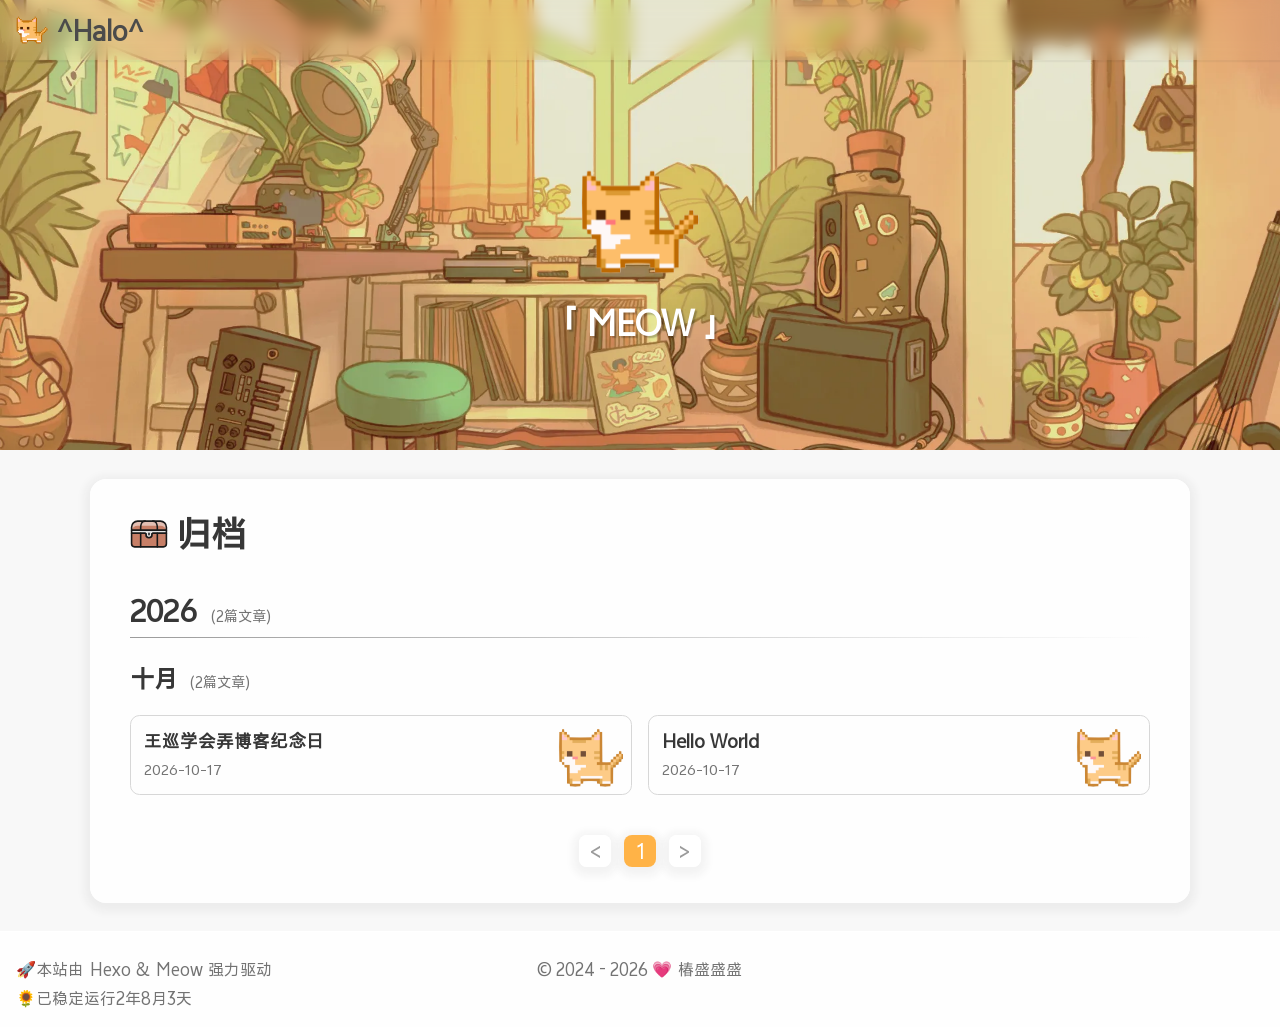
==== archives/index.html @ 644426e6 "Site updated: 2026-10-17 21:25:25" ====
<!DOCTYPE html><html lang="zh_CN"><head><meta charset="utf-8"/><meta name="viewport" content="width=device-width, initial-scale=1.0"/><meta name="author" content="椿盛盛盛"/><meta name="copyright" content="椿盛盛盛"/><meta name="theme-color" content="#FFB347"/><meta name="format-detection" content="telephone=no"/><meta name="keywords" content="Hexo Theme MEOW"/><meta name="mobile-web-app-capable" content="yes"/><meta name="apple-mobile-web-app-capable" content="yes"/><meta name="apple-touch-fullscreen" content="yes"/><meta name="application-name" content="归档 | ^Halo^"/><meta name="apple-mobile-web-app-title" content="归档 | ^Halo^"/><meta name="apple-mobile-web-app-status-bar-style" content="#FFB347"/><link rel="canonical" href="http://example.com/archives/"/><meta name="description" content="Hexo Theme MEOW">
<meta property="og:type" content="website">
<meta property="og:title" content="归档 | ^Halo^">
<meta property="og:url" content="http://example.com/archives/index.html">
<meta property="og:site_name" content="^Halo^">
<meta property="og:description" content="Hexo Theme MEOW">
<meta property="og:locale" content="zh_CN">
<meta property="og:image" content="http://example.com/archives/assets/images/Hexo-Theme-MEOW.png">
<meta property="article:author" content="椿盛盛盛">
<meta name="twitter:card" content="summary_large_image">
<meta name="twitter:image" content="http://example.com/archives/assets/images/Hexo-Theme-MEOW.png"><meta name="robots" content="index,follow"/><meta name="googlebot" content="index,follow"/><meta name="revisit-after" content="1 days"/><title>归档 | ^Halo^</title><link rel="shortcut icon" href="/assets/images/Hexo-Theme-MEOW.ico"><link rel="preconnect" href="/assets"/><link rel="preconnect" href="assets"/>
<link rel="stylesheet" href="/css/style.css">

<link rel="stylesheet" href="/css/third-party/dist/APlayer.min.css">
<link rel="prefetch" href="/"/><link rel="prefetch" href="/archives"/><link rel="prefetch" href="/tags"/><meta name="generator" content="Hexo 8.1.2"></head><body bg-style="none"><header><div id="navbar"><div id="nav-info"><a id="site-icon" href="/" title="主页"><img src="/assets/images/Hexo-Theme-MEOW.png" alt="Logo"/></a><a id="site-name" href="/" title="主页"><div>^Halo^</div><img src="/assets/images/svg/uc/uc-home.svg" class="icon noview" alt="Icon"></a></div><div id="nav-menu"></div><div id="nav-function"><div id="menu-btn"><a href="javascript:void(0);" title="打开菜单"><img src="/assets/images/svg/uc/uc-menu.svg" class="icon noview" alt="Icon"></a></div></div></div></header><div id="menu-aside"><div id="menu-aside-container"><div id="menu-aside-info"><a href="/" title="主页"><img src="/assets/images/Hexo-Theme-MEOW.png" alt="Logo"/></a><a href="/" title="主页">^Halo^</a></div><hr/></div></div><main><div class="banner"><div class="banner-info"><div class="banner-avatar"><img src="/assets/images/Hexo-Theme-MEOW.png" alt="Avatar"/></div><div class="banner-title">「 MEOW 」</div></div></div><div class="page-container"><div class="page-content"><div class="page-title"><div class="page-title-content"><img src="/assets/images/svg/uc/uc-archive.svg" class="icon noview" alt="Icon"><h1>归档</h1></div></div><div class="page-main"><div class="archive-container"><div class="archive-year"><div class="archive-year-title"><a href="/archives/2026">2026</a><span>(2篇文章)</span></div><div class="archive-month"><div class="archive-month-title"><a href="/archives/2026/10">十月</a><span>(2篇文章)</span></div><div class="archive-posts-list"><div class="archive-post" archive-style="normal"><div class="archive-post-cover"></div><a href="/2026/10/17/%E6%88%91%E7%9A%84%E7%AC%AC%E4%B8%80%E7%AF%87%E5%8D%9A%E5%AE%A2/"><div class="archive-post-title"><span>王巡学会弄博客纪念日</span></div><div class="archive-post-date">2026-10-17</div></a></div><div class="archive-post" archive-style="normal"><div class="archive-post-cover"></div><a href="/2026/10/17/hello-world/"><div class="archive-post-title"><span>Hello World</span></div><div class="archive-post-date">2026-10-17</div></a></div></div></div></div></div><div class="page-paginator"><div class="paginator"><span class="extend prev" rel="prev"><</span><span class="page-number current">1</span><span class="extend next" rel="next">></span></div></div><div class="page-body markdown"></div></div></div></div><div id="toolbar" hide=""><div id="toolbar-setting-container" hide=""><div class="toolbar-item"><button id="tool-color-mode" title="深色模式" type="button"><img src="/assets/images/svg/ta/ta-moon.svg" class="icon noview" alt="Icon"></button></div><div class="toolbar-item"><button class="copy-text" id="tool-share" title="分享" type="button" data-text="http://example.com/archives/index.html"><img src="/assets/images/svg/ta/ta-share.svg" class="icon noview" alt="Icon"></button></div></div><div class="toolbar-container"><div class="toolbar-item"><button id="tool-setting" title="设置" type="button"><img src="/assets/images/svg/ta/ta-setting.svg" class="icon noview" alt="Icon"></button></div><div class="toolbar-item"><button id="tool-gototop" title="返回顶部" type="button"><img src="/assets/images/svg/ta/ta-up.svg" class="icon noview" alt="Icon"></button></div></div></div><div id="music-player"></div></main><footer><div class="footer"><div id="footer-copyright">© 2024 - 2026 <span>💗</span> <a href="/null">椿盛盛盛</a></div><div id="footer-info"><div id="footer-framework">🚀本站由 <a href="https://hexo.io" target="_blank">Hexo</a> & <a href="https://github.com/chanwj/hexo-theme-meow" title="3.3.2" target="_blank">Meow</a> 强力驱动</div><div id="footer-runtime"><span id="runtime" data-startdate="2024-04-02T22:16:20.000Z">🌻已稳定运行.年.月.天</span></div></div></div></footer><div class="scripts"><script>const GLOBALCONFIG = {
  root: '/',
  toolbar: true,
  lazyload_src: '/assets/images/Meow-Loading.webp',
  friends: false,
  album: '',
  codeblock: false,
  code_copy_text: false,
  share_text: '🐱Share From Meow',
  onblur_title: 'Please Come Back～✧(´▽`ʃ♡ƪ)',
  mouse_click: false,
  notify:{
    enable: false,
    info: '复制成功～转载请标注本文地址',
    f12_info: '开发者模式已打开，请遵循本站版权协议'
  },
  search: {
    enable: false,
    path: '',
    local: {
      top_n_per_article: 1,
      preload: false
    }
  },
  encrypt: false,
  category: false,
};
</script><script>if (!localStorage.getItem('color-mode')) {
  localStorage.setItem('color-mode', 'light' || 'light');
}
document.body.setAttribute('data-mode', localStorage.getItem('color-mode'));
</script>
<script src="/js/theme/tools/utils.js"></script>

<script src="/js/plugins/dist/lazyload.min.js"></script>

<script src="/js/plugins/view-image.min.js"></script>

<script src="/js/plugins/dist/APlayer.min.js"></script>
<script>const initAplayer = (data) => {
  if (!data.length) return;

  const ap = new APlayer({
    container: document.getElementById('music-player'),
    fixed: true,
    autoplay: false,
    theme: '#FFB347',
    loop: 'all',
    order: 'list',
    volume: 0.7,
    lrcType: 3,
    audio: data
  });

  ap.on('play', () => {
    document.getElementById('music-player').setAttribute("play", "");
  });
  ap.on('pause', () => {
    document.getElementById('music-player').removeAttribute("play");
  });
};

const fetchData = () => {
  fetch('')
    .then(res => res.json())
    .then(result => initAplayer(result));
};

if ('') {
  document.addEventListener("DOMContentLoaded", fetchData);
} else {
  document.addEventListener("DOMContentLoaded", initAplayer());;
}</script>
<script src="/js/main.js" type="module"></script>
</div></body></html>
---- css/style.css ----
@import url("/assets/fonts/vivoSans-Regular/result.css");
@import url("/assets/fonts/SFMonoRegular/result.css");
body[data-mode='light'] {
  --theme-color: #ffb347;
  --theme-color-light-1: #ffd191;
  --theme-color-light-2: #ffc26c;
  --theme-color-light-3: #ffca7e;
  --theme-color-transparent-1: rgba(255,179,71,0.6);
  --theme-color-dark-1: #ffa626;
  --background-color: #fff;
  --background-color-transparent-1: rgba(255,255,255,0.85);
  --background-color-transparent-2: rgba(255,255,255,0.7);
  --background-color-transparent-3: rgba(255,255,255,0.4);
  --background-color-grey: #e8e8e8;
  --background-color-grey-light-1: #f1f1f1;
  --background-color-grey-light-2: #f5f5f5;
  --background-color-grey-transparent: rgba(232,232,232,0.25);
  --background-color-grey-transparent-2: rgba(232,232,232,0.15);
  --background-color-body: #f8f8f8;
  --background-color-page: rgba(255,255,255,0.85);
  --font-color: #373737;
  --font-color-invert: #fff;
  --font-color-navbar: #4b4b4b;
  --font-color-navbar-custom: #4b4b4b;
  --font-color-light-1: #737373;
  --font-color-light-2: #9b9b9b;
  --font-color-light-3: #cdcdcd;
  --link-hover-font-color: #fff;
  --banner-background: url("/assets/images/wallhaven-5yl597.webp");
  --banner-font-color: #fff;
  --nav-background-color: rgba(255,255,255,0.188);
  --card-border-color: #d7d7d7;
  --meow-box-shadow: 1px 1px 1px 1px rgba(42,42,42,0.051);
  --meow-card-shadow: 0px 3px 8px 6px rgba(42,42,42,0.051);
}
body[data-mode='dark'] {
  --theme-color: #88c0ed;
  --theme-color-light-1: #b8d9f4;
  --theme-color-light-2: #a0cdf1;
  --theme-color-light-3: #acd3f2;
  --theme-color-transparent-1: rgba(136,192,237,0.6);
  --theme-color-dark-1: #68afe8;
  --background-color: #2d2d2d;
  --background-color-transparent-1: rgba(45,45,45,0.88);
  --background-color-transparent-2: rgba(45,45,45,0.7);
  --background-color-transparent-3: rgba(45,45,45,0.4);
  --background-color-grey: #454545;
  --background-color-grey-light-1: #3e3e3e;
  --background-color-grey-light-2: #373737;
  --background-color-grey-transparent: rgba(69,69,69,0.25);
  --background-color-grey-transparent-2: rgba(69,69,69,0.35);
  --background-color-body: #202124;
  --background-color-page: rgba(45,45,45,0.7);
  --font-color: #bebec6;
  --font-color-invert: #fcfcfc;
  --font-color-navbar: #bebec6;
  --font-color-navbar-custom: #bebec6;
  --font-color-light-1: #9595a2;
  --font-color-light-2: #808090;
  --font-color-light-3: #5b5b67;
  --link-hover-font-color: #2d2d2d;
  --banner-background: url("/assets/images/wallhaven-e7zogk.webp");
  --banner-font-color: #e0e0e0;
  --nav-background-color: transparent;
  --card-border-color: #3b3b3b;
  --meow-box-shadow: 1px 1px 1px 1px rgba(187,187,187,0.012);
  --meow-card-shadow: none;
}
:root {
  --meow-text-shadow-title: 2px 2px 1.5px rgba(0,0,0,0.25);
  --meow-text-shadow: 2px 2px 1px rgba(0,0,0,0.125);
  --meow-text-shadow-light: 1.2px 1.2px 1px rgba(0,0,0,0.125);
  --meow-main-width: 1400px;
  --meow-page-width: 1100px;
  --meow-navbar-height: 60px;
  --meow-font-default: 'vivo Sans', 'PingFang SC', 'Microsoft YaHei', Sans-serif, Serif;
  --meow-font-title: 'vivo Sans', 'PingFang SC', 'Microsoft YaHei', Sans-serif, Serif;
  --meow-font-code: 'SF Mono', 'vivo Sans', 'PingFang SC', 'Microsoft YaHei', Courier, Consolas, Sans-serif;
}
@-moz-keyframes fade {
  0%, 100% {
    opacity: 1;
  }
  50% {
    opacity: 0.3;
  }
}
@-webkit-keyframes fade {
  0%, 100% {
    opacity: 1;
  }
  50% {
    opacity: 0.3;
  }
}
@-o-keyframes fade {
  0%, 100% {
    opacity: 1;
  }
  50% {
    opacity: 0.3;
  }
}
@keyframes fade {
  0%, 100% {
    opacity: 1;
  }
  50% {
    opacity: 0.3;
  }
}
@-moz-keyframes bounce {
  0%, 50%, 100% {
    transform: translateY(0);
    -webkit-transform: translateY(0);
  }
  25% {
    transform: translateY(-3px);
    -webkit-transform: translateY(-3px);
  }
  75% {
    transform: translateY(3px);
    -webkit-transform: translateY(3px);
  }
}
@-webkit-keyframes bounce {
  0%, 50%, 100% {
    transform: translateY(0);
    -webkit-transform: translateY(0);
  }
  25% {
    transform: translateY(-3px);
    -webkit-transform: translateY(-3px);
  }
  75% {
    transform: translateY(3px);
    -webkit-transform: translateY(3px);
  }
}
@-o-keyframes bounce {
  0%, 50%, 100% {
    transform: translateY(0);
    -webkit-transform: translateY(0);
  }
  25% {
    transform: translateY(-3px);
    -webkit-transform: translateY(-3px);
  }
  75% {
    transform: translateY(3px);
    -webkit-transform: translateY(3px);
  }
}
@keyframes bounce {
  0%, 50%, 100% {
    transform: translateY(0);
    -webkit-transform: translateY(0);
  }
  25% {
    transform: translateY(-3px);
    -webkit-transform: translateY(-3px);
  }
  75% {
    transform: translateY(3px);
    -webkit-transform: translateY(3px);
  }
}
@-moz-keyframes beat {
  0%, 100% {
    transform: scale(1);
    -webkit-transform: scale(1);
  }
  50% {
    transform: scale(1.05);
    -webkit-transform: scale(1.05);
  }
}
@-webkit-keyframes beat {
  0%, 100% {
    transform: scale(1);
    -webkit-transform: scale(1);
  }
  50% {
    transform: scale(1.05);
    -webkit-transform: scale(1.05);
  }
}
@-o-keyframes beat {
  0%, 100% {
    transform: scale(1);
    -webkit-transform: scale(1);
  }
  50% {
    transform: scale(1.05);
    -webkit-transform: scale(1.05);
  }
}
@keyframes beat {
  0%, 100% {
    transform: scale(1);
    -webkit-transform: scale(1);
  }
  50% {
    transform: scale(1.05);
    -webkit-transform: scale(1.05);
  }
}
@-moz-keyframes spin {
  0% {
    transform: rotate(0);
    -webkit-transform: rotate(0);
  }
  100% {
    transform: rotate(360deg);
    -webkit-transform: rotate(360deg);
  }
}
@-webkit-keyframes spin {
  0% {
    transform: rotate(0);
    -webkit-transform: rotate(0);
  }
  100% {
    transform: rotate(360deg);
    -webkit-transform: rotate(360deg);
  }
}
@-o-keyframes spin {
  0% {
    transform: rotate(0);
    -webkit-transform: rotate(0);
  }
  100% {
    transform: rotate(360deg);
    -webkit-transform: rotate(360deg);
  }
}
@keyframes spin {
  0% {
    transform: rotate(0);
    -webkit-transform: rotate(0);
  }
  100% {
    transform: rotate(360deg);
    -webkit-transform: rotate(360deg);
  }
}
@-moz-keyframes run-bounce {
  0% {
    transform: translateX(0);
    -webkit-transform: translateX(0);
  }
  25% {
    transform: translateX(-40px) translateY(-35px);
    -webkit-transform: translateX(-40px) translateY(-35px);
  }
  50% {
    transform: translateX(-100px) translateY(-60px);
    -webkit-transform: translateX(-100px) translateY(-60px);
  }
  75% {
    transform: translateX(-160px) translateY(-35px);
    -webkit-transform: translateX(-160px) translateY(-35px);
  }
  100% {
    transform: translateX(-200px);
    -webkit-transform: translateX(-200px);
  }
}
@-webkit-keyframes run-bounce {
  0% {
    transform: translateX(0);
    -webkit-transform: translateX(0);
  }
  25% {
    transform: translateX(-40px) translateY(-35px);
    -webkit-transform: translateX(-40px) translateY(-35px);
  }
  50% {
    transform: translateX(-100px) translateY(-60px);
    -webkit-transform: translateX(-100px) translateY(-60px);
  }
  75% {
    transform: translateX(-160px) translateY(-35px);
    -webkit-transform: translateX(-160px) translateY(-35px);
  }
  100% {
    transform: translateX(-200px);
    -webkit-transform: translateX(-200px);
  }
}
@-o-keyframes run-bounce {
  0% {
    transform: translateX(0);
    -webkit-transform: translateX(0);
  }
  25% {
    transform: translateX(-40px) translateY(-35px);
    -webkit-transform: translateX(-40px) translateY(-35px);
  }
  50% {
    transform: translateX(-100px) translateY(-60px);
    -webkit-transform: translateX(-100px) translateY(-60px);
  }
  75% {
    transform: translateX(-160px) translateY(-35px);
    -webkit-transform: translateX(-160px) translateY(-35px);
  }
  100% {
    transform: translateX(-200px);
    -webkit-transform: translateX(-200px);
  }
}
@keyframes run-bounce {
  0% {
    transform: translateX(0);
    -webkit-transform: translateX(0);
  }
  25% {
    transform: translateX(-40px) translateY(-35px);
    -webkit-transform: translateX(-40px) translateY(-35px);
  }
  50% {
    transform: translateX(-100px) translateY(-60px);
    -webkit-transform: translateX(-100px) translateY(-60px);
  }
  75% {
    transform: translateX(-160px) translateY(-35px);
    -webkit-transform: translateX(-160px) translateY(-35px);
  }
  100% {
    transform: translateX(-200px);
    -webkit-transform: translateX(-200px);
  }
}
@-moz-keyframes expand-width {
  0% {
    width: 10%;
  }
  100% {
    width: 100%;
    left: 0;
  }
}
@-webkit-keyframes expand-width {
  0% {
    width: 10%;
  }
  100% {
    width: 100%;
    left: 0;
  }
}
@-o-keyframes expand-width {
  0% {
    width: 10%;
  }
  100% {
    width: 100%;
    left: 0;
  }
}
@keyframes expand-width {
  0% {
    width: 10%;
  }
  100% {
    width: 100%;
    left: 0;
  }
}
@-moz-keyframes expand-width-to-right {
  0% {
    width: 0;
  }
  50% {
    width: 50%;
  }
  100% {
    width: 100%;
  }
}
@-webkit-keyframes expand-width-to-right {
  0% {
    width: 0;
  }
  50% {
    width: 50%;
  }
  100% {
    width: 100%;
  }
}
@-o-keyframes expand-width-to-right {
  0% {
    width: 0;
  }
  50% {
    width: 50%;
  }
  100% {
    width: 100%;
  }
}
@keyframes expand-width-to-right {
  0% {
    width: 0;
  }
  50% {
    width: 50%;
  }
  100% {
    width: 100%;
  }
}
@-moz-keyframes move-to-right {
  0% {
    transform: translateX(0);
    -webkit-transform: translateX(0);
  }
  100% {
    transform: translateX(2px);
    -webkit-transform: translateX(2px);
  }
}
@-webkit-keyframes move-to-right {
  0% {
    transform: translateX(0);
    -webkit-transform: translateX(0);
  }
  100% {
    transform: translateX(2px);
    -webkit-transform: translateX(2px);
  }
}
@-o-keyframes move-to-right {
  0% {
    transform: translateX(0);
    -webkit-transform: translateX(0);
  }
  100% {
    transform: translateX(2px);
    -webkit-transform: translateX(2px);
  }
}
@keyframes move-to-right {
  0% {
    transform: translateX(0);
    -webkit-transform: translateX(0);
  }
  100% {
    transform: translateX(2px);
    -webkit-transform: translateX(2px);
  }
}
@-moz-keyframes show-up {
  0% {
    transform: translateY(0.9rem);
    -webkit-transform: translateY(0.9rem);
    opacity: 0;
  }
  100% {
    transform: translateY(0);
    -webkit-transform: translateY(0);
    opacity: 1;
  }
}
@-webkit-keyframes show-up {
  0% {
    transform: translateY(0.9rem);
    -webkit-transform: translateY(0.9rem);
    opacity: 0;
  }
  100% {
    transform: translateY(0);
    -webkit-transform: translateY(0);
    opacity: 1;
  }
}
@-o-keyframes show-up {
  0% {
    transform: translateY(0.9rem);
    -webkit-transform: translateY(0.9rem);
    opacity: 0;
  }
  100% {
    transform: translateY(0);
    -webkit-transform: translateY(0);
    opacity: 1;
  }
}
@keyframes show-up {
  0% {
    transform: translateY(0.9rem);
    -webkit-transform: translateY(0.9rem);
    opacity: 0;
  }
  100% {
    transform: translateY(0);
    -webkit-transform: translateY(0);
    opacity: 1;
  }
}
@-moz-keyframes show-scale {
  0% {
    transform: scale(0);
    -webkit-transform: scale(0);
    opacity: 0;
  }
  100% {
    transform: scale(1);
    -webkit-transform: scale(1);
    opacity: 1;
  }
}
@-webkit-keyframes show-scale {
  0% {
    transform: scale(0);
    -webkit-transform: scale(0);
    opacity: 0;
  }
  100% {
    transform: scale(1);
    -webkit-transform: scale(1);
    opacity: 1;
  }
}
@-o-keyframes show-scale {
  0% {
    transform: scale(0);
    -webkit-transform: scale(0);
    opacity: 0;
  }
  100% {
    transform: scale(1);
    -webkit-transform: scale(1);
    opacity: 1;
  }
}
@keyframes show-scale {
  0% {
    transform: scale(0);
    -webkit-transform: scale(0);
    opacity: 0;
  }
  100% {
    transform: scale(1);
    -webkit-transform: scale(1);
    opacity: 1;
  }
}
@-moz-keyframes show-ease {
  0% {
    opacity: 0;
  }
  100% {
    opacity: 1;
  }
}
@-webkit-keyframes show-ease {
  0% {
    opacity: 0;
  }
  100% {
    opacity: 1;
  }
}
@-o-keyframes show-ease {
  0% {
    opacity: 0;
  }
  100% {
    opacity: 1;
  }
}
@keyframes show-ease {
  0% {
    opacity: 0;
  }
  100% {
    opacity: 1;
  }
}
@-moz-keyframes color-change {
  0% {
    color: var(--font-color);
  }
  50% {
    color: var(--theme-color);
  }
  100% {
    color: var(--font-color);
  }
}
@-webkit-keyframes color-change {
  0% {
    color: var(--font-color);
  }
  50% {
    color: var(--theme-color);
  }
  100% {
    color: var(--font-color);
  }
}
@-o-keyframes color-change {
  0% {
    color: var(--font-color);
  }
  50% {
    color: var(--theme-color);
  }
  100% {
    color: var(--font-color);
  }
}
@keyframes color-change {
  0% {
    color: var(--font-color);
  }
  50% {
    color: var(--theme-color);
  }
  100% {
    color: var(--font-color);
  }
}
* {
  box-sizing: border-box;
  scroll-behavior: smooth;
  user-select: auto;
}
* ::-webkit-scrollbar {
  width: 0.65rem;
  height: 0.65rem;
}
* ::-webkit-scrollbar-thumb {
  background-color: var(--background-color-grey);
  border-radius: 10px;
}
* ::-webkit-scrollbar-thumb:hover {
  background-color: var(--theme-color-light-1);
}
* ::-webkit-scrollbar-thumb:active {
  background-color: var(--theme-color-light-1);
}
* ::-webkit-scrollbar-track {
  background-color: var(--background-color-grey-transparent);
}
@-moz-document url-prefix() {
  scrollbar-color: var(--background-color-grey) var(--background-color-grey-transparent);
  scrollbar-width: thin;
}
* ::selection {
  background: var(--theme-color);
  color: var(--font-color-invert);
}
body {
  width: 100%;
  height: max-content;
  min-height: 100vh;
  margin: 0;
  background-color: var(--background-color-body);
  color: var(--font-color);
  font-size: 16px;
  font-family: var(--meow-font-default);
  line-height: 1.5rem;
}
@media (max-width: 900px) {
  body {
    font-size: 14px;
  }
}
body[bg-style='fixed']:before {
  content: ' ';
  position: fixed;
  top: 0;
  left: 0;
  width: 100vw;
  height: 100vh;
  z-index: -1;
  background-image: var(--banner-background);
  background-size: cover;
  background-position: center top;
  background-repeat: no-repeat;
  animation: show-ease 0.3s ease-in;
  transition: background-image 0.3s ease-in, filter 0.3s ease-in;
}
body[bg-style='fixed'][blur]:before {
  filter: blur(0.5rem);
}
main {
  width: 100%;
  height: max-content;
}
a {
  text-decoration: none;
  color: var(--theme-color);
}
ul,
ol {
  padding-left: 2rem;
  margin: 1.5rem 0;
}
ul ul,
ol ul,
ul ol,
ol ol {
  margin: 0;
}
ul:has(input[type='checkbox']) {
  padding-left: 0;
}
ul:has(input[type='checkbox']) li {
  display: flex;
  align-items: center;
  gap: 0.5rem;
}
ul li input[type='checkbox']:disabled {
  appearance: none;
  width: 1.6em;
  height: 1.5em;
  border-radius: 0.3rem;
  margin: 0;
  background-color: var(--background-color-grey-light-1);
}
ul li input[type='checkbox']:disabled:checked {
  background-color: var(--theme-color);
}
ul li input[type='checkbox']:disabled:checked:after {
  content: '✓';
  display: inline-block;
  width: 100%;
  height: 100%;
  color: var(--font-color-invert);
  font-weight: bold;
  text-align: center;
}
blockquote {
  margin: 2rem 0;
  padding: 0.2rem 0.9rem;
  border-left: 0.5rem solid var(--font-color-light-3);
  background-color: var(--background-color-grey-transparent);
  border-radius: 0.25rem;
  box-shadow: var(--meow-box-shadow);
  line-height: 1.5;
}
h1 {
  font-size: 2em;
}
h2 {
  font-size: 1.5em;
}
h3 {
  font-size: 1.35em;
}
h4 {
  font-size: 1.2em;
}
h5 {
  font-size: 1.1em;
}
h6 {
  font-size: 1em;
}
h1,
h2,
h3,
h4,
h5,
h6 {
  margin: 2.45em 0 1.35em;
}
hr {
  margin: 3rem 0;
  border: 2px dashed var(--background-color-grey);
  position: relative;
  overflow: visible;
}
hr:before {
  content: '🐈';
  position: absolute;
  top: -0.5rem;
  left: 5%;
  font-size: 1rem;
  line-height: 1rem;
  color: var(--background-color-grey);
  z-index: 10;
  opacity: 0.7;
  transition: all 1s ease-in-out;
}
hr:hover:before {
  left: 90%;
}
p {
  text-align: justify;
  vertical-align: baseline;
}
mark {
  background-color: var(--theme-color);
  color: var(--font-color-invert);
  padding: 0 0.3rem;
  border-radius: 0.3rem;
}
ins {
  text-decoration-color: var(--font-color-light-3);
  text-underline-offset: 4.5px;
}
s {
  color: var(--font-color-light-2);
}
abbr {
  text-decoration-color: var(--font-color-light-2);
  text-underline-offset: 4.5px;
}
kbd {
  padding: 0.1em 0.4rem;
  margin: 0 0.12rem;
  border: 1px solid var(--background-color-grey);
  border-radius: 0.4rem;
  background-color: var(--background-color-grey-light-1);
  font-family: var(--meow-font-default);
  font-size: 0.9em;
}
.table-container {
  width: 100%;
  overflow-x: auto;
  margin: 2rem 0;
}
table {
  border-radius: 0.8rem;
  border-collapse: collapse;
  width: 100%;
  overflow: hidden;
  box-shadow: var(--meow-box-shadow);
}
table ul,
table ol {
  line-height: normal;
  margin: 0;
}
th,
td {
  padding: 0.5rem 0.8rem;
  border: 1px solid var(--background-color-grey);
}
thead {
  background-color: var(--background-color-grey-light-2);
  white-space: nowrap;
}
button {
  background: transparent;
  border: 0;
  padding: 0;
  cursor: pointer;
  font-family: var(--meow-font-default);
  color: var(--font-color);
  font-size: 1rem;
}
textarea,
input {
  font-family: var(--meow-font-default);
}
.markdown {
  line-height: 1.58;
}
.markdown a:not(.normal) {
  color: var(--theme-color);
  position: relative;
}
.markdown a:not(.normal):after {
  content: '';
  position: absolute;
  left: 0;
  bottom: -1.2px;
  display: block;
  height: 2px;
  width: 0;
  background-color: var(--theme-color-light-2);
  transition: width 0.5s ease;
}
.markdown a:not(.normal):hover:after {
  width: 100%;
}
.markdown ul {
  padding-left: 1em;
  line-height: 1.8em;
}
.markdown ol {
  padding-left: 1em;
  line-height: 1.8em;
}
.markdown ul li,
.markdown ol li {
  margin: 0.5em 0;
}
.markdown ul ul >li,
.markdown ol ul >li,
.markdown ul ol >li,
.markdown ol ol >li {
  margin: 0.5em 0;
}
.markdown h1:before,
.markdown h2:before,
.markdown h3:before,
.markdown h4:before,
.markdown h5:before,
.markdown h6:before {
  content: '#';
  margin-right: 0.5rem;
  color: var(--font-color-light-3);
  transition: color 0.2s ease-in-out;
}
.markdown h1:hover:before,
.markdown h2:hover:before,
.markdown h3:hover:before,
.markdown h4:hover:before,
.markdown h5:hover:before,
.markdown h6:hover:before {
  color: var(--theme-color);
}
.markdown img {
  display: block;
  margin: 1rem auto;
  max-width: 100%;
  object-fit: contain;
  border-radius: 0.8rem;
}
.markdown img:not([no-view]):not(.noview):hover {
  box-shadow: var(--meow-card-shadow);
}
.markdown .img-caption img {
  margin: 0 auto;
}
.markdown .iframe-container {
  position: relative;
  height: 36rem;
}
.markdown .iframe-container iframe {
  position: absolute;
  width: 100%;
  height: 100%;
}
.icon {
  height: 1rem;
  object-fit: contain;
}
.box-icon {
  height: 1.45rem;
}
.img-caption {
  margin: 1rem auto;
  width: 100%;
  display: flex;
  flex-direction: column;
  gap: 0.1rem;
}
.img-caption figcaption {
  text-align: center;
  color: var(--font-color-light-1);
  font-size: 0.9em;
}
img[data-lazy-src] {
  transition: all 0.3s ease-in;
}
img[data-lazy-src]:not(.loaded) {
  filter: blur(0.8rem) brightness(1) !important;
}
img:not(.icon):not([no-view]):not(.noview) {
  cursor: pointer;
}
.view-image-close__full {
  background: var(--background-color-grey-transparent) !important;
}
body[data-mode="dark"] img:not(.icon) {
  filter: brightness(90%);
}
.view-image img {
  filter: brightness(100%) !important;
}
.postcover {
  border-radius: 0.8rem;
  width: 100%;
  max-height: 28rem;
  object-fit: cover !important;
  margin: 2rem 0 !important;
}
.page-container {
  width: 100%;
  height: max-content;
  padding: 1.8rem 0;
}
.page-content {
  width: 95%;
  max-width: var(--meow-page-width);
  height: max-content;
  min-height: 40vh;
  margin: 0 auto;
  padding: 2.2rem 2.5rem;
  background-color: var(--background-color-page);
  backdrop-filter: blur(3px);
  border-radius: 1rem;
  box-shadow: var(--meow-card-shadow);
  animation: show-up 0.6s ease-out;
}
.page-title {
  line-height: 2.5rem;
  margin-bottom: 2.3rem;
  display: flex;
  align-items: center;
  justify-content: space-between;
}
.page-title-content {
  display: flex;
  align-items: center;
  gap: 0.5rem;
}
.page-title-content h1 {
  font-size: 2.2rem;
  font-weight: bold;
  margin: 0;
}
.page-title-content .icon {
  height: 2.4rem;
}
.pageview {
  font-size: 16px;
  color: var(--font-color-light-2);
  display: flex;
  flex-wrap: nowrap;
  align-items: center;
  gap: 0.15rem;
}
.pageview .icon {
  height: 1rem;
  opacity: 0.5;
}
.pageview span {
  white-space: nowrap;
}
body[data-mode="dark"] .pageview .icon {
  filter: invert(100%);
}
.page-paginator {
  margin-top: 2.5rem;
}
.page-desc {
  font-size: 1.2rem;
  margin-bottom: 2rem;
  color: var(--font-color-light-2);
  position: relative;
  padding-left: 2.5rem;
}
.page-desc:before {
  content: '“';
  font-size: 5rem;
  margin-right: 0.2rem;
  position: absolute;
  left: 0;
  top: 50%;
  opacity: 0.8;
}
@media (max-width: 900px) {
  .page-container {
    padding: 1.2rem 0;
  }
  .page-content {
    padding: 1.6rem 1rem;
  }
  .page-title {
    line-height: 1.8rem;
    margin-bottom: 1.65rem;
  }
  .page-title-content h1 {
    font-size: 1.5rem;
  }
  .page-title-content .icon {
    height: 1.8rem;
  }
  .pageview {
    font-size: 1em;
  }
  .pageview .icon {
    height: 1em;
  }
  .page-desc {
    font-size: 1.15em;
    padding-left: 1.8em;
    margin-bottom: 1.8em;
  }
  .page-desc:before {
    font-size: 3.5rem;
  }
}
#home-container {
  width: 100%;
  height: max-content;
  padding: 1.8rem 0;
}
#home-content {
  width: 95%;
  max-width: var(--meow-main-width);
  height: auto;
  margin: 0 auto;
  display: flex;
  flex-direction: row;
  gap: 1.3rem;
}
#home-main {
  flex: 3;
  max-width: 75%;
  height: max-content;
  display: flex;
  flex-direction: column;
  gap: 1.3rem;
}
.home-article {
  background-color: var(--background-color-transparent-1);
  backdrop-filter: blur(3px);
  border-radius: 1rem;
  box-shadow: var(--meow-card-shadow);
  overflow: hidden;
  transition: all 0.3s ease;
}
.home-article:hover {
  transform: scale(1.015);
}
.home-article-cover {
  position: relative;
  width: 100%;
  height: 9.5rem;
  border-radius: 1rem 1rem 0 0;
  overflow: hidden;
}
.home-article-cover img {
  width: 100%;
  height: 100%;
  object-fit: cover;
  position: absolute;
  top: 50%;
  transform: translateY(-50%);
}
.home-article-content {
  padding: 1.4rem 2.2rem;
}
.home-article-title {
  margin: 0.2rem 0 0.6rem;
  overflow: hidden;
  line-height: 2rem;
}
.home-article-title a {
  font-size: 1.5rem;
  font-weight: bold;
  color: var(--font-color);
  vertical-align: bottom;
}
.home-article-title a:hover {
  color: var(--theme-color);
}
.home-article-encrypt {
  display: inline-block;
  height: 2rem;
  width: 1.5rem;
  position: relative;
  margin-right: 0.3rem;
}
.home-article-encrypt .icon {
  position: absolute;
  height: 1.35rem;
  width: 100%;
  top: 50%;
}
.home-article-sticky {
  background-color: var(--theme-color);
  padding: 0 0.5rem;
  border-radius: 0.5rem;
  color: var(--link-hover-font-color);
  white-space: nowrap;
  display: inline-block;
  margin-right: 0.5rem;
}
.home-article-excerpt {
  text-align: justify;
  font-size: 1.05rem;
  margin: 0.9rem 0;
}
.home-article-info-container {
  display: flex;
  align-items: center;
  justify-content: space-between;
  font-size: 0.95rem;
  gap: 0.5rem;
}
.home-article-info {
  max-width: 70%;
  display: flex;
  align-items: center;
  flex-wrap: nowrap;
  gap: 0.8rem;
  overflow: hidden;
}
.home-article-info a,
.home-article-info span,
.home-article-info {
  color: var(--font-color-light-1);
}
.home-article-info a:hover {
  color: var(--theme-color);
}
.home-article-info a:hover:after {
  color: var(--font-color-light-1);
}
.home-article-info .icon {
  opacity: 0.55;
  height: 1.1rem;
}
.home-article-info >div {
  display: flex;
  align-items: center;
  gap: 0.3rem;
}
body[data-mode="dark"] .home-article-info .icon {
  filter: invert(100%);
}
.home-article-date span {
  white-space: nowrap;
}
.home-article-categories a {
  white-space: nowrap;
  text-overflow: ellipsis;
}
.home-article-categories a:not(:last-child):after {
  content: ', ';
}
.home-article-tags a {
  white-space: nowrap;
  text-overflow: ellipsis;
}
.home-article-tags a:not(:last-child):after {
  content: ' | ';
}
.read-more-btn {
  color: var(--font-color-light-1);
  white-space: nowrap;
}
.read-more-btn:hover {
  color: var(--theme-color);
}
@media (max-width: 900px) {
  #home-content {
    flex-direction: column;
    flex-direction: column-reverse;
  }
  #home-main {
    max-width: 100%;
    flex: 1;
  }
  .home-article-title {
    line-height: 1.5rem;
  }
  .home-article-title a {
    font-size: 1.2em;
  }
  .home-article-encrypt {
    height: 1.5rem;
    margin-right: 0.1rem;
  }
  .home-article-encrypt .icon {
    height: 1em;
  }
  .home-article-sticky {
    height: 1.5rem;
    margin-right: 0.2rem;
  }
  .home-article-excerpt {
    font-size: 1em;
    margin: 0.35rem 0;
  }
  .home-article-categories,
  .home-article-tags {
    visibility: hidden;
  }
  .home-article-info-container {
    font-size: 0.9em;
  }
  .home-article-cover {
    height: 9rem;
  }
  .home-article-content {
    padding: 0.5rem 1.8rem;
    margin: 0.5rem 0;
  }
}
.archive-year-title a,
.archive-month-title a {
  color: var(--font-color);
}
.archive-year-title a:hover,
.archive-month-title a:hover {
  color: var(--theme-color);
}
.archive-year {
  margin-bottom: 2.5rem;
}
.archive-year-title {
  padding: 0.5rem 0;
  margin-bottom: 1.8rem;
  border-bottom: 1px solid transparent;
  border-image: linear-gradient(to right, var(--font-color-light-2), rgba(0,0,0,0)) 1;
}
.archive-year-title a {
  font-size: 1.8rem;
  font-weight: bold;
  margin-right: 0.8rem;
}
.archive-year-title span {
  font-size: 0.9rem;
  color: var(--font-color-light-1);
}
.archive-month {
  margin-bottom: 2rem;
}
.archive-month-title {
  margin-bottom: 1.3rem;
}
.archive-month-title a {
  font-size: 1.5rem;
  font-weight: bold;
  margin-right: 0.7rem;
}
.archive-month-title span {
  font-size: 0.9rem;
  color: var(--font-color-light-1);
}
.archive-posts-list {
  display: flex;
  align-items: center;
  justify-content: space-between;
  flex-wrap: wrap;
  gap: 1.2rem 1rem;
  user-select: none;
}
.archive-post {
  width: calc(50% - 0.5rem);
  height: 5rem;
  border-radius: 0.6rem;
  border: 1px solid var(--card-border-color);
  position: relative;
  overflow: hidden;
}
.archive-post a {
  display: flex;
  flex-direction: column;
  justify-content: space-around;
  gap: 0.1rem;
  width: 100%;
  height: 100%;
  padding: 0.7rem 0.8rem;
  color: var(--font-color);
}
.archive-post:hover {
  box-shadow: var(--meow-box-shadow);
}
.archive-post:hover a {
  justify-content: normal;
}
.archive-post[archive-style="normal"]:after {
  content: "";
  background-image: url("/assets/images/Hexo-Theme-MEOW.png");
  background-size: cover;
  position: absolute;
  top: 0.5rem;
  right: 0.5rem;
  width: 13%;
  height: 85%;
  opacity: 0.8;
  transition: all 0.5s ease;
}
.archive-post[archive-style="normal"]:hover:after {
  transform: rotate(18deg);
  opacity: 1;
}
.archive-post[archive-style="cover"]:hover .archive-post-cover {
  transform: translateY(-25%);
}
.archive-post[archive-style="cover"]:hover .archive-post-cover:after {
  width: 0;
}
.archive-post[archive-style="cover"]:hover .archive-post-title,
.archive-post[archive-style="cover"]:hover .archive-post-date {
  opacity: 0;
}
.archive-post[archive-style="cover"] .archive-post-title {
  width: 100%;
}
.archive-post[archive-style="cover"] .archive-post-cover {
  position: absolute;
  width: 100%;
  top: 0;
  transform: translateY(-45%);
  left: 0;
  z-index: -1;
  transition: transform 0.5s ease;
}
.archive-post[archive-style="cover"] .archive-post-cover img {
  width: 100%;
  height: 100%;
  object-fit: cover;
}
.archive-post[archive-style="cover"] .archive-post-cover:after {
  content: "";
  position: absolute;
  top: 0;
  right: 0;
  width: 100%;
  height: 100%;
  background-color: var(--background-color-transparent-1);
  transition: width 0.6s ease;
}
.archive-post[archive-style="normal"]:hover .archive-post-cover {
  width: 100%;
}
.archive-post[archive-style="normal"]:hover .archive-post-title {
  color: var(--link-hover-font-color);
  white-space: normal;
  font-size: 1.2rem;
  text-shadow: var(--meow-text-shadow-light);
  max-height: 3rem;
}
.archive-post[archive-style="normal"]:hover .archive-post-title .icon {
  height: 1.25rem;
}
.archive-post[archive-style="normal"]:hover .archive-post-date {
  display: none;
}
.archive-post[archive-style="normal"] .archive-post-title {
  width: 85%;
}
.archive-post[archive-style="normal"] .archive-post-cover {
  position: absolute;
  width: 0;
  height: 100%;
  top: 0;
  left: 0;
  z-index: -1;
  background-color: var(--theme-color-light-3);
  transition: width 0.6s ease;
}
.archive-post-title {
  font-size: 1.1rem;
  font-weight: bold;
  white-space: nowrap;
  display: flex;
  align-items: center;
  gap: 0.2rem;
}
.archive-post-title span {
  text-overflow: ellipsis;
  overflow: hidden;
  transition: all 0.4s ease;
  height: 100%;
}
.archive-post-title .icon {
  height: 1.05rem;
  transition: all 0.3s ease;
}
.archive-post-date {
  color: var(--font-color-light-1);
  font-size: 0.87rem;
  white-space: nowrap;
  overflow: hidden;
  transition: all 0.4s ease;
}
@media (max-width: 900px) {
  .archive-year-title {
    margin-bottom: 1.2rem;
  }
  .archive-year-title a {
    font-size: 1.35rem;
  }
  .archive-year-title span {
    font-size: 0.85rem;
  }
  .archive-month-title {
    margin-bottom: 1rem;
  }
  .archive-month-title a {
    font-size: 1.2rem;
  }
  .archive-month-title span {
    font-size: 0.85rem;
  }
  .archive-post {
    width: 100%;
  }
  .archive-post a {
    padding: 0.9em 0.85em;
  }
  .archive-post[archive-style="normal"]:after {
    opacity: 0.35;
    height: 80%;
  }
  .archive-post[archive-style="normal"]:hover .archive-post-title {
    font-size: 1.1em;
  }
  .archive-post-title {
    font-size: 1.1em;
  }
  .archive-post-date {
    font-size: 0.95em;
  }
}
.category-container {
  user-select: none;
}
.category-content .category-item {
  display: flex;
  justify-content: space-between;
  align-items: center;
  padding: 1rem 3rem;
  border-radius: 0.8rem;
  transition: background 0.2s ease-in;
}
.category-content .category-item:hover {
  background: var(--background-color-grey-transparent);
}
.category-content .category-item:hover .category-name a {
  padding-left: 0.5rem;
}
.category-content .category-item:hover .category-name .icon {
  margin-left: 0.35rem;
}
.category-name {
  display: flex;
  align-items: center;
  gap: 0.1rem;
}
.category-name .icon {
  height: 1.5rem;
  stroke-width: 3;
  transition: all 0.3s ease;
}
.category-name .icon[fold='true'] {
  transform: rotate(-90deg);
}
.category-name a {
  color: var(--font-color);
  font-size: 1.25rem;
  font-weight: bold;
  transition: all 0.2s ease-in-out;
}
.category-name a:hover {
  color: var(--theme-color);
}
.category-count {
  display: flex;
  align-items: center;
  gap: 0.1rem;
  width: 3rem;
  color: var(--font-color-light-1);
  transition: color 0.2s ease-in-out;
}
.category-count .icon {
  height: 1.3rem;
  transition: all 0.2s ease-in-out;
}
.category-count:hover {
  color: var(--theme-color);
}
.category-count:hover .icon {
  stroke: var(--theme-color);
}
.category-child {
  margin-left: 2rem;
  height: 0;
  opacity: 0;
  overflow: hidden;
}
.category-child[show] {
  height: max-content;
  animation: show-ease 0.4s ease-in forwards;
}
.category-child .category-name a {
  font-size: 1.15rem;
}
.category-child .category-item {
  padding: 0.8rem 3rem 0.8rem 2rem;
}
.category-child .category-item:hover i:before {
  height: 1.25rem;
}
.category-child i {
  position: relative;
  width: 1.8rem;
  height: 100%;
}
.category-child i:before {
  content: '';
  position: absolute;
  background: var(--font-color-light-1);
  border-radius: 0.35rem;
  top: 50%;
  left: 50%;
  transform: translate(-50%, -50%);
  width: 0.35rem;
  height: 0.35rem;
  transition: all 0.2s ease-in-out;
  z-index: 10;
}
.category-child i:after {
  content: "";
  position: absolute;
  width: 0.175rem;
  height: 1.3rem;
  left: calc(50% + 0.0875rem);
  bottom: 0;
  transform: translate(-50%, -60%);
  border-left: 2px dashed var(--font-color-light-3);
}
@media (max-width: 900px) {
  .category-name a {
    font-size: 1.1em;
  }
  .category-child .category-name a {
    font-size: 1em;
  }
  .category-count {
    font-size: 0.9em;
  }
  .category-count .icon {
    height: 1.3em;
  }
  .category-content .category-item {
    padding: 0.5rem;
  }
  .category-child {
    margin-left: 0.5rem;
  }
  .category-child .category-item {
    padding: 0.5rem 0.5rem 0.5rem 1rem;
  }
  .category-child i:after {
    height: 1em;
    transform: translate(-50%, -80%);
  }
}
.tag-container {
  width: 90%;
  margin: 0 auto;
  user-select: none;
}
.tag-container[tag-style="cloud"] {
  display: flex;
  align-items: center;
  justify-content: center;
  flex-wrap: wrap;
  gap: 1rem;
}
.tag-container[tag-style="cloud"] a {
  white-space: nowrap;
  color: var(--font-color);
  position: relative;
  padding: 0 0.1rem;
}
.tag-container[tag-style="cloud"] a:after {
  content: '';
  position: absolute;
  left: 0;
  bottom: -3px;
  display: block;
  height: 2.5px;
  width: 0;
  background-color: #FFB347;
  transition: width 0.5s ease;
}
.tag-container[tag-style="cloud"] a:hover {
  font-weight: bold;
}
.tag-container[tag-style="cloud"] a:hover:after {
  width: 100%;
}
.tags-list {
  padding: 0;
  display: flex;
  align-items: center;
  justify-content: center;
  flex-wrap: wrap;
  gap: 1rem;
}
.tags-list li {
  list-style: none;
  padding: 0.35rem 1.2rem;
  border: 1px solid var(--card-border-color);
  border-radius: 0.75rem;
  display: flex;
  align-items: center;
  justify-content: space-between;
  flex-wrap: nowrap;
  gap: 1rem;
  transition: all 0.5s ease;
}
.tags-list li:hover {
  background-color: var(--theme-color);
  box-shadow: var(--meow-box-shadow);
}
.tags-list li:hover a {
  color: var(--link-hover-font-color);
}
.tags-list li:hover span {
  color: var(--link-hover-font-color);
}
.tags-list a {
  color: var(--font-color);
  font-size: 1.25rem;
  white-space: nowrap;
}
.tags-list a:before {
  content: '#';
  margin-right: 0.1rem;
}
.tags-list span {
  color: var(--font-color-light-2);
}
.tags-count {
  font-size: 0.9rem;
  vertical-align: super;
  margin-left: 0.1rem;
}
@media (max-width: 900px) {
  .tag-container {
    width: 100%;
    margin: 0;
  }
  .tags-list {
    gap: 0.6rem;
  }
  .tags-list li {
    padding: 0.3rem 1rem;
  }
  .tags-list a {
    font-size: 1.1em;
  }
  .tags-list span {
    font-size: 1.1em;
  }
}
.post-container {
  width: 100%;
  height: max-content;
  padding: 1.8rem 0;
}
.post-main {
  width: 95%;
  max-width: var(--meow-main-width);
  margin: 0 auto;
  display: flex;
  justify-content: center;
  gap: 1rem;
}
.post-content {
  width: 100%;
  max-width: var(--meow-page-width);
  height: max-content;
  padding: 2.2rem 2.5rem;
  background-color: var(--background-color-page);
  border-radius: 1rem;
  box-shadow: var(--meow-card-shadow);
  animation: show-up 0.6s ease-out;
  transition: background-color 0.2s ease-in;
}
.post-title {
  margin: 0 0 1.2rem 0;
  line-height: 2.5rem;
  font-size: 1.85rem;
  font-weight: bold;
  text-align: center;
  animation: show-up 1s ease;
}
.post-author {
  font-size: 1.15rem;
  text-align: center;
}
.post {
  margin: 2.8rem 0 5rem;
  font-size: 17px;
}
.post[indent="true"] >p,
.post[indent="true"] >.hbe-container>div>p {
  text-indent: 2em;
}
.post-tail-tags {
  margin: 1.5rem 0;
  display: flex;
  align-items: center;
  flex-wrap: wrap;
  gap: 0.2rem 0.5rem;
  user-select: none;
}
.post-tail-tags a {
  color: var(--font-color-light-2);
  border-radius: 0.65rem;
  position: relative;
  padding: 0.1rem 0.5rem;
  transition: color 0.25s ease;
  z-index: 1;
}
.post-tail-tags a:before {
  content: '#';
  margin-right: 0.1rem;
}
.post-tail-tags a:after {
  content: '';
  position: absolute;
  top: 0;
  left: 0;
  width: 0;
  height: 100%;
  border-radius: 0.5rem;
  background: var(--theme-color);
  z-index: -1;
  transition: all 0.25s ease-in;
}
.post-tail-tags a:hover {
  color: var(--link-hover-font-color);
}
.post-tail-tags a:hover:after {
  width: 100%;
}
.post-nav {
  width: 100%;
  margin: 1.5rem 0;
  display: flex;
  justify-content: space-between;
  gap: 0.5rem;
}
.post-nav >a {
  width: 50%;
  padding: 0.5rem 1.2rem;
  border: 1px dotted var(--font-color-light-3);
  border-radius: 0.8rem;
  display: flex;
  flex-direction: column;
  font-size: 0.8rem;
  color: var(--font-color-light-2);
  white-space: nowrap;
  overflow: hidden;
  position: relative;
}
.post-nav >a span {
  font-size: 1.25em;
  overflow: hidden;
  text-overflow: ellipsis;
  color: var(--font-color-light-1);
  transition: all 0.5s ease;
}
.post-nav >a:after {
  content: "";
  background-image: url("/assets/images/Hexo-Theme-MEOW.png");
  background-size: cover;
  position: absolute;
  top: 0;
  width: 13%;
  height: 100%;
  opacity: 0;
  transition: opacity 0.4s ease-in;
}
.post-nav >a:hover {
  box-shadow: var(--meow-box-shadow);
  color: var(--font-color-light-1);
}
.post-nav >a:hover:after {
  opacity: 0.7;
}
.post-nav >a:hover span {
  font-weight: bold;
  color: var(--theme-color);
}
.post-nav >a[nopost] {
  opacity: 0;
}
.post-nav-prev:after {
  right: 1.2rem;
}
.post-nav-next {
  text-align: right;
}
.post-nav-next:after {
  left: 1.2rem;
  transform: scaleX(-1);
}
.fiction-status {
  text-align: center;
  color: var(--font-color-light-3);
  font-weight: bold;
  font-size: 1.2rem;
  margin: 2rem 0;
}
@media (max-width: 900px) {
  .post-container {
    padding: 1.2rem 0;
  }
  .post-content {
    padding: 1.6rem 1rem;
  }
  .post-title {
    font-size: 1.6em;
    margin-bottom: 0.6rem;
  }
  .post-author {
    font-size: 1.1em;
  }
  .post {
    margin: 2em 0 3.5em;
    font-size: 15px;
  }
  .fiction-status {
    font-size: 1.1em;
    margin: 1.1em 0;
  }
  .post-tail-tags {
    margin: 1.2em 0;
  }
  .post-nav>a {
    font-size: 0.8em;
  }
  .post-nav>a:after {
    display: none;
  }
}
#home-banner {
  width: 100%;
  height: 100vh;
  user-select: none;
}
#home-banner[bg-style='none'] {
  background: var(--banner-background);
  background-size: cover;
  background-position: center top;
  background-repeat: no-repeat;
}
#home-banner-info {
  position: absolute;
  top: calc(100% / 2 - 3.5rem);
  width: 100%;
  padding: 0 2rem;
  text-align: center;
  line-height: 3rem;
  color: var(--banner-font-color);
  font-family: var(--meow-font-title);
}
#home-banner-title {
  font-size: 2.9rem;
  font-weight: bold;
  text-shadow: var(--meow-text-shadow-title);
  margin-bottom: 0.7rem;
}
#home-banner-subtitle {
  font-size: 1.55rem;
  text-shadow: var(--meow-text-shadow);
}
#home-banner-scrolldown {
  z-index: 70;
  position: absolute;
  bottom: 0.5rem;
  width: 100%;
  text-align: center;
  text-shadow: var(--meow-text-shadow);
}
#scroll-to-main {
  font-size: 1.85rem;
  font-weight: bold;
  color: #fff;
  cursor: pointer;
  padding: 0.5rem 1rem 0;
  opacity: 0.75;
  animation: bounce 1.2s ease infinite;
}
.banner {
  width: 100%;
  height: 50vh;
  background: var(--banner-background);
  background-size: cover;
  background-position: center;
  background-repeat: no-repeat;
  user-select: none;
  transition: background 0.35s ease-in;
  display: flex;
  justify-content: center;
  align-items: center;
}
.banner-info {
  display: flex;
  flex-direction: column;
  align-items: center;
  justify-content: center;
  gap: 0.7rem;
  padding-top: var(--meow-navbar-height);
}
.banner-avatar img {
  width: 7.5rem;
  border-radius: 0;
  object-fit: contain;
  box-sizing: content-box;
  border: none;
  animation: show-scale 0.6s ease-out;
  transition: transform 0.1s ease-in;
}
.banner-avatar img:hover {
  transform: rotate(20deg);
}
.banner-title {
  font-size: 2.1rem;
  font-weight: bold;
  text-align: center;
  line-height: 3rem;
  color: var(--banner-font-color);
  font-family: var(--meow-font-title);
  text-shadow: var(--meow-text-shadow-title);
  animation: show-up 0.6s ease-out;
}
@media (max-width: 900px) {
  #home-banner-title {
    font-size: 2rem;
  }
  #home-banner-subtitle {
    font-size: 1.2rem;
  }
  .banner {
    height: 35vh;
  }
  .banner-info {
    padding-top: calc(var(--meow-navbar-height) + 1rem);
    gap: 0;
  }
  .banner-avatar img {
    width: 6.5rem;
  }
  .banner-title {
    font-size: 1.8rem;
  }
}
:root {
  --highlight-background: #2d2d2d;
  --highlight-foreground: #ccc;
  --highlight-comment: #999;
  --highlight-built-in: #6cc;
  --highlight-keyword: #c9c;
  --highlight-attr: #f99157;
  --highlight-section: #69c;
  --highlight-bullet: #f2777a;
  --highlight-title: #fc6;
  --highlight-tag: #b4b7b4;
  --highlight-subst: #ccc;
  --highlight-strong: #fc6;
  --highlight-string: #9c9;
  --highlight-emphasis: #c9c;
  --highlight-meta: #a3685a;
  --highlight-marked: rgba(142,165,220,0.271);
}
body[data-mode='light'] {
  --highlight-background: #f8f8f8;
  --highlight-foreground: #586875;
  --highlight-comment: #85939e;
  --highlight-built-in: #52cbb0;
  --highlight-keyword: #a363d5;
  --highlight-attr: #e66b2b;
  --highlight-section: #33b5e1;
  --highlight-bullet: #ef5253;
  --highlight-title: #e4b51c;
  --highlight-tag: #667581;
  --highlight-subst: #586875;
  --highlight-strong: #e4b51c;
  --highlight-string: #7cc844;
  --highlight-emphasis: #a363d5;
  --highlight-meta: #d73c9a;
  --highlight-marked: rgba(239,215,135,0.322);
}
body[data-mode='dark'] {
  --highlight-background: #2d2d2d;
  --highlight-foreground: #ccc;
  --highlight-comment: #999;
  --highlight-built-in: #6cc;
  --highlight-keyword: #c9c;
  --highlight-attr: #f99157;
  --highlight-section: #69c;
  --highlight-bullet: #f2777a;
  --highlight-title: #fc6;
  --highlight-tag: #b4b7b4;
  --highlight-subst: #ccc;
  --highlight-strong: #fc6;
  --highlight-string: #9c9;
  --highlight-emphasis: #c9c;
  --highlight-meta: #a3685a;
  --highlight-marked: rgba(142,165,220,0.271);
}
code {
  padding: 0.1rem 0.6rem;
  margin: 0 0.12rem;
  border-radius: 0.3rem;
  background-color: var(--background-color-grey-light-1);
  font-family: var(--meow-font-default);
  font-size: 0.95em;
  color: var(--font-color-light-1);
}
.code-container {
  position: relative;
  background: var(--background-color-grey-light-2);
  border-radius: 0.8rem;
  box-shadow: var(--meow-box-shadow);
  padding-top: 2.5rem;
  margin: 2rem 0;
  font-family: var(--meow-font-code);
  font-size: 1.1rem;
}
.code-container figcaption {
  position: absolute;
  top: 0;
  left: 50%;
  transform: translateX(-50%);
  color: var(--font-color);
  font-weight: bold;
  line-height: 2.5rem;
}
.code-container figcaption a {
  margin-left: 0.7rem;
}
.code-container:before {
  position: absolute;
  content: attr(code-lang);
  line-height: 2.5rem;
  width: auto;
  top: 0;
  left: 0.75rem;
  margin-left: 4.8rem;
  font-weight: bold;
}
.code-container:after {
  content: ' ';
  position: absolute;
  border-radius: 50%;
  background: #fc625d;
  width: 0.75rem;
  height: 0.75rem;
  top: 0;
  left: 1.5rem;
  margin-top: 0.875rem;
  box-shadow: 20px 0px #fdbc40, 40px 0px #35cd4b;
  z-index: 20;
}
.code-container .folded {
  height: 0 !important;
  overflow: hidden;
}
.code-container .folded figure.highlight {
  height: 0 !important;
  width: 0 !important;
  overflow: hidden !important;
}
.code-container:hover .code-fold,
.code-container:hover .code-copy {
  opacity: 0.8;
}
.code-fold,
.code-copy {
  opacity: 0;
  cursor: pointer;
  display: flex;
  align-items: center;
  height: 2.5rem;
  position: absolute;
  top: 0;
  transition: opacity 0.3s ease;
  user-select: none;
}
.code-fold svg,
.code-copy svg {
  height: 1.3rem;
  animation: show-ease 1s ease-in-out;
}
.code-fold {
  right: 4.2rem;
}
.code-copy {
  right: 1.5rem;
}
figure.highlight {
  overflow: auto;
  max-height: 22em;
  padding: 1rem 0.4rem;
  color: var(--highlight-foreground);
  background: var(--highlight-background);
  margin: 0;
  border-radius: 0 0 0.8rem 0.8rem;
  border-top: 1px solid var(--background-color-grey);
}
figure.highlight:hover::-webkit-scrollbar-thumb {
  background: var(--background-color-grey-light-1);
}
figure.highlight::-webkit-scrollbar {
  width: 0.45rem;
  height: 0.45rem;
}
figure.highlight::-webkit-scrollbar-track {
  background: transparent;
  border: none;
}
figure.highlight::-webkit-scrollbar-thumb {
  border-radius: 3rem;
  background: transparent;
  transition: background 0.2s ease;
}
figure.highlight::-webkit-scrollbar-thumb:hover {
  background: var(--theme-color-light-1);
}
@-moz-document url-prefix() {
  scrollbar-color: var(--background-color-grey-light-1) transparent;
  scrollbar-width: thin;
}
figure.highlight table {
  margin: 0;
  border: none;
  box-shadow: none;
}
figure.highlight td {
  border: none;
  padding: 0;
}
figure.highlight .gutter {
  width: 2.1rem;
  user-select: none;
  padding: 0.1rem 0.6rem;
  border-right: 1px solid var(--background-color-grey);
  opacity: 0.3;
}
figure.highlight .gutter pre {
  text-align: center;
}
figure.highlight .code pre {
  width: 100%;
  padding: 0.1rem 0.8rem;
}
figure.highlight pre {
  border: none;
  margin: 0;
  font-family: var(--meow-font-code);
  font-size: 0.95em;
  line-height: 1.45;
}
figure.highlight pre .line {
  display: inline-block;
  width: 100%;
}
figure.highlight pre .comment {
  color: var(--highlight-comment);
}
figure.highlight pre .built_in,
figure.highlight pre .quote,
figure.highlight pre .doctag,
figure.highlight pre .keyword.atrule,
figure.highlight pre .regexp {
  color: var(--highlight-built-in);
}
figure.highlight pre .type,
figure.highlight pre .keyword,
figure.highlight pre .diff .meta,
figure.highlight pre .template-tag,
figure.highlight pre .selector-attr,
figure.highlight pre .selector-pseudo {
  color: var(--highlight-keyword);
}
figure.highlight pre .attr,
figure.highlight pre .literal,
figure.highlight pre .symbol,
figure.highlight pre .link,
figure.highlight pre .number,
figure.highlight pre .variable.constant_ {
  color: var(--highlight-attr);
}
figure.highlight pre .section,
figure.highlight pre .function .title,
figure.highlight pre .attribute,
figure.highlight pre .title.function_,
figure.highlight pre .ruby .property {
  color: var(--highlight-section);
}
figure.highlight pre .bullet,
figure.highlight pre .name,
figure.highlight pre .deletion,
figure.highlight pre .selector-tag,
figure.highlight pre .variable,
figure.highlight pre .template-variable {
  color: var(--highlight-bullet);
}
figure.highlight pre .title,
figure.highlight pre .class .title,
figure.highlight pre .title.class_ {
  color: var(--highlight-title);
}
figure.highlight pre .tag {
  color: var(--highlight-tag);
}
figure.highlight pre .operator,
figure.highlight pre .punctuation,
figure.highlight pre .subst {
  color: var(--highlight-subst);
}
figure.highlight pre .operator {
  opacity: 0.7;
}
figure.highlight pre .strong {
  font-weight: bold;
  color: var(--highlight-strong);
}
figure.highlight pre .addition,
figure.highlight pre .code,
figure.highlight pre .string,
figure.highlight pre .title.class_.inherited__,
figure.highlight pre .selector-class {
  color: var(--highlight-string);
}
figure.highlight pre .emphasis {
  color: var(--highlight-emphasis);
  font-style: italic;
}
figure.highlight pre .meta,
figure.highlight pre .meta .keyword,
figure.highlight pre .meta .string {
  color: var(--highlight-meta);
}
figure.highlight pre .meta .keyword,
figure.highlight pre .meta-keyword {
  font-weight: bold;
}
figure.highlight pre .marked {
  background-color: var(--highlight-marked);
}
@media (max-width: 900px) {
  .code-container {
    font-size: 1em;
  }
  .code-container figcaption {
    visibility: hidden;
  }
  code {
    padding: 0.08rem 0.45rem;
    margin: 0 0.05rem;
  }
}
.hbe-button {
  background: var(--theme-color) !important;
}
.hbe-button:hover {
  background: var(--theme-color-light-2) !important;
  box-shadow: 0 0 0 3px var(--theme-color-transparent-1) !important;
}
.hbe-input-label-default:before {
  background: var(--background-color-grey-light-2) !important;
}
.hbe-input-field-default {
  color: var(--font-color-light-2) !important;
}
footer {
  width: 100%;
  height: auto;
  min-height: 6rem;
  background-color: var(--background-color-transparent-1);
  backdrop-filter: blur(1px);
  border-top: 1px solid var(--background-color-transparent-1);
  user-select: none;
}
.footer {
  width: 100%;
  max-width: var(--meow-main-width);
  margin: 0 auto;
  padding: 1.5rem 1rem;
  color: var(--font-color-light-1);
  text-align: center;
  line-height: 1.8rem;
  position: relative;
}
.footer a {
  color: var(--font-color-light-1);
  position: relative;
  padding: 0 0.1rem;
}
.footer a:after {
  content: '';
  position: absolute;
  left: 0;
  bottom: -1px;
  display: block;
  height: 2px;
  width: 0;
  background-color: var(--theme-color-light-2);
  transition: width 0.5s ease;
}
.footer a:hover {
  color: var(--theme-color);
}
.footer a:hover:after {
  width: 100%;
}
#footer-info {
  position: absolute;
  left: 1rem;
  top: 1.5rem;
  text-align: left;
}
#footer-pageview {
  position: absolute;
  right: 1rem;
  top: 1.5rem;
  text-align: right;
  display: flex;
  flex-direction: column;
}
#footer-pageview div {
  display: flex !important;
  align-items: center;
  justify-content: flex-end;
  gap: 0.5rem;
  flex-wrap: nowrap;
}
#footer-pageview span:nth-child(2) {
  display: flex;
  align-items: center;
}
#footer-pageview span:nth-child(2) svg {
  height: 1rem;
}
@media (max-width: 900px) {
  .footer {
    display: flex;
    flex-direction: column;
    padding: 1rem 1rem;
  }
  #footer-info,
  #footer-pageview {
    position: static;
    text-align: center;
  }
  #footer-pageview div {
    justify-content: center;
  }
}
header {
  position: fixed;
  top: 0;
  left: 0;
  z-index: 90;
  width: 100%;
  height: var(--meow-navbar-height);
  background-color: transparent;
  backdrop-filter: blur(8px);
  box-shadow: var(--meow-box-shadow);
  transition: background 0.45s ease-in-out;
}
#navbar {
  width: 100%;
  max-width: var(--meow-main-width);
  height: 100%;
  margin: 0 auto;
  display: flex;
  justify-content: space-between;
  align-items: center;
  text-align: center;
  user-select: none;
}
#navbar a {
  text-decoration: none;
}
#nav-info {
  margin: 0 1rem;
  cursor: pointer;
  display: flex;
  align-items: center;
  gap: 0.1rem;
}
#site-icon {
  display: flex;
  align-items: center;
}
#site-icon img {
  height: 2rem;
}
#site-icon img:hover {
  animation: fade 1s ease infinite;
}
#site-name {
  padding: 0.25rem 0.4rem 0.1rem;
  border-radius: 10px;
  transition: all 0.6s ease;
  display: flex;
  justify-content: center;
  align-items: center;
}
#site-name h1,
#site-name div {
  margin: 0;
  font-size: 1.6rem;
  font-family: var(--meow-font-title);
  font-weight: bold;
  color: var(--font-color-navbar);
}
#site-name .icon {
  position: absolute;
  height: 1.4rem;
  opacity: 0;
}
#site-name:hover {
  background-color: var(--theme-color);
}
#site-name:hover h1,
#site-name:hover div {
  opacity: 0;
}
#site-name:hover .icon {
  opacity: 1;
}
#nav-menu {
  font-size: 1.3rem;
  display: flex;
  align-items: center;
  position: absolute;
  left: 50%;
  transform: translateX(-50%);
}
.menu-item {
  border-radius: 10px;
  position: relative;
  display: flex;
  flex-direction: column;
  align-items: center;
  justify-content: center;
  gap: 0.8rem;
  transition: all 0.5s ease;
}
.menu-item:after {
  position: absolute;
  top: 1.7rem;
  left: 0;
  width: 100%;
  height: 1rem;
  content: '';
}
.menu-item a {
  padding: 0.2rem 1rem;
  color: var(--font-color-navbar);
  display: flex;
  align-items: center;
  gap: 0.3rem;
}
.menu-item .icon {
  height: 1.25rem;
}
.menu-item:hover {
  background-color: var(--theme-color);
}
.menu-item:hover >a {
  color: var(--link-hover-font-color);
}
.menu-item:hover >a .icon {
  animation: fade 1s ease infinite;
}
.menu-item:hover .sub-menu-item {
  opacity: 1;
  max-height: 12rem;
}
.sub-menu-item {
  position: absolute;
  opacity: 0;
  max-height: 0;
  width: max-content;
  top: 2rem;
  margin: 0.3rem 0 0;
  border-radius: 12px;
  border: 1px solid var(--theme-color);
  box-shadow: var(--meow-box-shadow);
  background-color: var(--background-color);
  padding: 0.3rem 0.3rem;
  display: flex;
  flex-direction: column;
  justify-content: center;
  align-items: center;
  gap: 0.1rem;
  overflow: hidden;
  text-align: center;
  transition: all 0.3s ease;
}
.sub-menu-item li {
  list-style: none;
  border-radius: 8px;
  width: 100%;
}
.sub-menu-item li:hover {
  background-color: var(--theme-color);
}
.sub-menu-item li:hover a {
  color: var(--link-hover-font-color);
}
.sub-menu-item a {
  padding: 0.2rem 1.1rem;
  justify-content: center;
}
#nav-function {
  margin: 0 1rem;
  font-size: 1.3rem;
  display: flex;
  align-items: center;
  gap: 0.8rem;
}
#nav-function div {
  cursor: pointer;
}
#nav-function div a {
  display: flex;
  align-items: center;
  gap: 0.3rem;
  color: var(--font-color-navbar);
}
#nav-function .icon {
  height: 1.25rem;
}
#search-btn span {
  background-color: var(--background-color-grey-transparent);
  border-radius: 10px;
  padding: 0.2rem 1.3rem;
}
#search-btn:hover >a {
  color: var(--link-hover-font-color);
}
#search-btn:hover span {
  background-color: var(--theme-color-transparent-1);
}
#search-btn:hover .icon {
  animation: fade 1s ease infinite;
}
#menu-btn {
  display: none;
}
#menu-btn:hover img {
  transform: rotate(360deg);
  transition: transform 1s ease;
}
#menu-aside {
  user-select: none;
  visibility: hidden;
  position: fixed;
  top: 0;
  left: 0;
  width: 100%;
  height: 100%;
  z-index: 100;
  background: transparent;
  backdrop-filter: blur(0);
  transition: all 0.4s ease-in;
}
#menu-aside hr {
  margin: 1.5rem 0 0 0;
}
#menu-aside-container {
  position: absolute;
  width: 80%;
  max-width: 400px;
  height: 100%;
  top: 0;
  left: 0;
  background: var(--background-color-transparent-1);
  box-shadow: var(--meow-box-shadow);
  display: flex;
  flex-direction: column;
  gap: 1rem;
  padding: 2rem 1.5rem;
  overflow-y: auto;
  transform: translateX(-100%);
  transition: all 0.4s ease-in;
}
.menu-aside-item {
  font-size: 1.05rem;
}
.menu-aside-item a {
  color: var(--font-color-navbar);
  display: flex;
  align-items: center;
  gap: 0.3rem;
}
.menu-aside-item .icon {
  height: 1.1rem;
}
.menu-aside-sub-item {
  display: flex;
  flex-wrap: wrap;
  gap: 0.5rem 0.8rem;
  padding: 0;
  overflow: hidden;
  text-align: center;
  transition: all 0.3s ease;
}
.menu-aside-sub-item li {
  list-style: none;
  width: calc(50% - 0.4rem);
}
.menu-aside-sub-item li a {
  padding: 0.35rem 0.8rem;
  border-radius: 0.5rem;
  border: 1px solid var(--card-border-color);
  justify-content: center;
}
.menu-aside-sub-item li a:hover {
  background: var(--theme-color);
  color: var(--link-hover-font-color);
}
.menu-aside-sub-item li a span {
  white-space: nowrap;
  overflow: hidden;
  text-overflow: ellipsis;
}
#menu-aside-info {
  display: flex;
  align-items: center;
  gap: 0.3rem;
  font-size: 1.6rem;
  font-family: var(--meow-font-title);
  font-weight: bold;
  padding-bottom: 0.6rem;
  border-bottom: 1px solid var(--card-border-color);
  margin-bottom: 0.6rem;
}
#menu-aside-info img {
  height: 1.8rem;
}
header[custom] #site-name h1,
header[custom] #site-name div {
  color: var(--font-color-navbar-custom);
}
header[custom] .menu-item a {
  color: var(--font-color-navbar-custom);
}
header[custom] #nav-function div a {
  color: var(--font-color-navbar-custom);
}
@media (max-width: 900px) {
  #menu-btn {
    display: block;
    opacity: 0.7;
  }
  #search-btn span {
    display: none;
    opacity: 0.7;
  }
  #site-name h1,
  #site-name div {
    font-size: 1.5rem;
  }
  #nav-menu {
    display: none;
  }
  #menu-aside[open] {
    visibility: visible;
    background: var(--background-color-transparent-2);
    backdrop-filter: blur(0.3rem);
  }
  #menu-aside[open] #menu-aside-container {
    transform: translateX(0);
  }
}
.music-tag {
  margin: 2rem auto;
}
.aplayer .aplayer-lrc p,
.aplayer .aplayer-music {
  text-align: center;
}
.aplayer.aplayer-fixed .aplayer-lrc {
  text-shadow: 0px 0px 2px var(--theme-color), 0 0 0.6rem #4f4f4f !important;
  bottom: 0.5rem !important;
}
.aplayer.aplayer-fixed .aplayer-lrc p {
  text-align: center;
  font-size: 0.9rem !important;
}
.aplayer.aplayer-fixed .aplayer-pic {
  border-radius: 50%;
}
.aplayer.aplayer-fixed {
  background: transparent !important;
  bottom: 0.5rem !important;
  left: 0.5rem !important;
}
.aplayer.aplayer-fixed .aplayer-body {
  border-radius: 0.8rem;
  bottom: 0.5rem !important;
  left: 0.5rem !important;
  background-color: var(--background-color-transparent-2) !important;
  backdrop-filter: blur(0.5rem);
  box-shadow: var(--meow-box-shadow);
}
.aplayer.aplayer-fixed.aplayer-narrow .aplayer-body {
  background: transparent !important;
  backdrop-filter: none;
  box-shadow: none;
}
.aplayer.aplayer-fixed .aplayer-miniswitcher {
  background: transparent !important;
  border-radius: 0.8rem;
  bottom: 0.5rem !important;
}
.aplayer .aplayer-list .aplayer-list-light,
.aplayer .aplayer-list ol li:hover {
  background: var(--background-color-grey-light-2) !important;
}
.aplayer.aplayer-fixed .aplayer-list {
  background-color: var(--background-color-transparent-2);
  backdrop-filter: blur(0.5rem);
  border-radius: 0.8rem;
  border: none !important;
  margin-bottom: 70px !important;
  width: 418px;
  box-shadow: var(--meow-box-shadow);
}
.aplayer.aplayer-fixed .aplayer-list .aplayer-list-light,
.aplayer.aplayer-fixed .aplayer-list ol li:hover {
  background: rgba(232,232,232,0.5) !important;
}
.aplayer.aplayer-fixed .aplayer-list ol li {
  border-top: none;
}
.aplayer.aplayer-fixed .aplayer-list.aplayer-list-hide {
  box-shadow: none;
}
.aplayer.aplayer-fixed .aplayer-info {
  border: none !important;
}
#music-player .aplayer-pic {
  animation: spin 15s linear infinite;
  animation-play-state: paused;
}
#music-player[play] .aplayer-pic {
  animation-play-state: running;
}
.aplayer.aplayer-fixed .aplayer-pic .aplayer-pause {
  width: 26px !important;
  height: 26px !important;
  border: 2px solid #fff !important;
  bottom: 50% !important;
  right: 50% !important;
  margin: 0 -15px -15px 0;
}
.aplayer.aplayer-fixed .aplayer-pic .aplayer-pause svg {
  top: 3px !important;
  left: 4px !important;
  height: 20px !important;
  width: 20px !important;
}
@media (max-width: 900px) {
  .aplayer.aplayer-fixed .aplayer-body {
    max-width: 350px !important;
  }
  .aplayer.aplayer-fixed .aplayer-list {
    max-width: 368px !important;
  }
  .aplayer.aplayer-fixed .aplayer-lrc p {
    font-size: 0.8rem !important;
  }
}
body[data-mode='dark'] .aplayer.aplayer-fixed .aplayer-lrc {
  text-shadow: 0px 0px 0.5px var(--theme-color), 0 0 0.6rem #4f4f4f !important;
}
body[data-mode='dark'] .aplayer {
  filter: invert(0.85);
  color: var(--font-color-light-3);
}
body[data-mode='dark'] .aplayer-pic {
  filter: invert(1.15);
}
body[data-mode='dark'] .aplayer .aplayer-list .aplayer-list-light,
body[data-mode='dark'] .aplayer .aplayer-list ol li:hover {
  background: #e9e9e9 !important;
}
body[data-mode='dark'] .aplayer.aplayer-fixed {
  filter: none;
  color: var(--font-color-light-1);
}
body[data-mode='dark'] .aplayer.aplayer-fixed .aplayer-pic {
  filter: none;
}
body[data-mode='dark'] .aplayer.aplayer-fixed .aplayer-list .aplayer-list-light,
body[data-mode='dark'] .aplayer.aplayer-fixed .aplayer-list ol li:hover {
  background: rgba(116,116,116,0.5) !important;
}
.paginator {
  display: flex;
  align-items: center;
  justify-content: center;
  gap: 0.8rem;
  font-size: 1.25rem;
  text-align: center;
  line-height: 2rem;
  user-select: none;
}
.paginator *:not(.space) {
  display: block;
  width: 2rem;
  height: 2rem;
  background-color: var(--background-color-transparent-1);
  backdrop-filter: blur(3px);
  border-radius: 0.5rem;
  box-shadow: var(--meow-card-shadow);
  transition: all 0.2s ease;
}
.paginator span {
  color: var(--font-color-light-2);
}
.paginator a {
  color: var(--font-color);
}
.paginator a:hover {
  color: var(--link-hover-font-color);
  background-color: var(--theme-color);
}
.paginator .current {
  color: var(--link-hover-font-color);
  background-color: var(--theme-color);
}
.paginator .space {
  color: var(--font-color);
}
@media (max-width: 900px) {
  .paginator {
    font-size: 1.05em;
  }
}
.search-overlay {
  visibility: hidden;
  width: 100%;
  height: 100%;
  position: fixed;
  top: 0;
  left: 0;
  z-index: 80;
  background: transparent;
  backdrop-filter: blur(0);
  transition: visibility 0.35s ease, background 0.35s ease, backdrop-filter 0.5s ease-in;
  display: flex;
  align-items: center;
  justify-content: center;
}
.search-overlay[active] {
  visibility: visible;
  background: var(--background-color-transparent-3);
  backdrop-filter: blur(0.3rem);
}
.search-overlay[active] .search-container {
  transform: scale(1);
}
.search-container {
  background: var(--background-color);
  width: 90%;
  max-width: 1000px;
  height: 70%;
  padding: 1rem 1.2rem;
  border-radius: 0.8rem;
  box-shadow: var(--meow-card-shadow);
  transform: scale(0);
  transition: transform 0.35s ease;
}
body[data-mode="dark"] .search-container {
  box-shadow: 0px 3px 8px 1px rgba(187,187,187,0.059);
}
.search-header {
  display: flex;
  align-items: center;
  justify-content: space-between;
  font-size: 1.2rem;
  font-weight: bold;
}
.search-header >div {
  display: flex;
  align-items: center;
  gap: 0.3rem;
}
.search-header svg {
  height: 1.4rem;
  cursor: pointer;
}
.search-close-btn:hover {
  color: var(--theme-color);
}
#search-input {
  width: 100%;
  padding: 0.65rem 1rem;
  margin: 1.1rem 0;
  border-radius: 0.8rem;
  border: 0;
  outline: 0;
  background: var(--background-color-grey-light-2);
}
.search-count {
  margin-bottom: 1.1rem;
}
.search-result-container {
  display: flex;
  flex-direction: column;
  height: calc(100% - 9rem);
  padding: 0 1rem 0 0.5rem;
  overflow-y: auto;
}
.search-result-icon {
  color: var(--font-color-light-2);
  margin: auto;
}
.search-result-icon svg {
  height: 6rem;
  opacity: 0.5;
}
.search-result-list {
  padding-left: 1rem;
  margin: 1rem 0 0 0;
}
.search-result-list a {
  color: var(--font-color);
}
.search-result-list li:hover .search-result-title {
  font-weight: bold;
  color: var(--theme-color);
}
.search-result-list li:hover .search-result {
  color: var(--font-color-light-1);
}
.search-result {
  color: var(--font-color-light-2);
}
.search-result-title {
  font-size: 1.1rem;
}
.search-keyword {
  background: none;
  border-radius: 0;
  padding: 0;
  color: var(--theme-color);
  font-weight: bold;
}
@media (max-width: 900px) {
  .search-header {
    font-size: 1.2em;
  }
  .search-result-title {
    font-size: 1.1em;
  }
}
#home-sidebar {
  flex: 1;
  max-width: 23.5%;
  height: max-content;
  display: flex;
  flex-direction: column;
  align-items: center;
  gap: 0.8rem;
  flex-shrink: 0;
  user-select: none;
}
.sidebar-card {
  width: 100%;
  height: max-content;
  background-color: var(--background-color-transparent-1);
  backdrop-filter: blur(4px);
  box-shadow: var(--meow-card-shadow);
  border-radius: 1rem;
  padding: 1.65rem 1.5rem;
  overflow: hidden;
}
#sidebar-info {
  display: flex;
  flex-direction: column;
  align-items: center;
  gap: 0.7rem;
}
#sidebar-info-img {
  position: relative;
  margin-top: 0.25rem;
}
#sidebar-info-img img {
  width: 6.5rem;
  border-radius: 1.1rem;
  object-fit: contain;
  box-shadow: var(--meow-box-shadow);
}
#sidebar-info-img:hover img {
  animation: beat 0.9s ease-in-out infinite;
}
#sidebar-info-img:hover .status {
  animation: bounce 0.9s ease-in-out infinite;
}
.status {
  position: absolute;
  z-index: 70;
  bottom: 2px;
  right: -5px;
  font-size: 1.2rem;
  background-color: #fff;
  border: 2px solid #fff;
  border-radius: 50%;
}
#sidebar-info-name {
  position: relative;
  text-align: center;
  font-size: 1.4rem;
  font-weight: bold;
  letter-spacing: 0.5px;
  margin-bottom: 0.5rem;
}
#sidebar-info-name:after {
  position: absolute;
  bottom: -0.4rem;
  left: 50%;
  height: 0.25rem;
  background-color: var(--theme-color-light-1);
  content: '';
  border-radius: 3px;
  animation: expand-width 1s ease-in-out infinite alternate;
}
#sidebar-info-desc {
  text-align: center;
  font-size: 1.05rem;
  color: var(--font-color-light-1);
}
.site-statistic {
  width: 100%;
  margin-top: 0.3rem;
  display: inline-flex;
  text-align: center;
  justify-content: space-around;
}
.site-statistic a {
  color: var(--font-color);
  text-decoration: none;
  display: table-cell;
  width: 30%;
  padding: 0 0.5em;
}
.site-statistic a:nth-child(2) {
  border-right: 1px dotted #d3d3d3;
  border-left: 1px dotted #d3d3d3;
}
.site-statistic a:hover {
  color: var(--theme-color);
}
.site-statistic-title {
  font-size: 1rem;
}
.site-statistic-num {
  font-size: 1.2rem;
}
.social {
  width: max-content;
  margin-top: 0.4rem;
}
.social a {
  display: inline-flex;
  align-items: center;
  padding: 0.4rem;
  border-radius: 0.4rem;
}
.social .icon {
  height: 1.5rem;
}
.social a:hover {
  background-color: var(--theme-color-transparent-1);
}
body[data-mode="dark"] .social .icon {
  filter: invert(70%);
}
.sidebar-card-headline {
  display: flex;
  justify-content: flex-start;
  align-items: center;
  gap: 0.5rem;
  margin-bottom: 0.8rem;
}
.sidebar-card-headline span {
  font-size: 1.25rem;
}
#sidebar-announcement p {
  margin: 0.5em 0;
}
#sidebar-announcement .icon {
  animation: beat 0.8s ease infinite;
}
#sidebar-announcement div:not(.sidebar-card-headline) {
  text-align: justify;
}
.sidebar-categories-list {
  padding: 0;
  display: flex;
  flex-direction: column;
  gap: 0.25rem;
  margin: 0.5rem 0;
  height: max-content;
  overflow-y: auto;
}
.sidebar-categories-list li {
  list-style: none;
  line-height: 1.8rem;
  display: flex;
  flex-wrap: wrap;
  justify-content: space-between;
}
.sidebar-categories-list li ul {
  display: block;
  width: 100%;
  margin-top: 0.25rem;
  border-left: 1px dotted var(--font-color-light-2);
}
.sidebar-categories-list-link {
  color: var(--font-color);
  width: calc(100% - 1.5rem);
  max-width: calc(100% - 1.5rem);
  border-radius: 5px 0 0 5px;
  white-space: nowrap;
  overflow: hidden;
  text-overflow: ellipsis;
  transition: all 0.3s ease;
}
.sidebar-categories-list-link:hover {
  background-color: var(--theme-color-light-2);
  color: var(--link-hover-font-color);
  padding-left: 0.2rem;
}
.sidebar-categories-list-link:hover +span {
  background-color: var(--theme-color-light-2);
  color: var(--link-hover-font-color);
  padding-right: 0.2rem;
}
.sidebar-categories-list-count {
  width: 1.5rem;
  font-size: 0.8rem;
  text-align: center;
  color: var(--font-color-light-1);
  border-radius: 0 5px 5px 0;
  transition: all 0.3s ease;
}
.sidebar-categories-list-child {
  padding-left: 2ch;
}
#sidebar-tags-content {
  width: 100%;
  height: max-content;
  display: flex;
  flex-wrap: wrap;
  gap: 0.3rem 0.75rem;
  overflow-x: hidden;
  overflow-y: auto;
}
.sidebar-tags-link {
  color: var(--font-color);
}
.sidebar-tags-link:hover {
  color: var(--theme-color);
}
.sidebar-tags-count {
  color: var(--font-color-light-1);
  font-size: 0.8rem;
  vertical-align: super;
}
#sidebar-links-content {
  width: 100%;
  display: flex;
  flex-direction: column;
  gap: 0.3rem;
}
#sidebar-links-content a {
  color: var(--font-color);
  border-radius: 8px;
  line-height: 2rem;
  transition: all 0.3s ease;
}
#sidebar-links-content a:hover {
  color: var(--link-hover-font-color);
  background-color: var(--theme-color-light-2);
  padding-left: 0.6rem;
}
@media (max-width: 900px) {
  #home-sidebar {
    max-width: 100%;
  }
  #sidebar-info-name {
    font-size: 1.25em;
  }
  #sidebar-info-desc {
    font-size: 1.05em;
  }
  .site-statistic-title {
    font-size: 1em;
  }
  .site-statistic-num {
    font-size: 1.1em;
  }
  .sidebar-card {
    font-size: 1.05em;
  }
  .sidebar-card-headline span {
    font-size: 1.15em;
  }
}
.snackbar-container {
  background: var(--background-color-transparent-1) !important;
  backdrop-filter: blur(4px);
  font-family: var(--meow-font-default) !important;
  border-radius: 0.4rem !important;
  box-shadow: var(--meow-box-shadow);
  font-size: 1em !important;
}
.snackbar-container p {
  color: var(--font-color) !important;
  font-size: 1em !important;
}
.snackbar-container .action {
  color: var(--theme-color) !important;
  background: none !important;
}
@media (max-width: 900px) {
  .snackbar-container {
    border-radius: 0 !important;
  }
}
#toolbar {
  position: fixed;
  bottom: 1.5rem;
  right: calc((100% - 95%) / 2 - 1.5rem);
  z-index: 70;
  opacity: 1;
  transition: opacity 0.3s ease;
}
#toolbar[hide] {
  opacity: 0;
  pointer-events: none;
}
@media (max-width: 900px) {
  #toolbar {
    right: 0.48rem;
  }
}
@media (min-width: 1475px) {
  #toolbar {
    right: calc((100vw - var(--meow-main-width)) / 2 - 3.2rem);
  }
}
.toolbar-container {
  display: flex;
  flex-direction: column;
  align-items: center;
  gap: 0.3rem;
}
.toolbar-item {
  width: 2.2rem;
  height: 2.2rem;
  border-radius: 0.5rem;
  background: var(--background-color-transparent-1);
  box-shadow: var(--meow-card-shadow);
  transition: background 0.2s ease;
}
.toolbar-item button {
  width: 100%;
  height: 100%;
  display: flex;
  justify-content: center;
  align-items: center;
}
.toolbar-item .icon {
  height: 1.55rem;
  transition: all 0.2s ease;
}
.toolbar-item:hover {
  background: var(--theme-color);
}
.toolbar-item:hover .icon {
  filter: invert(100%) !important;
}
.toolbar-item:hover #tool-gototop {
  animation: bounce 1.2s ease-in-out infinite;
}
body[data-mode="dark"] .toolbar-item .icon {
  filter: invert(70%);
}
#toolbar-setting-container {
  margin-bottom: 0.3rem;
  display: flex;
  flex-direction: column;
  align-items: center;
  gap: 0.3rem;
  opacity: 1;
  transform: translateY(0);
  transition: opacity 0.3s ease, transform 0.3s ease;
}
#toolbar-setting-container[hide] {
  opacity: 0;
  transform: translateY(100%);
  pointer-events: none;
}
.post-copyright {
  width: 100%;
  border: 1px dotted var(--font-color-light-2);
  border-radius: 0.8rem;
  padding: 1.3rem 1.2rem;
  margin: 2rem 0;
  position: relative;
  user-select: none;
  overflow: hidden;
}
.post-copyright div:not(:nth-child(1)) {
  margin-top: 0.7rem;
}
.post-copyright a {
  color: var(--font-color-light-2);
}
.post-copyright a:hover {
  color: var(--theme-color);
}
.post-copyright-link button {
  margin-left: 0.5rem;
  padding: 0 0.35rem;
  border-radius: 0.3rem;
  height: 1.3rem;
  font-size: 0.8rem;
  color: var(--link-hover-font-color);
  background: var(--theme-color-light-2);
}
.post-copyright-link button:hover {
  color: var(--font-color);
}
.post-copyright-link button svg {
  height: 0.75rem;
  animation: show-ease 0.3s ease;
}
.post-copyright-icon {
  position: absolute;
  top: 50%;
  right: 1.2rem;
  transform: translateY(-50%) rotate(346deg);
  height: 180%;
  opacity: 0.2;
}
@media (max-width: 900px) {
  .post-copyright-icon {
    display: none;
  }
  .post-copyright {
    margin: 1rem 0;
  }
}
.post-meta {
  margin: 0.8rem 0;
  color: var(--font-color-light-1);
  font-size: 1.05rem;
  display: flex;
  flex-direction: column;
  gap: 0.2rem;
  overflow: hidden;
}
.post-meta a {
  color: var(--font-color-light-1);
}
.post-meta a:hover {
  color: var(--theme-color);
}
body[data-mode="dark"] .post-meta .icon {
  filter: invert(70%);
}
.post-attribute,
.post-date,
.post-read {
  display: flex;
  align-items: center;
  justify-content: center;
  gap: 1rem;
}
.post-attribute >div,
.post-date >div,
.post-read >div {
  display: flex;
  flex-wrap: nowrap;
  align-items: center;
  gap: 0.15rem;
}
.post-attribute >div span,
.post-date >div span,
.post-read >div span {
  white-space: nowrap;
}
.post-attribute {
  flex-wrap: wrap;
  gap: 0.2rem 1rem;
}
.post-categories,
.post-tags {
  overflow: hidden;
}
.post-categories span,
.post-tags span {
  display: flex;
  align-items: center;
  gap: 0.5rem;
  text-overflow: ellipsis;
}
.post-info {
  display: flex;
  flex-wrap: nowrap;
  align-items: center;
  justify-content: center;
  gap: 1rem;
}
#vercount_value_page_pv {
  display: flex;
  align-items: center;
}
#vercount_value_page_pv svg {
  height: 1rem;
}
@media (max-width: 900px) {
  .post-meta {
    margin: 0.7rem 0;
    font-size: 1.05em;
  }
  .post-info,
  .post-attribute {
    flex-wrap: wrap;
    gap: 0.2rem;
  }
  .post-date,
  .post-read {
    flex-wrap: wrap;
    gap: 0.2rem 0.7rem;
  }
  .post-categories,
  .post-tags {
    flex-wrap: wrap;
  }
}
.post-progressbar-container {
  position: fixed;
  top: 0;
  width: 100%;
  height: 4px;
  z-index: 100;
}
.post-progressbar {
  width: 0;
  height: 100%;
  background: var(--theme-color);
  animation-name: expand-width-to-right;
  animation-timeline: scroll(y root);
  transition: width 0.3s ease;
}
@media (max-width: 900px) {
  .post-progressbar-container {
    height: 3px;
  }
}
.post-reward {
  width: 100%;
  margin: 2rem 0;
  position: relative;
  user-select: none;
}
.post-reward:hover .post-reward-content {
  display: flex;
  flex-direction: column;
  align-items: center;
  gap: 0.5rem;
  animation: show-ease 0.3s ease;
}
.post-reward:hover .post-reward-btn span {
  opacity: 1;
}
.post-reward:after {
  position: absolute;
  bottom: 5rem;
  left: 0;
  width: 100%;
  height: 1.5rem;
  content: '';
}
.post-reward-btn {
  display: flex;
  flex-direction: column;
  justify-content: center;
  gap: 0.25rem;
  text-align: center;
  cursor: pointer;
}
.post-reward-btn .icon {
  height: 3.5rem;
  animation: beat 0.5s ease infinite;
}
.post-reward-btn span {
  opacity: 0;
  color: var(--font-color-light-1);
  transition: opacity 0.3s ease;
}
.post-reward-content {
  display: none;
  width: max-content;
  max-width: 22rem;
  position: absolute;
  bottom: 6rem;
  left: 50%;
  transform: translateX(-50%);
  z-index: 90;
  background: var(--background-color-grey-light-2);
  border: 1px solid var(--background-color-grey);
  box-shadow: 1px 1px 0px 0px rgba(42,42,42,0.051);
  border-radius: 0.8rem;
  padding: 1.1rem 1rem;
}
.post-reward-content img {
  width: 9.5rem;
  border-radius: 0.5rem;
}
.post-reward-text {
  font-weight: bold;
  font-size: 1.1rem;
  position: relative;
  margin: 0 0 0.7rem;
}
.post-reward-text:after {
  position: absolute;
  bottom: -0.4rem;
  left: 50%;
  height: 0.15rem;
  background-color: var(--theme-color-light-1);
  content: '';
  border-radius: 3px;
  animation: expand-width 1s ease-in-out infinite alternate;
}
.post-reward-qrcode {
  display: flex;
  align-items: center;
  justify-content: flex-start;
  flex-wrap: wrap;
  gap: 0.5rem;
}
.post-reward-qrcode >div {
  display: flex;
  flex-direction: column;
  align-items: center;
  gap: 0.2rem;
}
.post-reward-link {
  display: flex;
  align-items: center;
  justify-content: flex-start;
  flex-wrap: wrap;
  gap: 0.5rem;
}
.post-reward-link div {
  width: 9.5rem;
  padding: 0.1rem 0.7rem;
  border-radius: 0.5rem;
  border: 1px dashed var(--font-color-light-3);
  text-align: center;
  overflow: hidden;
  white-space: nowrap;
  text-overflow: ellipsis;
  transition: background 0.3s ease;
}
.post-reward-link div:hover {
  background: var(--theme-color);
}
.post-reward-link div:hover a {
  color: var(--link-hover-font-color);
}
.post-reward-link a {
  color: var(--font-color);
  transition: color 0.3s ease;
}
.post-reward-list {
  margin: 0.5rem 0 0;
  width: 100%;
  padding: 0.5rem;
  border-radius: 0.5rem;
  background: var(--theme-color-light-3);
  text-align: center;
  transition: background 0.3s ease;
}
.post-reward-list a {
  color: var(--link-hover-font-color);
  font-size: 1.1rem;
}
.post-reward-list:hover {
  background: var(--theme-color);
}
@media (max-width: 900px) {
  .post-reward-btn .icon {
    height: 3.2rem;
  }
  .post-reward-btn span {
    opacity: 0.5;
  }
  .post-reward-text {
    font-size: 1.15em;
  }
  .post-reward-content {
    max-width: 20rem;
  }
  .post-reward-content img {
    width: 8rem;
  }
  .post-reward-qrcode {
    justify-content: center;
    gap: 0.4rem;
  }
  .post-reward-list a {
    font-size: 1.1em;
  }
  .post-reward {
    margin: 1.5rem 0;
  }
}
#post-sidebar {
  width: 16rem;
  animation: show-up 0.6s ease-out;
  user-select: none;
  display: block;
  transition: all 0.3s ease;
}
#post-sidebar[status="hide"] {
  display: none;
}
#toc-container {
  position: sticky;
  top: calc(var(--meow-navbar-height) + 1.5rem);
  padding: 1.2rem 1rem;
  background-color: var(--background-color-page);
  box-shadow: var(--meow-card-shadow);
  border-radius: 1rem;
  transition: background-color 0.2s ease-in;
}
.toc-title {
  margin-bottom: 1rem;
  display: flex;
  align-items: center;
  gap: 0.5rem;
  font-size: 1.15rem;
  font-weight: bold;
}
.toc-title .icon {
  height: 1.3rem;
}
body[data-mode="dark"] .toc-title .icon {
  filter: invert(70%);
}
.toc-content {
  max-height: calc(100vh - var(--meow-navbar-height) - 8rem);
  overflow-y: auto;
  overflow-x: hidden;
  padding-right: 1rem;
  font-size: 1.05rem;
}
.toc-content ol {
  padding-left: 1rem;
  margin: 0;
  list-style: none;
}
.toc-content >ol {
  padding-left: 0.2rem;
}
.toc-content >ol ol {
  border-left: 1px dotted var(--card-border-color);
}
.toc-content a {
  display: inline-block;
  width: 100%;
  line-height: 1.8rem;
  color: var(--font-color);
  white-space: nowrap;
  text-overflow: ellipsis;
  overflow: hidden;
  transition: all 0.18s ease;
}
.toc-content a:hover {
  color: var(--theme-color);
  font-weight: bold;
}
.toc-content a[active] {
  color: var(--theme-color);
  font-weight: bold;
}
.toc-content::-webkit-scrollbar {
  width: 0.4rem;
  height: 0.4rem;
}
@media (max-width: 1475px) {
  #post-sidebar {
    animation: none;
    visibility: hidden;
    position: fixed;
    top: 0;
    left: 0;
    width: 100%;
    height: 100%;
    z-index: 100;
    background: transparent;
    backdrop-filter: blur(0);
    transition: all 0.4s ease-in;
  }
  #post-sidebar[active] {
    visibility: visible;
    background: var(--background-color-transparent-2);
    backdrop-filter: blur(0.3rem);
  }
  #post-sidebar[active] #toc-container {
    transform: translateX(0);
  }
  #post-sidebar[status="hide"] {
    display: block;
  }
  #toc-container {
    position: absolute;
    width: 80%;
    max-width: 400px;
    height: 100%;
    top: 0;
    left: 0;
    background: var(--background-color-transparent-1);
    box-shadow: var(--meow-box-shadow);
    display: flex;
    flex-direction: column;
    gap: 1rem;
    padding: 2rem 1.5rem;
    overflow-y: auto;
    transform: translateX(-100%);
    transition: all 0.4s ease-in;
    border-radius: 0;
  }
}
.button-list {
  width: 100%;
  display: flex;
  flex-wrap: wrap;
  align-items: center;
  justify-content: flex-start;
  gap: 1rem;
  margin: 2rem 0;
}
.button-item {
  width: calc((100% - 2rem) / 3);
  height: 6rem;
  background: var(--background-color);
  border: 1px solid var(--background-color-grey);
  border-radius: 0.8rem;
  box-shadow: var(--meow-box-shadow);
  padding: 1.1rem 1rem;
  transition: background 0.3s ease-in;
}
.button-item a {
  display: flex;
  align-items: center;
  gap: 0.8rem;
  height: 100%;
  color: var(--font-color);
  overflow: hidden;
  transition: color 0.3s ease-in;
}
.button-item:hover {
  background: var(--theme-color-light-2);
}
.button-item:hover a {
  color: var(--link-hover-font-color);
}
.button-item:hover .button-item-desc {
  color: var(--background-color-transparent-1);
}
.button-item:hover .button-item-icon {
  transform: scale(0);
  width: 0;
}
.button-item-icon {
  flex-shrink: 0;
  width: 20%;
  height: 100%;
  overflow: hidden;
  display: flex;
  align-items: center;
  justify-content: center;
  transition: transform 0.3s ease-in, width 0.3s ease-in;
}
.button-item-icon img {
  height: 100%;
  object-fit: contain;
}
.button-item-icon svg {
  height: 85%;
}
.button-item-info {
  display: flex;
  flex-direction: column;
  overflow: hidden;
}
.button-item-info div {
  overflow: hidden;
  text-overflow: ellipsis;
  white-space: nowrap;
}
.button-item-name {
  font-size: 1.1em;
  font-weight: bold;
}
.button-item-desc {
  color: var(--font-color-light-1);
  font-size: 0.95em;
  transition: color 0.3s ease-in;
}
@media (max-width: 900px) {
  .button-item {
    width: 100%;
    padding: 0.8em 1em;
    height: 5em;
  }
  .button-item-icon {
    width: 15%;
  }
}
.chatbox {
  background: var(--background-color);
  border: 1px solid var(--card-border-color);
  width: 70%;
  border-radius: 0.8rem;
  margin: 2rem auto;
  overflow: hidden;
}
.chatbox-title {
  height: 4rem;
  background: var(--font-color-light-1);
  color: var(--font-color-invert);
  font-size: 1.15em;
  font-weight: bold;
  text-align: center;
  line-height: 4rem;
  position: relative;
}
.chatbox-title:before {
  content: '<';
  position: absolute;
  top: 0;
  left: 1.5rem;
  font-size: 1.3em;
}
.chatbox-title:after {
  content: '···';
  position: absolute;
  top: 0;
  right: 1.5rem;
  font-size: 1.3em;
}
.chatbox-main {
  padding: 1.2rem 1.5rem;
  max-height: 80vh;
  overflow-y: auto;
}
.chatbox-time {
  text-align: center;
  margin-bottom: 1rem;
  color: var(--font-color-light-2);
  font-size: 0.8em;
}
.chatbox-item {
  display: flex;
  margin-bottom: 1.2rem;
  align-items: flex-start;
}
.chatbox-item:last-child {
  margin-bottom: 0;
}
.chatbox-item>div:nth-child(2) {
  margin: 0 1rem;
  display: flex;
  flex-direction: column;
  gap: 0.1rem;
  max-width: calc(100% - 6rem - 2rem);
}
.chatbox-item[right] {
  flex-direction: row-reverse;
}
.chatbox-item[right] >div:nth-child(2) {
  align-items: flex-end;
}
.chatbox-item[right] .chatbox-content {
  background: var(--theme-color-light-3);
}
.chatbox-avatar {
  width: 3rem;
  height: 3rem;
  aspect-ratio: 1;
  border-radius: 0.8rem;
}
.chatbox-avatar:has(svg) {
  background: var(--background-color-grey-light-1);
  display: flex;
  justify-content: center;
}
.chatbox-avatar img {
  margin: 0;
}
.chatbox-avatar svg {
  width: 2rem;
}
.chatbox-name {
  color: var(--font-color-light-2);
  font-size: 0.8em;
  margin: 0 0.25rem;
}
.chatbox-content {
  min-height: 3rem;
  background: var(--background-color);
  box-shadow: var(--meow-card-shadow);
  padding: 0.66rem 0.75rem;
  border-radius: 0.8rem;
  display: flex;
  flex-direction: column;
  justify-content: center;
  width: 100%;
}
.chatbox-content p {
  margin: 0;
}
.chatbox-img img {
  margin: 0.8rem auto;
}
body[data-mode="dark"] .chatbox-title {
  background: var(--background-color-grey-light-2);
  color: var(--font-color);
}
body[data-mode="dark"] .chatbox-content {
  background: var(--background-color-grey-light-2);
}
body[data-mode="dark"] .chatbox-item[right] .chatbox-content {
  color: var(--font-color-light-3);
}
@media (max-width: 900px) {
  .chatbox {
    width: 100%;
  }
  .chatbox-title {
    height: 3rem;
    line-height: 3rem;
  }
  .chatbox-title:before {
    left: 0.8rem;
  }
  .chatbox-title:after {
    right: 0.8rem;
  }
  .chatbox-main {
    padding: 0.8rem;
  }
  .chatbox-item>div:nth-child(2) {
    margin: 0 0.55rem;
    max-width: calc(100% - 5rem - 1.1rem);
  }
  .chatbox-img img {
    margin: 0.6rem auto;
  }
  .chatbox-avatar {
    width: 2.5rem;
    height: 2.5rem;
  }
}
.fiction-meta {
  margin: 2rem 0;
  border-radius: 1rem;
  box-shadow: var(--meow-card-shadow);
  display: flex;
  align-items: stretch;
  overflow: hidden;
  background: var(--background-color-grey-light-2);
}
body[data-mode="dark"] .fiction-meta {
  background: transparent;
}
.fmeta-info {
  flex: 4;
  background: var(--background-color);
  border-radius: 1rem 0 0 1rem;
  border: 1px solid var(--background-color-grey);
}
.fmeta-info[clip] {
  clip-path: polygon(0% 0%, 98% 0%, 100% 5%, 100% 95%, 98% 100%, 0% 100%);
}
.fmeta-info >div:nth-child(2) {
  display: flex;
  align-items: stretch;
  gap: 1.5rem;
  margin: 1rem 1.5rem 1.3rem;
}
.fmeta-item-attr {
  color: var(--theme-color);
}
.fmeta-info-title {
  text-align: center;
  font-weight: bold;
  font-size: 1.2em;
  margin-bottom: 1.3rem;
  padding: 0.35rem 1.3rem;
  background: var(--theme-color-light-3);
  color: var(--link-hover-font-color);
  text-shadow: var(--meow-text-shadow-light);
}
.fmeta-base {
  flex: 1;
  padding: 0 0.5rem;
}
.fmeta-element {
  flex: 2;
  padding: 0 0.5rem;
  position: relative;
}
.fmeta-element:before {
  content: '';
  position: absolute;
  top: 5%;
  left: -1.5rem;
  width: 3px;
  height: 90%;
  background: var(--background-color-grey-light-1);
}
.fmeta-item:not(:last-child) {
  margin-bottom: 0.5rem;
}
.fmeta-item >div:nth-child(2) {
  color: var(--font-color-light-1);
  text-align: justify;
}
.fmeta-item >div:first-child {
  white-space: nowrap;
}
.fmeta-addition {
  flex: 1;
  background: var(--background-color);
  border-radius: 0 1rem 1rem 0;
  text-align: center;
  border: 1px solid var(--background-color-grey);
  border-left: 3.5px dotted var(--background-color-grey);
  clip-path: polygon(8% 0%, 100% 0%, 100% 100%, 8% 100%, 0 95%, 0% 5%);
}
.fmeta-addition .fmeta-item:not(:last-child) {
  margin-bottom: 1rem;
}
.fmeta-addition .fmeta-item >div:nth-child(2) {
  text-align: center !important;
}
.fmeta-addition >div:nth-child(2) {
  margin-bottom: 1.3rem;
  padding: 0 1.3rem;
}
.fmeta-addition-title {
  font-weight: bold;
  font-size: 1.2em;
  margin-bottom: 1.3rem;
  padding: 0.35rem 1.3rem;
  background: var(--theme-color-light-3);
  color: var(--link-hover-font-color);
  text-shadow: var(--meow-text-shadow-light);
}
.fmeta-rating:not([frating="0"]) {
  font-weight: bold;
}
.fmeta-rating[frating="2"] {
  color: #ff7ca1 !important;
}
.fmeta-rating[frating="3"] {
  color: #f00 !important;
}
.fmeta-warning {
  text-decoration: underline dotted var(--font-color-light-2);
}
@media (max-width: 900px) {
  .fiction-meta {
    flex-direction: column;
    border: 1px solid var(--background-color-grey);
  }
  .fmeta-info {
    flex: 1;
    border-radius: 0;
    border: none;
  }
  .fmeta-info[clip] {
    clip-path: none;
  }
  .fmeta-info >div:nth-child(2) {
    flex-direction: column;
    gap: 0.5rem;
    margin: 0;
    padding: 1em 1em;
  }
  .fmeta-info-title {
    margin: 0;
  }
  .fmeta-element:before {
    display: none;
  }
  .fmeta-addition {
    border: none;
    clip-path: none;
  }
  .fmeta-addition >div:nth-child(2) {
    text-align: start;
    margin: 0;
    padding: 1em 1em;
  }
  .fmeta-addition .fmeta-item {
    display: flex;
    align-items: flex-start;
    gap: 1.2em;
  }
  .fmeta-addition .fmeta-item:not(:last-child) {
    margin-bottom: 0.5rem;
  }
  .fmeta-addition .fmeta-item >div:nth-child(2) {
    text-align: start !important;
  }
  .fmeta-addition-title {
    border-radius: 1rem 1rem 0 0;
    margin: 0;
  }
}
details {
  margin: 2rem 0;
  border-radius: 0.8rem;
  box-shadow: var(--meow-box-shadow);
  transition: all 0.4s ease;
}
details summary {
  background: var(--background-color-grey-light-2);
  border-radius: 0.8rem;
  padding: 1rem 1.2rem;
  cursor: pointer;
  transition: all 0.3s ease;
  color: var(--link-hover-font-color);
}
details[open] {
  box-shadow: none;
}
details[open] summary {
  border-radius: 0.8rem 0.8rem 0 0;
}
details:hover summary {
  color: var(--link-hover-font-color);
}
.fold .fold-content {
  padding: 0.8rem 1.2rem;
  border-radius: 0 0 0.8rem 0.8rem;
  animation: show-ease 0.4s ease;
  border: 1px solid var(--background-color-grey);
}
.fold.light summary {
  color: var(--font-color) !important;
}
.fold.light[open] summary,
.fold.light:hover summary {
  background: var(--background-color-grey-light-1);
  color: var(--font-color);
}
.fold.light[open] .fold-content,
.fold.light:hover .fold-content {
  border-color: var(--background-color-grey-light-1);
}
.fold.pink summary {
  background: #ff9db8;
}
.fold.pink[open] .fold-content,
.fold.pink:hover .fold-content {
  border-color: #ff7ca1;
}
.fold.pink[open] summary,
.fold.pink:hover summary {
  background: #ff7ca1;
}
.fold.purple summary {
  background: #dac6ff;
}
.fold.purple[open] .fold-content,
.fold.purple:hover .fold-content {
  border-color: #c2a0ff;
}
.fold.purple[open] summary,
.fold.purple:hover summary {
  background: #c2a0ff;
}
.fold.yellow summary {
  background: #ffe997;
  color: var(--font-color) !important;
}
.fold.yellow[open] .fold-content,
.fold.yellow:hover .fold-content {
  border-color: #ffdf6a;
}
.fold.yellow[open] summary,
.fold.yellow:hover summary {
  background: #ffdf6a;
}
.fold.blue summary {
  background: #a5d2ff;
}
.fold.blue[open] .fold-content,
.fold.blue:hover .fold-content {
  border: 1px solid #7fbfff;
}
.fold.blue[open] summary,
.fold.blue:hover summary {
  background: #7fbfff;
}
.fold.green summary {
  background: #a5e499;
}
.fold.green[open] .fold-content,
.fold.green:hover .fold-content {
  border-color: #7ed86e;
}
.fold.green[open] summary,
.fold.green:hover summary {
  background: #7ed86e;
}
body[data-mode="dark"] details {
  filter: brightness(90%);
}
body[data-mode="dark"] details summary {
  color: #454545;
}
span.mask {
  position: relative;
  margin: 0 0.12rem;
  background: var(--font-color-light-3);
  border-radius: 0.2rem;
  color: rgba(0,0,0,0);
  transition: all 0.2s ease-in-out;
}
span.mask[type='0']:hover,
span.mask[type='1'].visited {
  background: none;
  color: var(--font-color);
}
span.mask[type='2'] {
  background: none !important;
  text-decoration: underline var(--font-color-light-2);
  -webkit-text-decoration: underline var(--font-color-light-2);
}
span.mask[type='2'].visited {
  color: var(--font-color);
}
span.mask.theme {
  background: var(--theme-color);
}
span.mask.theme[type='0']:hover,
span.mask.theme[type='1'].visited,
span.mask.theme[type='2'].visited {
  color: var(--theme-color);
}
span.mask.pink {
  background: #ffe5ec;
}
span.mask.pink[type='0']:hover,
span.mask.pink[type='1'].visited,
span.mask.pink[type='2'].visited {
  color: #ff7ca1;
}
span.mask.purple {
  background: #f3ecff;
}
span.mask.purple[type='0']:hover,
span.mask.purple[type='1'].visited,
span.mask.purple[type='2'].visited {
  color: #c2a0ff;
}
span.mask.yellow {
  background: #fff9e1;
}
span.mask.yellow[type='0']:hover,
span.mask.yellow[type='1'].visited,
span.mask.yellow[type='2'].visited {
  color: #ffdf6a;
}
span.mask.blue {
  background: #e5f2ff;
}
span.mask.blue[type='0']:hover,
span.mask.blue[type='1'].visited,
span.mask.blue[type='2'].visited {
  color: #7fbfff;
}
span.mask.green {
  background: #e5f7e2;
}
span.mask.green[type='0']:hover,
span.mask.green[type='1'].visited,
span.mask.green[type='2'].visited {
  color: #7ed86e;
}
body[data-mode="dark"] span.mask {
  filter: brightness(90%);
}
.note {
  margin: 1.8rem 0;
  padding: 0.2rem 0.9rem;
  border-radius: 0.25rem;
  box-shadow: var(--meow-box-shadow);
  line-height: 1.5;
}
.note.light {
  border-left: 0.5rem solid var(--font-color-light-3);
  box-shadow: none;
  color: var(--font-color-light-1) !important;
}
.note.pink {
  border-left: 0.5rem solid #ff7ca1;
  background: #ffe5ec;
}
.note.purple {
  border-left: 0.5rem solid #c2a0ff;
  background: #f3ecff;
}
.note.yellow {
  border-left: 0.5rem solid #ffdf6a;
  background: #fff9e1;
}
.note.blue {
  border-left: 0.5rem solid #7fbfff;
  background: #e5f2ff;
}
.note.green {
  border-left: 0.5rem solid #7ed86e;
  background: #e5f7e2;
}
body[data-mode="dark"] .note {
  color: #454545;
  filter: brightness(90%);
}
.tabs {
  position: relative;
  margin: 2rem 0 2.5rem;
  overflow: hidden;
}
.tabs .tabs-nav {
  width: max-content;
  max-width: 100%;
  display: flex;
  flex-wrap: nowrap;
  align-items: center;
  gap: 0.3rem;
  margin: 0 auto 1rem;
  padding: 0;
  border: 1px solid var(--background-color-grey);
  border-radius: 0.8rem;
  background: var(--background-color-grey-transparent);
  box-shadow: var(--meow-box-shadow);
  overflow-x: auto;
  overflow-y: hidden;
  scrollbar-width: thin;
  scrollbar-color: var(--background-color-grey) transparent;
}
.tabs .tabs-nav .tab {
  padding: 0.7rem 0.8rem;
  transition: all 0.3s ease;
  border-radius: 0.8rem;
  font-size: 1em;
  white-space: nowrap;
}
.tabs .tabs-nav .tab.active {
  background: var(--background-color);
  border: 1px solid var(--background-color-grey);
  color: var(--theme-color);
  cursor: default;
}
.tabs .tabs-nav .tab:not(.active):hover {
  color: var(--theme-color);
}
.tabs .tabs-nav.no-default ~ .tabs-content {
  display: none;
}
.tabs .tabs-content {
  border: 1px solid var(--card-border-color);
  border-radius: 0.8rem;
}
.tabs .tabs-item-content {
  position: relative;
  display: none;
  padding: 0.3rem 1.2rem;
  animation: show-up 0.3s ease-in;
}
.tabs .tabs-item-content.active {
  display: block;
}
.tabs .tabs-to-top {
  width: 100%;
  padding-right: 1.5rem;
  text-align: right;
}
.tabs .tabs-to-top button {
  filter: invert(80%);
}
.tabs .tabs-to-top button svg {
  height: 1.5rem;
  animation: bounce 0.8s ease infinite;
}
.tabs .tabs-to-top button:hover {
  filter: invert(0);
}
@media (max-width: 900px) {
  .tabs .tabs-item-content {
    padding: 0.3em 0.8em;
  }
}
span.text-tag {
  color: var(--theme-color);
}
span.text-tag.pink {
  color: #ff7ca1;
}
span.text-tag.purple {
  color: #c2a0ff;
}
span.text-tag.yellow {
  color: #ffcf22;
}
span.text-tag.blue {
  color: #7fbfff;
}
span.text-tag.green {
  color: #7ed86e;
}
span.text-tag[type="2"] {
  text-decoration: underline wavy;
}
span.text-tag[type="3"] {
  text-decoration: underline dashed;
  text-underline-offset: 4.5px;
}
span.text-tag[type="4"] {
  text-decoration: underline dotted;
  text-underline-offset: 4.5px;
}
span.text-tag[type="5"] {
  text-decoration: line-through;
}
span.text-tag[type="6"] {
  animation: color-change 2.5s ease-in-out infinite;
}
.timeline {
  border-left: 2px solid var(--background-color-grey);
  margin: 1.6rem 0 2rem 1rem;
  padding: 0.7rem 1.5rem 1rem;
}
.timeline.blue .timeline-icon:before {
  border-color: #7fbfff;
}
.timeline.blue .timeline-item:hover .timeline-icon:before {
  background: #7fbfff;
}
.timeline.pink .timeline-icon:before {
  border-color: #ff7ca1;
}
.timeline.pink .timeline-item:hover .timeline-icon:before {
  background: #ff7ca1;
}
.timeline.purple .timeline-icon:before {
  border-color: #c2a0ff;
}
.timeline.purple .timeline-item:hover .timeline-icon:before {
  background: #c2a0ff;
}
.timeline.yellow .timeline-icon:before {
  border-color: #ffdf6a;
}
.timeline.yellow .timeline-item:hover .timeline-icon:before {
  background: #ffdf6a;
}
.timeline.green .timeline-icon:before {
  border-color: #7ed86e;
}
.timeline.green .timeline-item:hover .timeline-icon:before {
  background: #7ed86e;
}
.timeline-item {
  margin-bottom: 1.35rem;
}
.timeline-item:last-child {
  margin-bottom: 0;
}
.timeline-item.timeline-head .timeline-item-title p {
  font-size: 1.2em;
}
.timeline-item.timeline-head .timeline-icon:before {
  border-width: 5px;
  left: -2.05rem;
  width: 1rem;
  height: 1rem;
}
.timeline-item:hover .timeline-icon:before {
  border-color: var(--background-color-grey-light-1);
  border-width: 3.5px;
  background: var(--theme-color);
}
.timeline-item-title {
  position: relative;
}
.timeline-item-title p {
  margin: 0 0 0.7rem;
  font-weight: bold;
  font-size: 1.05em;
}
.timeline-icon:before {
  position: absolute;
  content: '';
  top: 50%;
  left: -1.95rem;
  width: 0.8rem;
  height: 0.8rem;
  border: 3px solid var(--theme-color);
  border-radius: 50%;
  background: #fff;
  transition: all 0.3s ease-in;
  transform: translateY(-50%);
  box-sizing: border-box;
}
.timeline-item-content {
  border: 1px solid var(--background-color-grey);
  border-radius: 0.8rem;
  padding: 0.8rem 1rem;
}
.timeline-item-content p {
  margin: 0;
}
body[data-mode="dark"] .timeline .timeline-icon:before {
  filter: brightness(90%);
}
.title-tag {
  text-align: center;
  font-weight: bold;
  font-size: 1.35em;
  margin: 1.3em;
}
---- css/third-party/dist/APlayer.min.css ----
.aplayer{background:#fff;font-family:Arial,Helvetica,sans-serif;margin:5px;box-shadow:0 2px 2px 0 rgba(0,0,0,.07),0 1px 5px 0 rgba(0,0,0,.1);border-radius:2px;overflow:hidden;-webkit-user-select:none;-moz-user-select:none;-ms-user-select:none;user-select:none;line-height:normal;position:relative}.aplayer *{box-sizing:content-box}.aplayer svg{width:100%;height:100%}.aplayer svg circle,.aplayer svg path{fill:#fff}.aplayer.aplayer-withlist .aplayer-info{border-bottom:1px solid #e9e9e9}.aplayer.aplayer-withlist .aplayer-list{display:block}.aplayer.aplayer-withlist .aplayer-icon-order,.aplayer.aplayer-withlist .aplayer-info .aplayer-controller .aplayer-time .aplayer-icon.aplayer-icon-menu{display:inline}.aplayer.aplayer-withlrc .aplayer-pic{height:90px;width:90px}.aplayer.aplayer-withlrc .aplayer-info{margin-left:90px;height:90px;padding:10px 7px 0}.aplayer.aplayer-withlrc .aplayer-lrc{display:block}.aplayer.aplayer-narrow{width:66px}.aplayer.aplayer-narrow .aplayer-info,.aplayer.aplayer-narrow .aplayer-list{display:none}.aplayer.aplayer-narrow .aplayer-body,.aplayer.aplayer-narrow .aplayer-pic{height:66px;width:66px}.aplayer.aplayer-fixed{position:fixed;bottom:0;left:0;right:0;margin:0;z-index:99;overflow:visible;max-width:400px;box-shadow:none}.aplayer.aplayer-fixed .aplayer-list{margin-bottom:65px;border:1px solid #eee;border-bottom:none}.aplayer.aplayer-fixed .aplayer-body{position:fixed;bottom:0;left:0;right:0;margin:0;z-index:99;background:#fff;padding-right:18px;transition:all .3s ease;max-width:400px}.aplayer.aplayer-fixed .aplayer-lrc{display:block;position:fixed;bottom:10px;left:0;right:0;margin:0;z-index:98;pointer-events:none;text-shadow:-1px -1px 0 #fff}.aplayer.aplayer-fixed .aplayer-lrc:after,.aplayer.aplayer-fixed .aplayer-lrc:before{display:none}.aplayer.aplayer-fixed .aplayer-info{-webkit-transform:scaleX(1);transform:scaleX(1);-webkit-transform-origin:0 0;transform-origin:0 0;transition:all .3s ease;border-bottom:none;border-top:1px solid #e9e9e9}.aplayer.aplayer-fixed .aplayer-info .aplayer-music{width:calc(100% - 105px)}.aplayer.aplayer-fixed .aplayer-miniswitcher{display:block}.aplayer.aplayer-fixed.aplayer-narrow .aplayer-info{display:block;-webkit-transform:scaleX(0);transform:scaleX(0)}.aplayer.aplayer-fixed.aplayer-narrow .aplayer-body{width:66px!important}.aplayer.aplayer-fixed.aplayer-narrow .aplayer-miniswitcher .aplayer-icon{-webkit-transform:rotateY(0);transform:rotateY(0)}.aplayer.aplayer-fixed .aplayer-icon-back,.aplayer.aplayer-fixed .aplayer-icon-forward,.aplayer.aplayer-fixed .aplayer-icon-lrc,.aplayer.aplayer-fixed .aplayer-icon-play{display:inline-block}.aplayer.aplayer-fixed .aplayer-icon-back,.aplayer.aplayer-fixed .aplayer-icon-forward,.aplayer.aplayer-fixed .aplayer-icon-menu,.aplayer.aplayer-fixed .aplayer-icon-play{position:absolute;bottom:27px;width:20px;height:20px}.aplayer.aplayer-fixed .aplayer-icon-back{right:75px}.aplayer.aplayer-fixed .aplayer-icon-play{right:50px}.aplayer.aplayer-fixed .aplayer-icon-forward{right:25px}.aplayer.aplayer-fixed .aplayer-icon-menu{right:0}.aplayer.aplayer-arrow .aplayer-icon-loop,.aplayer.aplayer-arrow .aplayer-icon-order,.aplayer.aplayer-mobile .aplayer-icon-volume-down{display:none}.aplayer.aplayer-loading .aplayer-info .aplayer-controller .aplayer-loading-icon{display:block}.aplayer.aplayer-loading .aplayer-info .aplayer-controller .aplayer-bar-wrap .aplayer-bar .aplayer-played .aplayer-thumb{-webkit-transform:scale(1);transform:scale(1)}.aplayer .aplayer-body{position:relative}.aplayer .aplayer-icon{width:15px;height:15px;border:none;background-color:transparent;outline:none;cursor:pointer;opacity:.8;vertical-align:middle;padding:0;font-size:12px;margin:0;display:inline-block}.aplayer .aplayer-icon path{transition:all .2s ease-in-out}.aplayer .aplayer-icon-back,.aplayer .aplayer-icon-forward,.aplayer .aplayer-icon-lrc,.aplayer .aplayer-icon-order,.aplayer .aplayer-icon-play{display:none}.aplayer .aplayer-icon-lrc-inactivity svg{opacity:.4}.aplayer .aplayer-icon-forward{-webkit-transform:rotate(180deg);transform:rotate(180deg)}.aplayer .aplayer-lrc-content{display:none}.aplayer .aplayer-pic{position:relative;float:left;height:66px;width:66px;background-size:cover;background-position:50%;transition:all .3s ease;cursor:pointer}.aplayer .aplayer-pic:hover .aplayer-button{opacity:1}.aplayer .aplayer-pic .aplayer-button{position:absolute;border-radius:50%;opacity:.8;text-shadow:0 1px 1px rgba(0,0,0,.2);box-shadow:0 1px 1px rgba(0,0,0,.2);background:rgba(0,0,0,.2);transition:all .1s ease}.aplayer .aplayer-pic .aplayer-button path{fill:#fff}.aplayer .aplayer-pic .aplayer-hide{display:none}.aplayer .aplayer-pic .aplayer-play{width:26px;height:26px;border:2px solid #fff;bottom:50%;right:50%;margin:0 -15px -15px 0}.aplayer .aplayer-pic .aplayer-play svg{position:absolute;top:3px;left:4px;height:20px;width:20px}.aplayer .aplayer-pic .aplayer-pause{width:16px;height:16px;border:2px solid #fff;bottom:4px;right:4px}.aplayer .aplayer-pic .aplayer-pause svg{position:absolute;top:2px;left:2px;height:12px;width:12px}.aplayer .aplayer-info{margin-left:66px;padding:14px 7px 0 10px;height:66px;box-sizing:border-box}.aplayer .aplayer-info .aplayer-music{overflow:hidden;white-space:nowrap;text-overflow:ellipsis;margin:0 0 13px 5px;-webkit-user-select:text;-moz-user-select:text;-ms-user-select:text;user-select:text;cursor:default;padding-bottom:2px;height:20px}.aplayer .aplayer-info .aplayer-music .aplayer-title{font-size:14px}.aplayer .aplayer-info .aplayer-music .aplayer-author{font-size:12px;color:#666}.aplayer .aplayer-info .aplayer-controller{position:relative;display:flex}.aplayer .aplayer-info .aplayer-controller .aplayer-bar-wrap{margin:0 0 0 5px;padding:4px 0;cursor:pointer!important;flex:1}.aplayer .aplayer-info .aplayer-controller .aplayer-bar-wrap:hover .aplayer-bar .aplayer-played .aplayer-thumb{-webkit-transform:scale(1);transform:scale(1)}.aplayer .aplayer-info .aplayer-controller .aplayer-bar-wrap .aplayer-bar{position:relative;height:2px;width:100%;background:#cdcdcd}.aplayer .aplayer-info .aplayer-controller .aplayer-bar-wrap .aplayer-bar .aplayer-loaded{position:absolute;left:0;top:0;bottom:0;background:#aaa;height:2px;transition:all .5s ease}.aplayer .aplayer-info .aplayer-controller .aplayer-bar-wrap .aplayer-bar .aplayer-played{position:absolute;left:0;top:0;bottom:0;height:2px}.aplayer .aplayer-info .aplayer-controller .aplayer-bar-wrap .aplayer-bar .aplayer-played .aplayer-thumb{position:absolute;top:0;right:5px;margin-top:-4px;margin-right:-10px;height:10px;width:10px;border-radius:50%;cursor:pointer;transition:all .3s ease-in-out;-webkit-transform:scale(0);transform:scale(0)}.aplayer .aplayer-info .aplayer-controller .aplayer-time{position:relative;right:0;bottom:4px;height:17px;color:#999;font-size:11px;padding-left:7px}.aplayer .aplayer-info .aplayer-controller .aplayer-time .aplayer-time-inner{vertical-align:middle}.aplayer .aplayer-info .aplayer-controller .aplayer-time .aplayer-icon{cursor:pointer;transition:all .2s ease}.aplayer .aplayer-info .aplayer-controller .aplayer-time .aplayer-icon path{fill:#666}.aplayer .aplayer-info .aplayer-controller .aplayer-time .aplayer-icon.aplayer-icon-loop{margin-right:2px}.aplayer .aplayer-info .aplayer-controller .aplayer-time .aplayer-icon:hover path{fill:#000}.aplayer .aplayer-info .aplayer-controller .aplayer-time .aplayer-icon.aplayer-icon-menu,.aplayer .aplayer-info .aplayer-controller .aplayer-time.aplayer-time-narrow .aplayer-icon-menu,.aplayer .aplayer-info .aplayer-controller .aplayer-time.aplayer-time-narrow .aplayer-icon-mode{display:none}.aplayer .aplayer-info .aplayer-controller .aplayer-volume-wrap{position:relative;display:inline-block;margin-left:3px;cursor:pointer!important}.aplayer .aplayer-info .aplayer-controller .aplayer-volume-wrap:hover .aplayer-volume-bar-wrap{height:40px}.aplayer .aplayer-info .aplayer-controller .aplayer-volume-wrap .aplayer-volume-bar-wrap{position:absolute;bottom:15px;right:-3px;width:25px;height:0;z-index:99;overflow:hidden;transition:all .2s ease-in-out}.aplayer .aplayer-info .aplayer-controller .aplayer-volume-wrap .aplayer-volume-bar-wrap.aplayer-volume-bar-wrap-active{height:40px}.aplayer .aplayer-info .aplayer-controller .aplayer-volume-wrap .aplayer-volume-bar-wrap .aplayer-volume-bar{position:absolute;bottom:0;right:10px;width:5px;height:35px;background:#aaa;border-radius:2.5px;overflow:hidden}.aplayer .aplayer-info .aplayer-controller .aplayer-volume-wrap .aplayer-volume-bar-wrap .aplayer-volume-bar .aplayer-volume{position:absolute;bottom:0;right:0;width:5px;transition:all .1s ease}.aplayer .aplayer-info .aplayer-controller .aplayer-loading-icon{display:none}.aplayer .aplayer-info .aplayer-controller .aplayer-loading-icon svg{position:absolute;-webkit-animation:rotate 1s linear infinite;animation:rotate 1s linear infinite}.aplayer .aplayer-lrc{display:none;position:relative;height:30px;text-align:center;overflow:hidden;margin:-10px 0 7px}.aplayer .aplayer-lrc:before{top:0;height:10%;background:linear-gradient(180deg,#fff 0,hsla(0,0%,100%,0));filter:progid:DXImageTransform.Microsoft.gradient(startColorstr="#ffffff",endColorstr="#00ffffff",GradientType=0)}.aplayer .aplayer-lrc:after,.aplayer .aplayer-lrc:before{position:absolute;z-index:1;display:block;overflow:hidden;width:100%;content:" "}.aplayer .aplayer-lrc:after{bottom:0;height:33%;background:linear-gradient(180deg,hsla(0,0%,100%,0) 0,hsla(0,0%,100%,.8));filter:progid:DXImageTransform.Microsoft.gradient(startColorstr="#00ffffff",endColorstr="#ccffffff",GradientType=0)}.aplayer .aplayer-lrc p{font-size:12px;color:#666;line-height:16px!important;height:16px!important;padding:0!important;margin:0!important;transition:all .5s ease-out;opacity:.4;overflow:hidden}.aplayer .aplayer-lrc p.aplayer-lrc-current{opacity:1;overflow:visible;height:auto!important;min-height:16px}.aplayer .aplayer-lrc.aplayer-lrc-hide{display:none}.aplayer .aplayer-lrc .aplayer-lrc-contents{width:100%;transition:all .5s ease-out;-webkit-user-select:text;-moz-user-select:text;-ms-user-select:text;user-select:text;cursor:default}.aplayer .aplayer-list{overflow:auto;transition:all .5s ease;will-change:height;display:none;overflow:hidden}.aplayer .aplayer-list.aplayer-list-hide{max-height:0!important}.aplayer .aplayer-list ol{list-style-type:none;margin:0;padding:0;overflow-y:auto}.aplayer .aplayer-list ol::-webkit-scrollbar{width:5px}.aplayer .aplayer-list ol::-webkit-scrollbar-thumb{border-radius:3px;background-color:#eee}.aplayer .aplayer-list ol::-webkit-scrollbar-thumb:hover{background-color:#ccc}.aplayer .aplayer-list ol li{position:relative;height:32px;line-height:32px;padding:0 15px;font-size:12px;border-top:1px solid #e9e9e9;cursor:pointer;transition:all .2s ease;overflow:hidden;margin:0}.aplayer .aplayer-list ol li:first-child{border-top:none}.aplayer .aplayer-list ol li:hover{background:#efefef}.aplayer .aplayer-list ol li.aplayer-list-light{background:#e9e9e9}.aplayer .aplayer-list ol li.aplayer-list-light .aplayer-list-cur{display:inline-block}.aplayer .aplayer-list ol li .aplayer-list-cur{display:none;width:3px;height:22px;position:absolute;left:0;top:5px;cursor:pointer}.aplayer .aplayer-list ol li .aplayer-list-index{color:#666;margin-right:12px;cursor:pointer}.aplayer .aplayer-list ol li .aplayer-list-author{color:#666;float:right;cursor:pointer}.aplayer .aplayer-notice{opacity:0;position:absolute;top:50%;left:50%;-webkit-transform:translate(-50%,-50%);transform:translate(-50%,-50%);font-size:12px;border-radius:4px;padding:5px 10px;transition:all .3s ease-in-out;overflow:hidden;color:#fff;pointer-events:none;background-color:#f4f4f5;color:#909399}.aplayer .aplayer-miniswitcher{display:none;position:absolute;top:0;right:0;bottom:0;height:100%;background:#e6e6e6;width:18px;border-radius:0 2px 2px 0}.aplayer .aplayer-miniswitcher .aplayer-icon{height:100%;width:100%;-webkit-transform:rotateY(180deg);transform:rotateY(180deg);transition:all .3s ease}.aplayer .aplayer-miniswitcher .aplayer-icon path{fill:#666}.aplayer .aplayer-miniswitcher .aplayer-icon:hover path{fill:#000}@-webkit-keyframes aplayer-roll{0%{left:0}to{left:-100%}}@keyframes aplayer-roll{0%{left:0}to{left:-100%}}@-webkit-keyframes rotate{0%{-webkit-transform:rotate(0);transform:rotate(0)}to{-webkit-transform:rotate(1turn);transform:rotate(1turn)}}@keyframes rotate{0%{-webkit-transform:rotate(0);transform:rotate(0)}to{-webkit-transform:rotate(1turn);transform:rotate(1turn)}}

/*# sourceMappingURL=APlayer.min.css.map*/
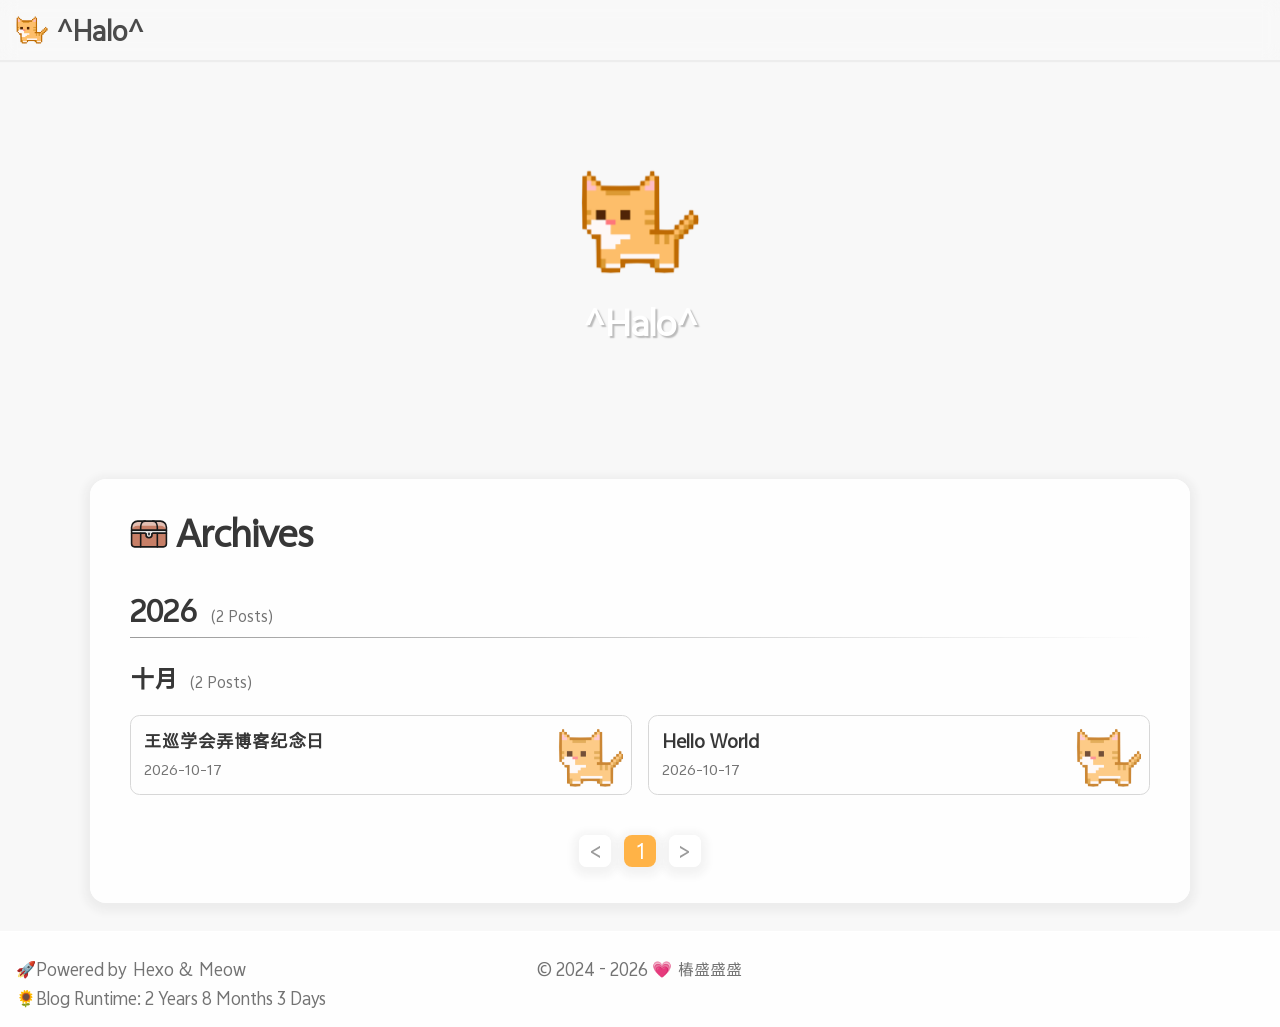
==== commit 6c9723d5: "Site updated: 2026-10-17 22:15:55" ====
--- a/archives/index.html
+++ b/archives/index.html
@@ -1,6 +1,6 @@
-<!DOCTYPE html><html lang="zh_CN"><head><meta charset="utf-8"/><meta name="viewport" content="width=device-width, initial-scale=1.0"/><meta name="author" content="椿盛盛盛"/><meta name="copyright" content="椿盛盛盛"/><meta name="theme-color" content="#FFB347"/><meta name="format-detection" content="telephone=no"/><meta name="keywords" content="Hexo Theme MEOW"/><meta name="mobile-web-app-capable" content="yes"/><meta name="apple-mobile-web-app-capable" content="yes"/><meta name="apple-touch-fullscreen" content="yes"/><meta name="application-name" content="归档 | ^Halo^"/><meta name="apple-mobile-web-app-title" content="归档 | ^Halo^"/><meta name="apple-mobile-web-app-status-bar-style" content="#FFB347"/><link rel="canonical" href="http://example.com/archives/"/><meta name="description" content="Hexo Theme MEOW">
+<!DOCTYPE html><html lang="zh_CN"><head><meta charset="utf-8"/><meta name="viewport" content="width=device-width, initial-scale=1.0"/><meta name="author" content="椿盛盛盛"/><meta name="copyright" content="椿盛盛盛"/><meta name="theme-color" content="#FFB347"/><meta name="format-detection" content="telephone=no"/><meta name="keywords" content="Hexo Theme MEOW"/><meta name="mobile-web-app-capable" content="yes"/><meta name="apple-mobile-web-app-capable" content="yes"/><meta name="apple-touch-fullscreen" content="yes"/><meta name="application-name" content="Archives | ^Halo^"/><meta name="apple-mobile-web-app-title" content="Archives | ^Halo^"/><meta name="apple-mobile-web-app-status-bar-style" content="#FFB347"/><link rel="canonical" href="http://example.com/archives/"/><meta name="description" content="Hexo Theme MEOW">
 <meta property="og:type" content="website">
-<meta property="og:title" content="归档 | ^Halo^">
+<meta property="og:title" content="Archives | ^Halo^">
 <meta property="og:url" content="http://example.com/archives/index.html">
 <meta property="og:site_name" content="^Halo^">
 <meta property="og:description" content="Hexo Theme MEOW">
@@ -8,11 +8,11 @@
 <meta property="og:image" content="http://example.com/archives/assets/images/Hexo-Theme-MEOW.png">
 <meta property="article:author" content="椿盛盛盛">
 <meta name="twitter:card" content="summary_large_image">
-<meta name="twitter:image" content="http://example.com/archives/assets/images/Hexo-Theme-MEOW.png"><meta name="robots" content="index,follow"/><meta name="googlebot" content="index,follow"/><meta name="revisit-after" content="1 days"/><title>归档 | ^Halo^</title><link rel="shortcut icon" href="/assets/images/Hexo-Theme-MEOW.ico"><link rel="preconnect" href="/assets"/><link rel="preconnect" href="assets"/>
+<meta name="twitter:image" content="http://example.com/archives/assets/images/Hexo-Theme-MEOW.png"><meta name="robots" content="index,follow"/><meta name="googlebot" content="index,follow"/><meta name="revisit-after" content="1 days"/><title>Archives | ^Halo^</title><link rel="shortcut icon" href="/assets/images/Hexo-Theme-MEOW.ico"><link rel="preconnect" href="/assets"/><link rel="preconnect" href="assets"/>
 <link rel="stylesheet" href="/css/style.css">
 
 <link rel="stylesheet" href="/css/third-party/dist/APlayer.min.css">
-<link rel="prefetch" href="/"/><link rel="prefetch" href="/archives"/><link rel="prefetch" href="/tags"/><meta name="generator" content="Hexo 8.1.2"></head><body bg-style="none"><header><div id="navbar"><div id="nav-info"><a id="site-icon" href="/" title="主页"><img src="/assets/images/Hexo-Theme-MEOW.png" alt="Logo"/></a><a id="site-name" href="/" title="主页"><div>^Halo^</div><img src="/assets/images/svg/uc/uc-home.svg" class="icon noview" alt="Icon"></a></div><div id="nav-menu"></div><div id="nav-function"><div id="menu-btn"><a href="javascript:void(0);" title="打开菜单"><img src="/assets/images/svg/uc/uc-menu.svg" class="icon noview" alt="Icon"></a></div></div></div></header><div id="menu-aside"><div id="menu-aside-container"><div id="menu-aside-info"><a href="/" title="主页"><img src="/assets/images/Hexo-Theme-MEOW.png" alt="Logo"/></a><a href="/" title="主页">^Halo^</a></div><hr/></div></div><main><div class="banner"><div class="banner-info"><div class="banner-avatar"><img src="/assets/images/Hexo-Theme-MEOW.png" alt="Avatar"/></div><div class="banner-title">「 MEOW 」</div></div></div><div class="page-container"><div class="page-content"><div class="page-title"><div class="page-title-content"><img src="/assets/images/svg/uc/uc-archive.svg" class="icon noview" alt="Icon"><h1>归档</h1></div></div><div class="page-main"><div class="archive-container"><div class="archive-year"><div class="archive-year-title"><a href="/archives/2026">2026</a><span>(2篇文章)</span></div><div class="archive-month"><div class="archive-month-title"><a href="/archives/2026/10">十月</a><span>(2篇文章)</span></div><div class="archive-posts-list"><div class="archive-post" archive-style="normal"><div class="archive-post-cover"></div><a href="/2026/10/17/%E6%88%91%E7%9A%84%E7%AC%AC%E4%B8%80%E7%AF%87%E5%8D%9A%E5%AE%A2/"><div class="archive-post-title"><span>王巡学会弄博客纪念日</span></div><div class="archive-post-date">2026-10-17</div></a></div><div class="archive-post" archive-style="normal"><div class="archive-post-cover"></div><a href="/2026/10/17/hello-world/"><div class="archive-post-title"><span>Hello World</span></div><div class="archive-post-date">2026-10-17</div></a></div></div></div></div></div><div class="page-paginator"><div class="paginator"><span class="extend prev" rel="prev"><</span><span class="page-number current">1</span><span class="extend next" rel="next">></span></div></div><div class="page-body markdown"></div></div></div></div><div id="toolbar" hide=""><div id="toolbar-setting-container" hide=""><div class="toolbar-item"><button id="tool-color-mode" title="深色模式" type="button"><img src="/assets/images/svg/ta/ta-moon.svg" class="icon noview" alt="Icon"></button></div><div class="toolbar-item"><button class="copy-text" id="tool-share" title="分享" type="button" data-text="http://example.com/archives/index.html"><img src="/assets/images/svg/ta/ta-share.svg" class="icon noview" alt="Icon"></button></div></div><div class="toolbar-container"><div class="toolbar-item"><button id="tool-setting" title="设置" type="button"><img src="/assets/images/svg/ta/ta-setting.svg" class="icon noview" alt="Icon"></button></div><div class="toolbar-item"><button id="tool-gototop" title="返回顶部" type="button"><img src="/assets/images/svg/ta/ta-up.svg" class="icon noview" alt="Icon"></button></div></div></div><div id="music-player"></div></main><footer><div class="footer"><div id="footer-copyright">© 2024 - 2026 <span>💗</span> <a href="/null">椿盛盛盛</a></div><div id="footer-info"><div id="footer-framework">🚀本站由 <a href="https://hexo.io" target="_blank">Hexo</a> & <a href="https://github.com/chanwj/hexo-theme-meow" title="3.3.2" target="_blank">Meow</a> 强力驱动</div><div id="footer-runtime"><span id="runtime" data-startdate="2024-04-02T22:16:20.000Z">🌻已稳定运行.年.月.天</span></div></div></div></footer><div class="scripts"><script>const GLOBALCONFIG = {
+<link rel="prefetch" href="/"/><link rel="prefetch" href="/archives"/><link rel="prefetch" href="/tags"/><meta name="generator" content="Hexo 8.1.2"></head><body bg-style="none"><header><div id="navbar"><div id="nav-info"><a id="site-icon" href="/" title="Home"><img src="/assets/images/Hexo-Theme-MEOW.png" alt="Logo"/></a><a id="site-name" href="/" title="Home"><div>^Halo^</div><img src="/assets/images/svg/uc/uc-home.svg" class="icon noview" alt="Icon"></a></div><div id="nav-menu"></div><div id="nav-function"><div id="menu-btn"><a href="javascript:void(0);" title="Toggle Menu"><img src="/assets/images/svg/uc/uc-menu.svg" class="icon noview" alt="Icon"></a></div></div></div></header><div id="menu-aside"><div id="menu-aside-container"><div id="menu-aside-info"><a href="/" title="Home"><img src="/assets/images/Hexo-Theme-MEOW.png" alt="Logo"/></a><a href="/" title="Home">^Halo^</a></div><hr/></div></div><main><div class="banner"><div class="banner-info"><div class="banner-avatar"><img src="/assets/images/Hexo-Theme-MEOW.png" alt="Avatar"/></div><div class="banner-title">^Halo^</div></div></div><div class="page-container"><div class="page-content"><div class="page-title"><div class="page-title-content"><img src="/assets/images/svg/uc/uc-archive.svg" class="icon noview" alt="Icon"><h1>Archives</h1></div></div><div class="page-main"><div class="archive-container"><div class="archive-year"><div class="archive-year-title"><a href="/archives/2026">2026</a><span>(2 Posts)</span></div><div class="archive-month"><div class="archive-month-title"><a href="/archives/2026/10">十月</a><span>(2 Posts)</span></div><div class="archive-posts-list"><div class="archive-post" archive-style="normal"><div class="archive-post-cover"></div><a href="/2026/10/17/%E6%88%91%E7%9A%84%E7%AC%AC%E4%B8%80%E7%AF%87%E5%8D%9A%E5%AE%A2/"><div class="archive-post-title"><span>王巡学会弄博客纪念日</span></div><div class="archive-post-date">2026-10-17</div></a></div><div class="archive-post" archive-style="normal"><div class="archive-post-cover"></div><a href="/2026/10/17/hello-world/"><div class="archive-post-title"><span>Hello World</span></div><div class="archive-post-date">2026-10-17</div></a></div></div></div></div></div><div class="page-paginator"><div class="paginator"><span class="extend prev" rel="prev"><</span><span class="page-number current">1</span><span class="extend next" rel="next">></span></div></div><div class="page-body markdown"></div></div></div></div><div id="toolbar" hide=""><div id="toolbar-setting-container" hide=""><div class="toolbar-item"><button id="tool-color-mode" title="Dark Mode" type="button"><img src="/assets/images/svg/ta/ta-moon.svg" class="icon noview" alt="Icon"></button></div><div class="toolbar-item"><button class="copy-text" id="tool-share" title="Share" type="button" data-text="http://example.com/archives/index.html"><img src="/assets/images/svg/ta/ta-share.svg" class="icon noview" alt="Icon"></button></div></div><div class="toolbar-container"><div class="toolbar-item"><button id="tool-setting" title="Settings" type="button"><img src="/assets/images/svg/ta/ta-setting.svg" class="icon noview" alt="Icon"></button></div><div class="toolbar-item"><button id="tool-gototop" title="Go To Top" type="button"><img src="/assets/images/svg/ta/ta-up.svg" class="icon noview" alt="Icon"></button></div></div></div><div id="music-player"></div></main><footer><div class="footer"><div id="footer-copyright">© 2024 - 2026 <span>💗</span> <a href="/null">椿盛盛盛</a></div><div id="footer-info"><div id="footer-framework">🚀Powered by <a href="https://hexo.io" target="_blank">Hexo</a> & <a href="https://github.com/chanwj/hexo-theme-meow" title="3.3.2" target="_blank">Meow</a></div><div id="footer-runtime"><span id="runtime" data-startdate="2024-04-02T22:16:20.000Z">🌻Blog Runtime: . Years . Months . Days</span></div></div></div></footer><div class="scripts"><script>const GLOBALCONFIG = {
   root: '/',
   toolbar: true,
   lazyload_src: '/assets/images/Meow-Loading.webp',
@@ -25,8 +25,8 @@
   mouse_click: false,
   notify:{
     enable: false,
-    info: '复制成功～转载请标注本文地址',
-    f12_info: '开发者模式已打开，请遵循本站版权协议'
+    info: 'Copied successfully! Please mark the address of this post if redistribute.',
+    f12_info: 'Turned on developer mode, please follow the copyright license of this website'
   },
   search: {
     enable: false,
--- a/css/style.css
+++ b/css/style.css
@@ -26,7 +26,7 @@
   --font-color-light-2: #9b9b9b;
   --font-color-light-3: #cdcdcd;
   --link-hover-font-color: #fff;
-  --banner-background: url("/assets/images/wallhaven-5yl597.webp");
+  --banner-background: url("https://raw.githubusercontent/pyebxf/picture/main/background1.jpg");
   --banner-font-color: #fff;
   --nav-background-color: rgba(255,255,255,0.188);
   --card-border-color: #d7d7d7;
@@ -59,7 +59,7 @@
   --font-color-light-2: #808090;
   --font-color-light-3: #5b5b67;
   --link-hover-font-color: #2d2d2d;
-  --banner-background: url("/assets/images/wallhaven-e7zogk.webp");
+  --banner-background: url("https://raw.githubusercontent/pyebxf/picture/main/background1.jpg");
   --banner-font-color: #e0e0e0;
   --nav-background-color: transparent;
   --card-border-color: #3b3b3b;
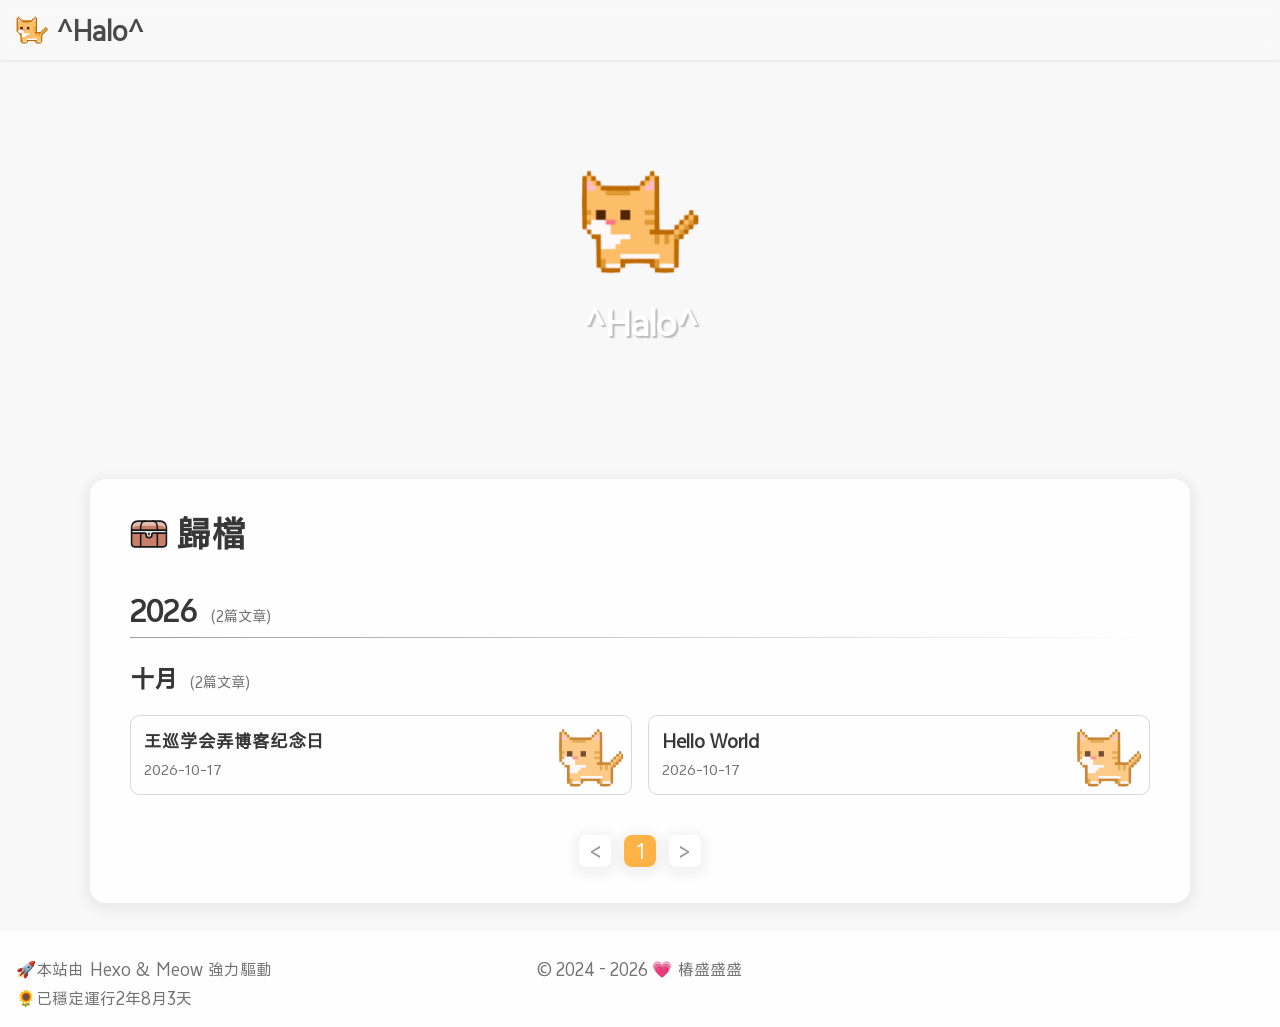
==== commit 7791a510: "Site updated: 2026-10-18 08:21:05" ====
--- a/archives/index.html
+++ b/archives/index.html
@@ -1,6 +1,6 @@
-<!DOCTYPE html><html lang="zh_CN"><head><meta charset="utf-8"/><meta name="viewport" content="width=device-width, initial-scale=1.0"/><meta name="author" content="椿盛盛盛"/><meta name="copyright" content="椿盛盛盛"/><meta name="theme-color" content="#FFB347"/><meta name="format-detection" content="telephone=no"/><meta name="keywords" content="Hexo Theme MEOW"/><meta name="mobile-web-app-capable" content="yes"/><meta name="apple-mobile-web-app-capable" content="yes"/><meta name="apple-touch-fullscreen" content="yes"/><meta name="application-name" content="Archives | ^Halo^"/><meta name="apple-mobile-web-app-title" content="Archives | ^Halo^"/><meta name="apple-mobile-web-app-status-bar-style" content="#FFB347"/><link rel="canonical" href="http://example.com/archives/"/><meta name="description" content="Hexo Theme MEOW">
+<!DOCTYPE html><html lang="zh_CN"><head><meta charset="utf-8"/><meta name="viewport" content="width=device-width, initial-scale=1.0"/><meta name="author" content="椿盛盛盛"/><meta name="copyright" content="椿盛盛盛"/><meta name="theme-color" content="#FFB347"/><meta name="format-detection" content="telephone=no"/><meta name="keywords" content="Hexo Theme MEOW"/><meta name="mobile-web-app-capable" content="yes"/><meta name="apple-mobile-web-app-capable" content="yes"/><meta name="apple-touch-fullscreen" content="yes"/><meta name="application-name" content="歸檔 | ^Halo^"/><meta name="apple-mobile-web-app-title" content="歸檔 | ^Halo^"/><meta name="apple-mobile-web-app-status-bar-style" content="#FFB347"/><link rel="canonical" href="http://example.com/archives/"/><meta name="description" content="Hexo Theme MEOW">
 <meta property="og:type" content="website">
-<meta property="og:title" content="Archives | ^Halo^">
+<meta property="og:title" content="歸檔 | ^Halo^">
 <meta property="og:url" content="http://example.com/archives/index.html">
 <meta property="og:site_name" content="^Halo^">
 <meta property="og:description" content="Hexo Theme MEOW">
@@ -8,11 +8,11 @@
 <meta property="og:image" content="http://example.com/archives/assets/images/Hexo-Theme-MEOW.png">
 <meta property="article:author" content="椿盛盛盛">
 <meta name="twitter:card" content="summary_large_image">
-<meta name="twitter:image" content="http://example.com/archives/assets/images/Hexo-Theme-MEOW.png"><meta name="robots" content="index,follow"/><meta name="googlebot" content="index,follow"/><meta name="revisit-after" content="1 days"/><title>Archives | ^Halo^</title><link rel="shortcut icon" href="/assets/images/Hexo-Theme-MEOW.ico"><link rel="preconnect" href="/assets"/><link rel="preconnect" href="assets"/>
+<meta name="twitter:image" content="http://example.com/archives/assets/images/Hexo-Theme-MEOW.png"><meta name="robots" content="index,follow"/><meta name="googlebot" content="index,follow"/><meta name="revisit-after" content="1 days"/><title>歸檔 | ^Halo^</title><link rel="shortcut icon" href="/assets/images/Hexo-Theme-MEOW.ico"><link rel="preconnect" href="/assets"/><link rel="preconnect" href="assets"/>
 <link rel="stylesheet" href="/css/style.css">
 
 <link rel="stylesheet" href="/css/third-party/dist/APlayer.min.css">
-<link rel="prefetch" href="/"/><link rel="prefetch" href="/archives"/><link rel="prefetch" href="/tags"/><meta name="generator" content="Hexo 8.1.2"></head><body bg-style="none"><header><div id="navbar"><div id="nav-info"><a id="site-icon" href="/" title="Home"><img src="/assets/images/Hexo-Theme-MEOW.png" alt="Logo"/></a><a id="site-name" href="/" title="Home"><div>^Halo^</div><img src="/assets/images/svg/uc/uc-home.svg" class="icon noview" alt="Icon"></a></div><div id="nav-menu"></div><div id="nav-function"><div id="menu-btn"><a href="javascript:void(0);" title="Toggle Menu"><img src="/assets/images/svg/uc/uc-menu.svg" class="icon noview" alt="Icon"></a></div></div></div></header><div id="menu-aside"><div id="menu-aside-container"><div id="menu-aside-info"><a href="/" title="Home"><img src="/assets/images/Hexo-Theme-MEOW.png" alt="Logo"/></a><a href="/" title="Home">^Halo^</a></div><hr/></div></div><main><div class="banner"><div class="banner-info"><div class="banner-avatar"><img src="/assets/images/Hexo-Theme-MEOW.png" alt="Avatar"/></div><div class="banner-title">^Halo^</div></div></div><div class="page-container"><div class="page-content"><div class="page-title"><div class="page-title-content"><img src="/assets/images/svg/uc/uc-archive.svg" class="icon noview" alt="Icon"><h1>Archives</h1></div></div><div class="page-main"><div class="archive-container"><div class="archive-year"><div class="archive-year-title"><a href="/archives/2026">2026</a><span>(2 Posts)</span></div><div class="archive-month"><div class="archive-month-title"><a href="/archives/2026/10">十月</a><span>(2 Posts)</span></div><div class="archive-posts-list"><div class="archive-post" archive-style="normal"><div class="archive-post-cover"></div><a href="/2026/10/17/%E6%88%91%E7%9A%84%E7%AC%AC%E4%B8%80%E7%AF%87%E5%8D%9A%E5%AE%A2/"><div class="archive-post-title"><span>王巡学会弄博客纪念日</span></div><div class="archive-post-date">2026-10-17</div></a></div><div class="archive-post" archive-style="normal"><div class="archive-post-cover"></div><a href="/2026/10/17/hello-world/"><div class="archive-post-title"><span>Hello World</span></div><div class="archive-post-date">2026-10-17</div></a></div></div></div></div></div><div class="page-paginator"><div class="paginator"><span class="extend prev" rel="prev"><</span><span class="page-number current">1</span><span class="extend next" rel="next">></span></div></div><div class="page-body markdown"></div></div></div></div><div id="toolbar" hide=""><div id="toolbar-setting-container" hide=""><div class="toolbar-item"><button id="tool-color-mode" title="Dark Mode" type="button"><img src="/assets/images/svg/ta/ta-moon.svg" class="icon noview" alt="Icon"></button></div><div class="toolbar-item"><button class="copy-text" id="tool-share" title="Share" type="button" data-text="http://example.com/archives/index.html"><img src="/assets/images/svg/ta/ta-share.svg" class="icon noview" alt="Icon"></button></div></div><div class="toolbar-container"><div class="toolbar-item"><button id="tool-setting" title="Settings" type="button"><img src="/assets/images/svg/ta/ta-setting.svg" class="icon noview" alt="Icon"></button></div><div class="toolbar-item"><button id="tool-gototop" title="Go To Top" type="button"><img src="/assets/images/svg/ta/ta-up.svg" class="icon noview" alt="Icon"></button></div></div></div><div id="music-player"></div></main><footer><div class="footer"><div id="footer-copyright">© 2024 - 2026 <span>💗</span> <a href="/null">椿盛盛盛</a></div><div id="footer-info"><div id="footer-framework">🚀Powered by <a href="https://hexo.io" target="_blank">Hexo</a> & <a href="https://github.com/chanwj/hexo-theme-meow" title="3.3.2" target="_blank">Meow</a></div><div id="footer-runtime"><span id="runtime" data-startdate="2024-04-02T22:16:20.000Z">🌻Blog Runtime: . Years . Months . Days</span></div></div></div></footer><div class="scripts"><script>const GLOBALCONFIG = {
+<link rel="prefetch" href="/"/><link rel="prefetch" href="/archives"/><link rel="prefetch" href="/tags"/><meta name="generator" content="Hexo 8.1.2"></head><body bg-style="none"><header><div id="navbar"><div id="nav-info"><a id="site-icon" href="/" title="主頁"><img src="/assets/images/Hexo-Theme-MEOW.png" alt="Logo"/></a><a id="site-name" href="/" title="主頁"><div>^Halo^</div><img src="/assets/images/svg/uc/uc-home.svg" class="icon noview" alt="Icon"></a></div><div id="nav-menu"></div><div id="nav-function"><div id="menu-btn"><a href="javascript:void(0);" title="打開菜單"><img src="/assets/images/svg/uc/uc-menu.svg" class="icon noview" alt="Icon"></a></div></div></div></header><div id="menu-aside"><div id="menu-aside-container"><div id="menu-aside-info"><a href="/" title="主頁"><img src="/assets/images/Hexo-Theme-MEOW.png" alt="Logo"/></a><a href="/" title="主頁">^Halo^</a></div><hr/></div></div><main><div class="banner"><div class="banner-info"><div class="banner-avatar"><img src="/assets/images/Hexo-Theme-MEOW.png" alt="Avatar"/></div><div class="banner-title">^Halo^</div></div></div><div class="page-container"><div class="page-content"><div class="page-title"><div class="page-title-content"><img src="/assets/images/svg/uc/uc-archive.svg" class="icon noview" alt="Icon"><h1>歸檔</h1></div></div><div class="page-main"><div class="archive-container"><div class="archive-year"><div class="archive-year-title"><a href="/archives/2026">2026</a><span>(2篇文章)</span></div><div class="archive-month"><div class="archive-month-title"><a href="/archives/2026/10">十月</a><span>(2篇文章)</span></div><div class="archive-posts-list"><div class="archive-post" archive-style="normal"><div class="archive-post-cover"></div><a href="/2026/10/17/%E6%88%91%E7%9A%84%E7%AC%AC%E4%B8%80%E7%AF%87%E5%8D%9A%E5%AE%A2/"><div class="archive-post-title"><span>王巡学会弄博客纪念日</span></div><div class="archive-post-date">2026-10-17</div></a></div><div class="archive-post" archive-style="normal"><div class="archive-post-cover"></div><a href="/2026/10/17/hello-world/"><div class="archive-post-title"><span>Hello World</span></div><div class="archive-post-date">2026-10-17</div></a></div></div></div></div></div><div class="page-paginator"><div class="paginator"><span class="extend prev" rel="prev"><</span><span class="page-number current">1</span><span class="extend next" rel="next">></span></div></div><div class="page-body markdown"></div></div></div></div><div id="toolbar" hide=""><div id="toolbar-setting-container" hide=""><div class="toolbar-item"><button id="tool-color-mode" title="深色模式" type="button"><img src="/assets/images/svg/ta/ta-moon.svg" class="icon noview" alt="Icon"></button></div><div class="toolbar-item"><button class="copy-text" id="tool-share" title="分享" type="button" data-text="http://example.com/archives/index.html"><img src="/assets/images/svg/ta/ta-share.svg" class="icon noview" alt="Icon"></button></div></div><div class="toolbar-container"><div class="toolbar-item"><button id="tool-setting" title="設置" type="button"><img src="/assets/images/svg/ta/ta-setting.svg" class="icon noview" alt="Icon"></button></div><div class="toolbar-item"><button id="tool-gototop" title="返回頂部" type="button"><img src="/assets/images/svg/ta/ta-up.svg" class="icon noview" alt="Icon"></button></div></div></div><div id="music-player"></div></main><footer><div class="footer"><div id="footer-copyright">© 2024 - 2026 <span>💗</span> <a href="/null">椿盛盛盛</a></div><div id="footer-info"><div id="footer-framework">🚀本站由 <a href="https://hexo.io" target="_blank">Hexo</a> & <a href="https://github.com/chanwj/hexo-theme-meow" title="3.3.2" target="_blank">Meow</a> 強力驅動</div><div id="footer-runtime"><span id="runtime" data-startdate="2024-04-02T22:16:20.000Z">🌻已穩定運行.年.月.天</span></div></div></div></footer><div class="scripts"><script>const GLOBALCONFIG = {
   root: '/',
   toolbar: true,
   lazyload_src: '/assets/images/Meow-Loading.webp',
@@ -25,8 +25,8 @@
   mouse_click: false,
   notify:{
     enable: false,
-    info: 'Copied successfully! Please mark the address of this post if redistribute.',
-    f12_info: 'Turned on developer mode, please follow the copyright license of this website'
+    info: '複製成功～轉載請標注本文地址',
+    f12_info: '開發者模式已打開，請遵循本站版權協議'
   },
   search: {
     enable: false,
--- a/css/style.css
+++ b/css/style.css
@@ -26,7 +26,7 @@
   --font-color-light-2: #9b9b9b;
   --font-color-light-3: #cdcdcd;
   --link-hover-font-color: #fff;
-  --banner-background: url("https://raw.githubusercontent/pyebxf/picture/main/background1.jpg");
+  --banner-background: url("https://raw.githubusercontent.com/pyebxf/picture/main/background1(1).jpg");
   --banner-font-color: #fff;
   --nav-background-color: rgba(255,255,255,0.188);
   --card-border-color: #d7d7d7;
@@ -59,7 +59,7 @@
   --font-color-light-2: #808090;
   --font-color-light-3: #5b5b67;
   --link-hover-font-color: #2d2d2d;
-  --banner-background: url("https://raw.githubusercontent/pyebxf/picture/main/background1.jpg");
+  --banner-background: url("https://raw.githubusercontent.com/pyebxf/picture/main/background1(1).jpg");
   --banner-font-color: #e0e0e0;
   --nav-background-color: transparent;
   --card-border-color: #3b3b3b;
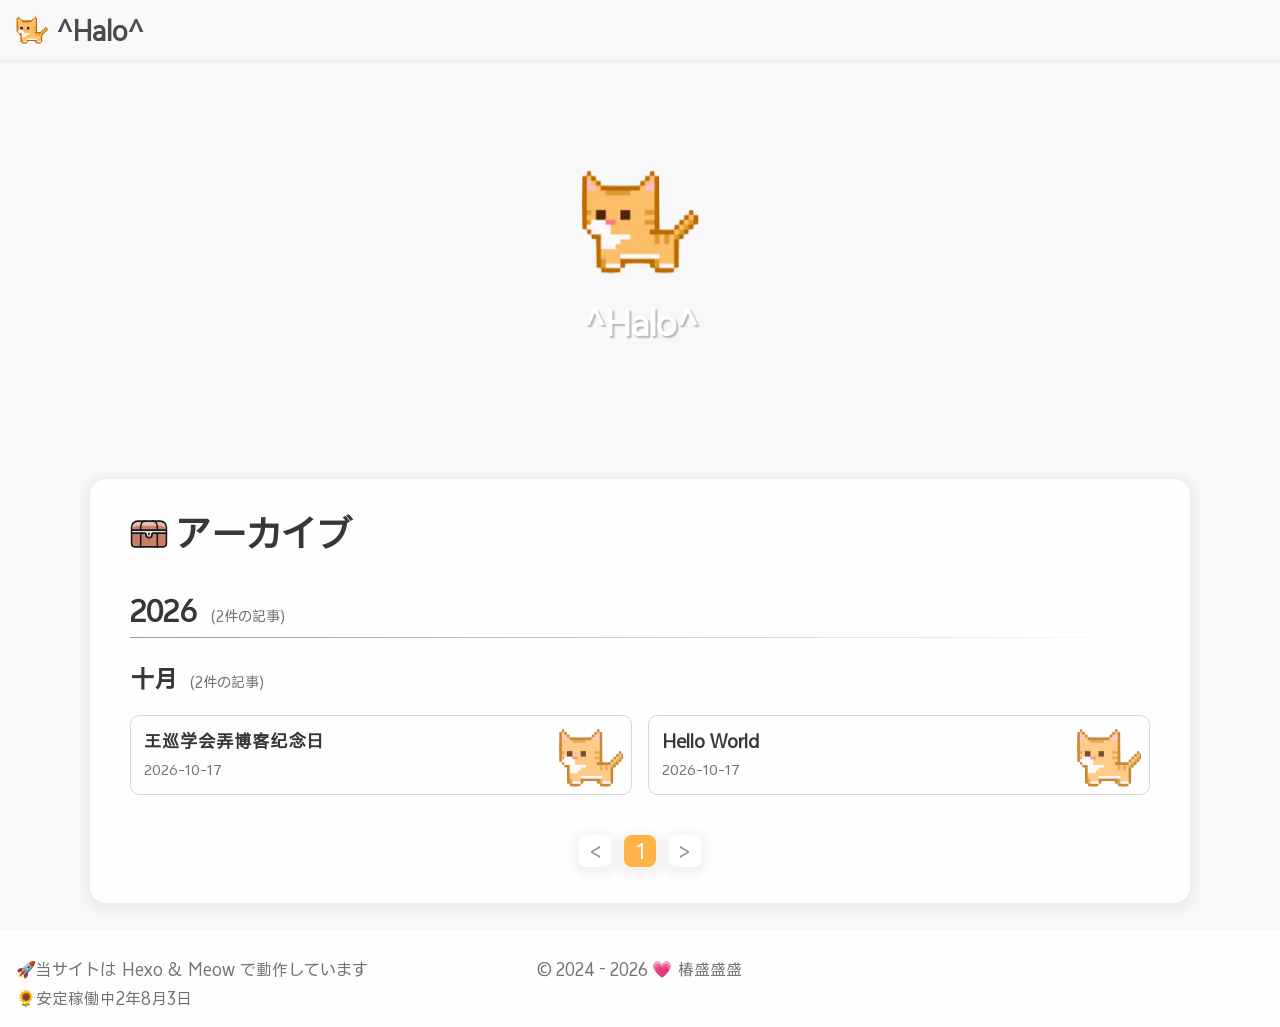
==== commit e46c74be: "Site updated: 2026-10-18 14:15:31" ====
--- a/archives/index.html
+++ b/archives/index.html
@@ -1,6 +1,6 @@
-<!DOCTYPE html><html lang="zh_CN"><head><meta charset="utf-8"/><meta name="viewport" content="width=device-width, initial-scale=1.0"/><meta name="author" content="椿盛盛盛"/><meta name="copyright" content="椿盛盛盛"/><meta name="theme-color" content="#FFB347"/><meta name="format-detection" content="telephone=no"/><meta name="keywords" content="Hexo Theme MEOW"/><meta name="mobile-web-app-capable" content="yes"/><meta name="apple-mobile-web-app-capable" content="yes"/><meta name="apple-touch-fullscreen" content="yes"/><meta name="application-name" content="歸檔 | ^Halo^"/><meta name="apple-mobile-web-app-title" content="歸檔 | ^Halo^"/><meta name="apple-mobile-web-app-status-bar-style" content="#FFB347"/><link rel="canonical" href="http://example.com/archives/"/><meta name="description" content="Hexo Theme MEOW">
+<!DOCTYPE html><html lang="zh_CN"><head><meta charset="utf-8"/><meta name="viewport" content="width=device-width, initial-scale=1.0"/><meta name="author" content="椿盛盛盛"/><meta name="copyright" content="椿盛盛盛"/><meta name="theme-color" content="#FFB347"/><meta name="format-detection" content="telephone=no"/><meta name="keywords" content="Hexo Theme MEOW"/><meta name="mobile-web-app-capable" content="yes"/><meta name="apple-mobile-web-app-capable" content="yes"/><meta name="apple-touch-fullscreen" content="yes"/><meta name="application-name" content="アーカイブ | ^Halo^"/><meta name="apple-mobile-web-app-title" content="アーカイブ | ^Halo^"/><meta name="apple-mobile-web-app-status-bar-style" content="#FFB347"/><link rel="canonical" href="http://example.com/archives/"/><meta name="description" content="Hexo Theme MEOW">
 <meta property="og:type" content="website">
-<meta property="og:title" content="歸檔 | ^Halo^">
+<meta property="og:title" content="アーカイブ | ^Halo^">
 <meta property="og:url" content="http://example.com/archives/index.html">
 <meta property="og:site_name" content="^Halo^">
 <meta property="og:description" content="Hexo Theme MEOW">
@@ -8,11 +8,11 @@
 <meta property="og:image" content="http://example.com/archives/assets/images/Hexo-Theme-MEOW.png">
 <meta property="article:author" content="椿盛盛盛">
 <meta name="twitter:card" content="summary_large_image">
-<meta name="twitter:image" content="http://example.com/archives/assets/images/Hexo-Theme-MEOW.png"><meta name="robots" content="index,follow"/><meta name="googlebot" content="index,follow"/><meta name="revisit-after" content="1 days"/><title>歸檔 | ^Halo^</title><link rel="shortcut icon" href="/assets/images/Hexo-Theme-MEOW.ico"><link rel="preconnect" href="/assets"/><link rel="preconnect" href="assets"/>
+<meta name="twitter:image" content="http://example.com/archives/assets/images/Hexo-Theme-MEOW.png"><meta name="robots" content="index,follow"/><meta name="googlebot" content="index,follow"/><meta name="revisit-after" content="1 days"/><title>アーカイブ | ^Halo^</title><link rel="shortcut icon" href="/assets/images/Hexo-Theme-MEOW.ico"><link rel="preconnect" href="/assets"/><link rel="preconnect" href="assets"/>
 <link rel="stylesheet" href="/css/style.css">
 
 <link rel="stylesheet" href="/css/third-party/dist/APlayer.min.css">
-<link rel="prefetch" href="/"/><link rel="prefetch" href="/archives"/><link rel="prefetch" href="/tags"/><meta name="generator" content="Hexo 8.1.2"></head><body bg-style="none"><header><div id="navbar"><div id="nav-info"><a id="site-icon" href="/" title="主頁"><img src="/assets/images/Hexo-Theme-MEOW.png" alt="Logo"/></a><a id="site-name" href="/" title="主頁"><div>^Halo^</div><img src="/assets/images/svg/uc/uc-home.svg" class="icon noview" alt="Icon"></a></div><div id="nav-menu"></div><div id="nav-function"><div id="menu-btn"><a href="javascript:void(0);" title="打開菜單"><img src="/assets/images/svg/uc/uc-menu.svg" class="icon noview" alt="Icon"></a></div></div></div></header><div id="menu-aside"><div id="menu-aside-container"><div id="menu-aside-info"><a href="/" title="主頁"><img src="/assets/images/Hexo-Theme-MEOW.png" alt="Logo"/></a><a href="/" title="主頁">^Halo^</a></div><hr/></div></div><main><div class="banner"><div class="banner-info"><div class="banner-avatar"><img src="/assets/images/Hexo-Theme-MEOW.png" alt="Avatar"/></div><div class="banner-title">^Halo^</div></div></div><div class="page-container"><div class="page-content"><div class="page-title"><div class="page-title-content"><img src="/assets/images/svg/uc/uc-archive.svg" class="icon noview" alt="Icon"><h1>歸檔</h1></div></div><div class="page-main"><div class="archive-container"><div class="archive-year"><div class="archive-year-title"><a href="/archives/2026">2026</a><span>(2篇文章)</span></div><div class="archive-month"><div class="archive-month-title"><a href="/archives/2026/10">十月</a><span>(2篇文章)</span></div><div class="archive-posts-list"><div class="archive-post" archive-style="normal"><div class="archive-post-cover"></div><a href="/2026/10/17/%E6%88%91%E7%9A%84%E7%AC%AC%E4%B8%80%E7%AF%87%E5%8D%9A%E5%AE%A2/"><div class="archive-post-title"><span>王巡学会弄博客纪念日</span></div><div class="archive-post-date">2026-10-17</div></a></div><div class="archive-post" archive-style="normal"><div class="archive-post-cover"></div><a href="/2026/10/17/hello-world/"><div class="archive-post-title"><span>Hello World</span></div><div class="archive-post-date">2026-10-17</div></a></div></div></div></div></div><div class="page-paginator"><div class="paginator"><span class="extend prev" rel="prev"><</span><span class="page-number current">1</span><span class="extend next" rel="next">></span></div></div><div class="page-body markdown"></div></div></div></div><div id="toolbar" hide=""><div id="toolbar-setting-container" hide=""><div class="toolbar-item"><button id="tool-color-mode" title="深色模式" type="button"><img src="/assets/images/svg/ta/ta-moon.svg" class="icon noview" alt="Icon"></button></div><div class="toolbar-item"><button class="copy-text" id="tool-share" title="分享" type="button" data-text="http://example.com/archives/index.html"><img src="/assets/images/svg/ta/ta-share.svg" class="icon noview" alt="Icon"></button></div></div><div class="toolbar-container"><div class="toolbar-item"><button id="tool-setting" title="設置" type="button"><img src="/assets/images/svg/ta/ta-setting.svg" class="icon noview" alt="Icon"></button></div><div class="toolbar-item"><button id="tool-gototop" title="返回頂部" type="button"><img src="/assets/images/svg/ta/ta-up.svg" class="icon noview" alt="Icon"></button></div></div></div><div id="music-player"></div></main><footer><div class="footer"><div id="footer-copyright">© 2024 - 2026 <span>💗</span> <a href="/null">椿盛盛盛</a></div><div id="footer-info"><div id="footer-framework">🚀本站由 <a href="https://hexo.io" target="_blank">Hexo</a> & <a href="https://github.com/chanwj/hexo-theme-meow" title="3.3.2" target="_blank">Meow</a> 強力驅動</div><div id="footer-runtime"><span id="runtime" data-startdate="2024-04-02T22:16:20.000Z">🌻已穩定運行.年.月.天</span></div></div></div></footer><div class="scripts"><script>const GLOBALCONFIG = {
+<link rel="prefetch" href="/"/><link rel="prefetch" href="/archives"/><link rel="prefetch" href="/tags"/><meta name="generator" content="Hexo 8.1.2"></head><body bg-style="none"><header><div id="navbar"><div id="nav-info"><a id="site-icon" href="/" title="ホーム"><img src="/assets/images/Hexo-Theme-MEOW.png" alt="Logo"/></a><a id="site-name" href="/" title="ホーム"><div>^Halo^</div><img src="/assets/images/svg/uc/uc-home.svg" class="icon noview" alt="Icon"></a></div><div id="nav-menu"></div><div id="nav-function"><div id="menu-btn"><a href="javascript:void(0);" title="メニューを開く"><img src="/assets/images/svg/uc/uc-menu.svg" class="icon noview" alt="Icon"></a></div></div></div></header><div id="menu-aside"><div id="menu-aside-container"><div id="menu-aside-info"><a href="/" title="ホーム"><img src="/assets/images/Hexo-Theme-MEOW.png" alt="Logo"/></a><a href="/" title="ホーム">^Halo^</a></div><hr/></div></div><main><div class="banner"><div class="banner-info"><div class="banner-avatar"><img src="/assets/images/Hexo-Theme-MEOW.png" alt="Avatar"/></div><div class="banner-title">^Halo^</div></div></div><div class="page-container"><div class="page-content"><div class="page-title"><div class="page-title-content"><img src="/assets/images/svg/uc/uc-archive.svg" class="icon noview" alt="Icon"><h1>アーカイブ</h1></div></div><div class="page-main"><div class="archive-container"><div class="archive-year"><div class="archive-year-title"><a href="/archives/2026">2026</a><span>(2件の記事)</span></div><div class="archive-month"><div class="archive-month-title"><a href="/archives/2026/10">十月</a><span>(2件の記事)</span></div><div class="archive-posts-list"><div class="archive-post" archive-style="normal"><div class="archive-post-cover"></div><a href="/2026/10/17/%E6%88%91%E7%9A%84%E7%AC%AC%E4%B8%80%E7%AF%87%E5%8D%9A%E5%AE%A2/"><div class="archive-post-title"><span>王巡学会弄博客纪念日</span></div><div class="archive-post-date">2026-10-17</div></a></div><div class="archive-post" archive-style="normal"><div class="archive-post-cover"></div><a href="/2026/10/17/hello-world/"><div class="archive-post-title"><span>Hello World</span></div><div class="archive-post-date">2026-10-17</div></a></div></div></div></div></div><div class="page-paginator"><div class="paginator"><span class="extend prev" rel="prev"><</span><span class="page-number current">1</span><span class="extend next" rel="next">></span></div></div><div class="page-body markdown"></div></div></div></div><div id="toolbar" hide=""><div id="toolbar-setting-container" hide=""><div class="toolbar-item"><button id="tool-color-mode" title="ダークモード" type="button"><img src="/assets/images/svg/ta/ta-moon.svg" class="icon noview" alt="Icon"></button></div><div class="toolbar-item"><button class="copy-text" id="tool-share" title="共有" type="button" data-text="http://example.com/archives/index.html"><img src="/assets/images/svg/ta/ta-share.svg" class="icon noview" alt="Icon"></button></div></div><div class="toolbar-container"><div class="toolbar-item"><button id="tool-setting" title="設定" type="button"><img src="/assets/images/svg/ta/ta-setting.svg" class="icon noview" alt="Icon"></button></div><div class="toolbar-item"><button id="tool-gototop" title="トップに戻る" type="button"><img src="/assets/images/svg/ta/ta-up.svg" class="icon noview" alt="Icon"></button></div></div></div><div id="music-player"></div></main><footer><div class="footer"><div id="footer-copyright">© 2024 - 2026 <span>💗</span> <a href="/null">椿盛盛盛</a></div><div id="footer-info"><div id="footer-framework">🚀当サイトは <a href="https://hexo.io" target="_blank">Hexo</a> & <a href="https://github.com/chanwj/hexo-theme-meow" title="3.3.2" target="_blank">Meow</a> で動作しています</div><div id="footer-runtime"><span id="runtime" data-startdate="2024-04-02T22:16:20.000Z">🌻安定稼働中.年.月.日</span></div></div></div></footer><div class="scripts"><script>const GLOBALCONFIG = {
   root: '/',
   toolbar: true,
   lazyload_src: '/assets/images/Meow-Loading.webp',
@@ -25,8 +25,8 @@
   mouse_click: false,
   notify:{
     enable: false,
-    info: '複製成功～轉載請標注本文地址',
-    f12_info: '開發者模式已打開，請遵循本站版權協議'
+    info: 'コピーが成功しました～転載時には本文のURLをご記載ください',
+    f12_info: '開発者モードが開かれています。著作権規約を遵守してください'
   },
   search: {
     enable: false,
--- a/css/style.css
+++ b/css/style.css
@@ -26,7 +26,7 @@
   --font-color-light-2: #9b9b9b;
   --font-color-light-3: #cdcdcd;
   --link-hover-font-color: #fff;
-  --banner-background: url("https://raw.githubusercontent.com/pyebxf/picture/main/background1(1).jpg");
+  --banner-background: url("https://raw.githubusercontent.com/pyebxf/picture/main/background3(1).jpg");
   --banner-font-color: #fff;
   --nav-background-color: rgba(255,255,255,0.188);
   --card-border-color: #d7d7d7;
@@ -59,7 +59,7 @@
   --font-color-light-2: #808090;
   --font-color-light-3: #5b5b67;
   --link-hover-font-color: #2d2d2d;
-  --banner-background: url("https://raw.githubusercontent.com/pyebxf/picture/main/background1(1).jpg");
+  --banner-background: url("https://raw.githubusercontent.com/pyebxf/picture/main/background3(1).jpg");
   --banner-font-color: #e0e0e0;
   --nav-background-color: transparent;
   --card-border-color: #3b3b3b;
@@ -778,7 +778,7 @@
   overflow: visible;
 }
 hr:before {
-  content: '🐈';
+  content: '🌸';
   position: absolute;
   top: -0.5rem;
   left: 5%;
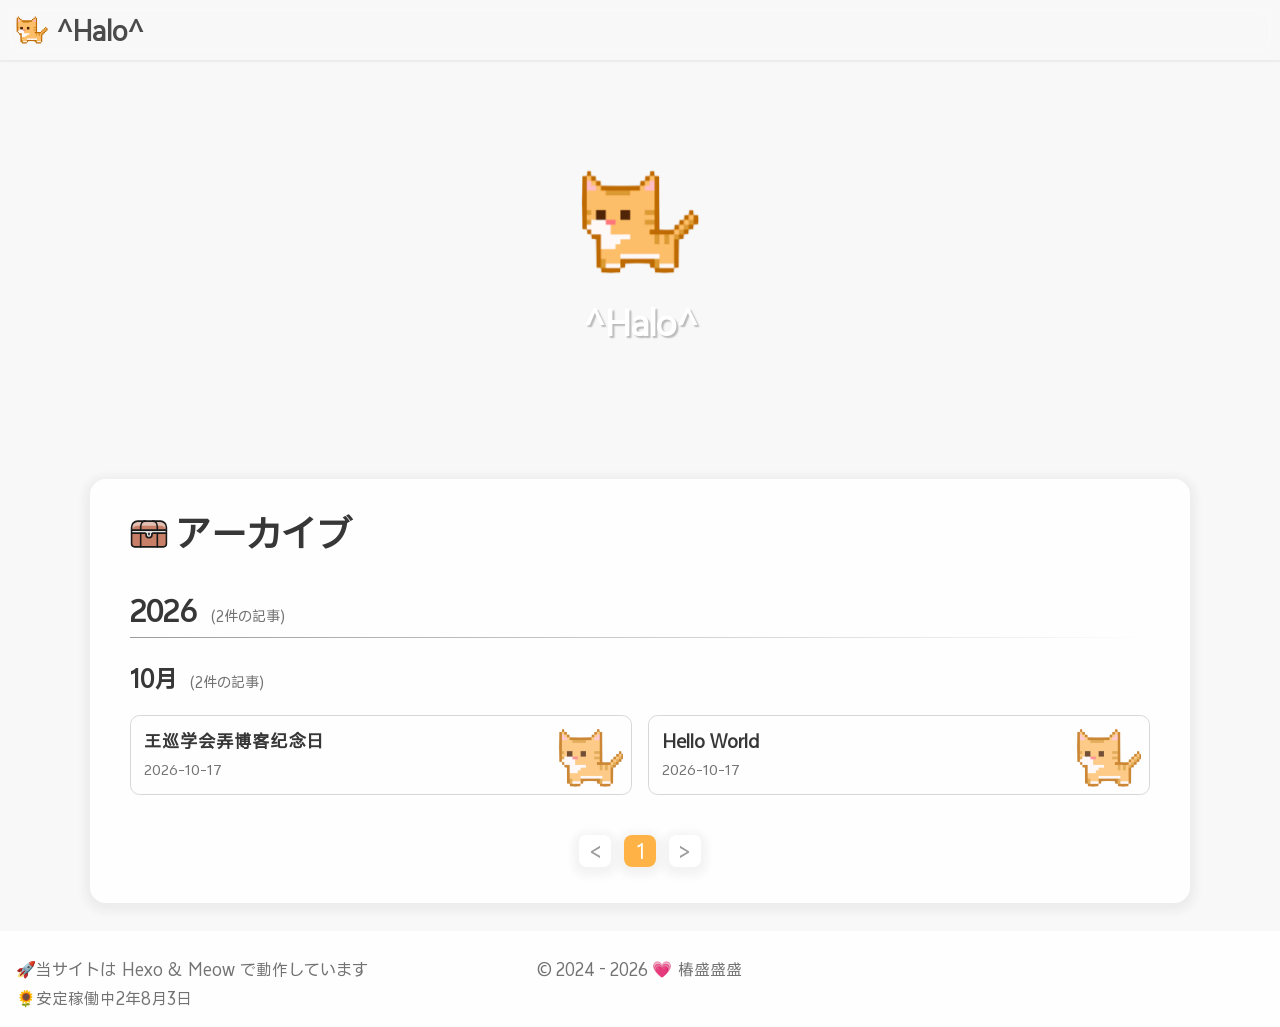
==== commit 7a38ea9f: "Site updated: 2026-10-18 14:36:16" ====
--- a/archives/index.html
+++ b/archives/index.html
@@ -1,10 +1,10 @@
-<!DOCTYPE html><html lang="zh_CN"><head><meta charset="utf-8"/><meta name="viewport" content="width=device-width, initial-scale=1.0"/><meta name="author" content="椿盛盛盛"/><meta name="copyright" content="椿盛盛盛"/><meta name="theme-color" content="#FFB347"/><meta name="format-detection" content="telephone=no"/><meta name="keywords" content="Hexo Theme MEOW"/><meta name="mobile-web-app-capable" content="yes"/><meta name="apple-mobile-web-app-capable" content="yes"/><meta name="apple-touch-fullscreen" content="yes"/><meta name="application-name" content="アーカイブ | ^Halo^"/><meta name="apple-mobile-web-app-title" content="アーカイブ | ^Halo^"/><meta name="apple-mobile-web-app-status-bar-style" content="#FFB347"/><link rel="canonical" href="http://example.com/archives/"/><meta name="description" content="Hexo Theme MEOW">
+<!DOCTYPE html><html lang="ja"><head><meta charset="utf-8"/><meta name="viewport" content="width=device-width, initial-scale=1.0"/><meta name="author" content="椿盛盛盛"/><meta name="copyright" content="椿盛盛盛"/><meta name="theme-color" content="#FFB347"/><meta name="format-detection" content="telephone=no"/><meta name="keywords" content="Hexo Theme MEOW"/><meta name="mobile-web-app-capable" content="yes"/><meta name="apple-mobile-web-app-capable" content="yes"/><meta name="apple-touch-fullscreen" content="yes"/><meta name="application-name" content="アーカイブ | ^Halo^"/><meta name="apple-mobile-web-app-title" content="アーカイブ | ^Halo^"/><meta name="apple-mobile-web-app-status-bar-style" content="#FFB347"/><link rel="canonical" href="http://example.com/archives/"/><meta name="description" content="Hexo Theme MEOW">
 <meta property="og:type" content="website">
 <meta property="og:title" content="アーカイブ | ^Halo^">
 <meta property="og:url" content="http://example.com/archives/index.html">
 <meta property="og:site_name" content="^Halo^">
 <meta property="og:description" content="Hexo Theme MEOW">
-<meta property="og:locale" content="zh_CN">
+<meta property="og:locale" content="ja_JP">
 <meta property="og:image" content="http://example.com/archives/assets/images/Hexo-Theme-MEOW.png">
 <meta property="article:author" content="椿盛盛盛">
 <meta name="twitter:card" content="summary_large_image">
@@ -12,7 +12,7 @@
 <link rel="stylesheet" href="/css/style.css">
 
 <link rel="stylesheet" href="/css/third-party/dist/APlayer.min.css">
-<link rel="prefetch" href="/"/><link rel="prefetch" href="/archives"/><link rel="prefetch" href="/tags"/><meta name="generator" content="Hexo 8.1.2"></head><body bg-style="none"><header><div id="navbar"><div id="nav-info"><a id="site-icon" href="/" title="ホーム"><img src="/assets/images/Hexo-Theme-MEOW.png" alt="Logo"/></a><a id="site-name" href="/" title="ホーム"><div>^Halo^</div><img src="/assets/images/svg/uc/uc-home.svg" class="icon noview" alt="Icon"></a></div><div id="nav-menu"></div><div id="nav-function"><div id="menu-btn"><a href="javascript:void(0);" title="メニューを開く"><img src="/assets/images/svg/uc/uc-menu.svg" class="icon noview" alt="Icon"></a></div></div></div></header><div id="menu-aside"><div id="menu-aside-container"><div id="menu-aside-info"><a href="/" title="ホーム"><img src="/assets/images/Hexo-Theme-MEOW.png" alt="Logo"/></a><a href="/" title="ホーム">^Halo^</a></div><hr/></div></div><main><div class="banner"><div class="banner-info"><div class="banner-avatar"><img src="/assets/images/Hexo-Theme-MEOW.png" alt="Avatar"/></div><div class="banner-title">^Halo^</div></div></div><div class="page-container"><div class="page-content"><div class="page-title"><div class="page-title-content"><img src="/assets/images/svg/uc/uc-archive.svg" class="icon noview" alt="Icon"><h1>アーカイブ</h1></div></div><div class="page-main"><div class="archive-container"><div class="archive-year"><div class="archive-year-title"><a href="/archives/2026">2026</a><span>(2件の記事)</span></div><div class="archive-month"><div class="archive-month-title"><a href="/archives/2026/10">十月</a><span>(2件の記事)</span></div><div class="archive-posts-list"><div class="archive-post" archive-style="normal"><div class="archive-post-cover"></div><a href="/2026/10/17/%E6%88%91%E7%9A%84%E7%AC%AC%E4%B8%80%E7%AF%87%E5%8D%9A%E5%AE%A2/"><div class="archive-post-title"><span>王巡学会弄博客纪念日</span></div><div class="archive-post-date">2026-10-17</div></a></div><div class="archive-post" archive-style="normal"><div class="archive-post-cover"></div><a href="/2026/10/17/hello-world/"><div class="archive-post-title"><span>Hello World</span></div><div class="archive-post-date">2026-10-17</div></a></div></div></div></div></div><div class="page-paginator"><div class="paginator"><span class="extend prev" rel="prev"><</span><span class="page-number current">1</span><span class="extend next" rel="next">></span></div></div><div class="page-body markdown"></div></div></div></div><div id="toolbar" hide=""><div id="toolbar-setting-container" hide=""><div class="toolbar-item"><button id="tool-color-mode" title="ダークモード" type="button"><img src="/assets/images/svg/ta/ta-moon.svg" class="icon noview" alt="Icon"></button></div><div class="toolbar-item"><button class="copy-text" id="tool-share" title="共有" type="button" data-text="http://example.com/archives/index.html"><img src="/assets/images/svg/ta/ta-share.svg" class="icon noview" alt="Icon"></button></div></div><div class="toolbar-container"><div class="toolbar-item"><button id="tool-setting" title="設定" type="button"><img src="/assets/images/svg/ta/ta-setting.svg" class="icon noview" alt="Icon"></button></div><div class="toolbar-item"><button id="tool-gototop" title="トップに戻る" type="button"><img src="/assets/images/svg/ta/ta-up.svg" class="icon noview" alt="Icon"></button></div></div></div><div id="music-player"></div></main><footer><div class="footer"><div id="footer-copyright">© 2024 - 2026 <span>💗</span> <a href="/null">椿盛盛盛</a></div><div id="footer-info"><div id="footer-framework">🚀当サイトは <a href="https://hexo.io" target="_blank">Hexo</a> & <a href="https://github.com/chanwj/hexo-theme-meow" title="3.3.2" target="_blank">Meow</a> で動作しています</div><div id="footer-runtime"><span id="runtime" data-startdate="2024-04-02T22:16:20.000Z">🌻安定稼働中.年.月.日</span></div></div></div></footer><div class="scripts"><script>const GLOBALCONFIG = {
+<link rel="prefetch" href="/"/><link rel="prefetch" href="/archives"/><link rel="prefetch" href="/tags"/><meta name="generator" content="Hexo 8.1.2"></head><body bg-style="none"><header><div id="navbar"><div id="nav-info"><a id="site-icon" href="/" title="ホーム"><img src="/assets/images/Hexo-Theme-MEOW.png" alt="Logo"/></a><a id="site-name" href="/" title="ホーム"><div>^Halo^</div><img src="/assets/images/svg/uc/uc-home.svg" class="icon noview" alt="Icon"></a></div><div id="nav-menu"></div><div id="nav-function"><div id="menu-btn"><a href="javascript:void(0);" title="メニューを開く"><img src="/assets/images/svg/uc/uc-menu.svg" class="icon noview" alt="Icon"></a></div></div></div></header><div id="menu-aside"><div id="menu-aside-container"><div id="menu-aside-info"><a href="/" title="ホーム"><img src="/assets/images/Hexo-Theme-MEOW.png" alt="Logo"/></a><a href="/" title="ホーム">^Halo^</a></div><hr/></div></div><main><div class="banner"><div class="banner-info"><div class="banner-avatar"><img src="/assets/images/Hexo-Theme-MEOW.png" alt="Avatar"/></div><div class="banner-title">^Halo^</div></div></div><div class="page-container"><div class="page-content"><div class="page-title"><div class="page-title-content"><img src="/assets/images/svg/uc/uc-archive.svg" class="icon noview" alt="Icon"><h1>アーカイブ</h1></div></div><div class="page-main"><div class="archive-container"><div class="archive-year"><div class="archive-year-title"><a href="/archives/2026">2026</a><span>(2件の記事)</span></div><div class="archive-month"><div class="archive-month-title"><a href="/archives/2026/10">10月</a><span>(2件の記事)</span></div><div class="archive-posts-list"><div class="archive-post" archive-style="normal"><div class="archive-post-cover"></div><a href="/2026/10/17/%E6%88%91%E7%9A%84%E7%AC%AC%E4%B8%80%E7%AF%87%E5%8D%9A%E5%AE%A2/"><div class="archive-post-title"><span>王巡学会弄博客纪念日</span></div><div class="archive-post-date">2026-10-17</div></a></div><div class="archive-post" archive-style="normal"><div class="archive-post-cover"></div><a href="/2026/10/17/hello-world/"><div class="archive-post-title"><span>Hello World</span></div><div class="archive-post-date">2026-10-17</div></a></div></div></div></div></div><div class="page-paginator"><div class="paginator"><span class="extend prev" rel="prev"><</span><span class="page-number current">1</span><span class="extend next" rel="next">></span></div></div><div class="page-body markdown"></div></div></div></div><div id="toolbar" hide=""><div id="toolbar-setting-container" hide=""><div class="toolbar-item"><button id="tool-color-mode" title="ダークモード" type="button"><img src="/assets/images/svg/ta/ta-moon.svg" class="icon noview" alt="Icon"></button></div><div class="toolbar-item"><button class="copy-text" id="tool-share" title="共有" type="button" data-text="http://example.com/archives/index.html"><img src="/assets/images/svg/ta/ta-share.svg" class="icon noview" alt="Icon"></button></div></div><div class="toolbar-container"><div class="toolbar-item"><button id="tool-setting" title="設定" type="button"><img src="/assets/images/svg/ta/ta-setting.svg" class="icon noview" alt="Icon"></button></div><div class="toolbar-item"><button id="tool-gototop" title="トップに戻る" type="button"><img src="/assets/images/svg/ta/ta-up.svg" class="icon noview" alt="Icon"></button></div></div></div><div id="music-player"></div></main><footer><div class="footer"><div id="footer-copyright">© 2024 - 2026 <span>💗</span> <a href="/null">椿盛盛盛</a></div><div id="footer-info"><div id="footer-framework">🚀当サイトは <a href="https://hexo.io" target="_blank">Hexo</a> & <a href="https://github.com/chanwj/hexo-theme-meow" title="3.3.2" target="_blank">Meow</a> で動作しています</div><div id="footer-runtime"><span id="runtime" data-startdate="2024-04-02T22:16:20.000Z">🌻安定稼働中.年.月.日</span></div></div></div></footer><div class="scripts"><script>const GLOBALCONFIG = {
   root: '/',
   toolbar: true,
   lazyload_src: '/assets/images/Meow-Loading.webp',
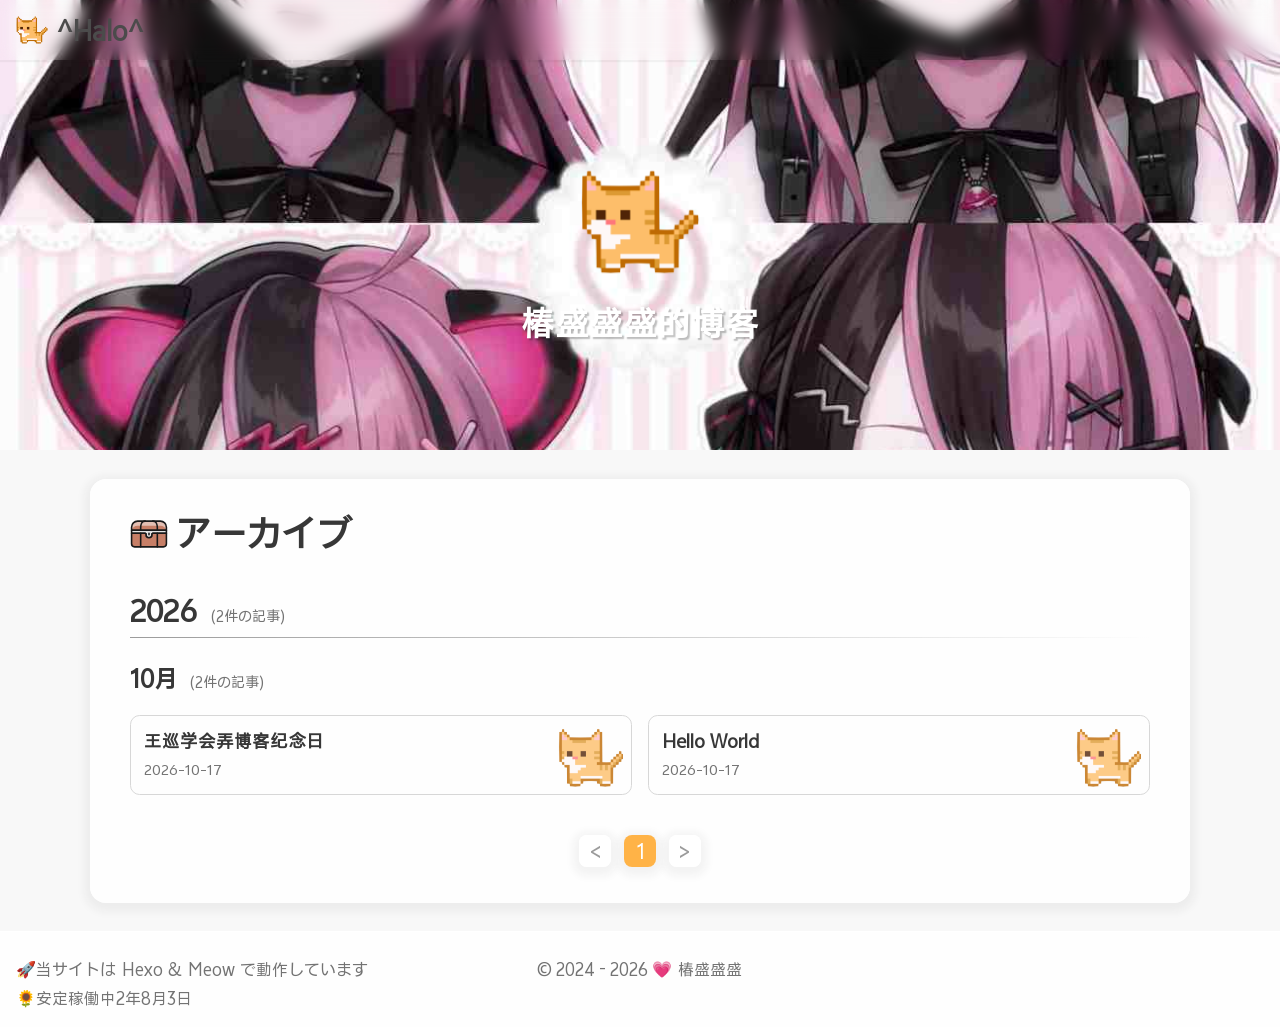
==== commit 4a9c9648: "Site updated: 2026-10-18 15:08:53" ====
--- a/archives/index.html
+++ b/archives/index.html
@@ -12,7 +12,7 @@
 <link rel="stylesheet" href="/css/style.css">
 
 <link rel="stylesheet" href="/css/third-party/dist/APlayer.min.css">
-<link rel="prefetch" href="/"/><link rel="prefetch" href="/archives"/><link rel="prefetch" href="/tags"/><meta name="generator" content="Hexo 8.1.2"></head><body bg-style="none"><header><div id="navbar"><div id="nav-info"><a id="site-icon" href="/" title="ホーム"><img src="/assets/images/Hexo-Theme-MEOW.png" alt="Logo"/></a><a id="site-name" href="/" title="ホーム"><div>^Halo^</div><img src="/assets/images/svg/uc/uc-home.svg" class="icon noview" alt="Icon"></a></div><div id="nav-menu"></div><div id="nav-function"><div id="menu-btn"><a href="javascript:void(0);" title="メニューを開く"><img src="/assets/images/svg/uc/uc-menu.svg" class="icon noview" alt="Icon"></a></div></div></div></header><div id="menu-aside"><div id="menu-aside-container"><div id="menu-aside-info"><a href="/" title="ホーム"><img src="/assets/images/Hexo-Theme-MEOW.png" alt="Logo"/></a><a href="/" title="ホーム">^Halo^</a></div><hr/></div></div><main><div class="banner"><div class="banner-info"><div class="banner-avatar"><img src="/assets/images/Hexo-Theme-MEOW.png" alt="Avatar"/></div><div class="banner-title">^Halo^</div></div></div><div class="page-container"><div class="page-content"><div class="page-title"><div class="page-title-content"><img src="/assets/images/svg/uc/uc-archive.svg" class="icon noview" alt="Icon"><h1>アーカイブ</h1></div></div><div class="page-main"><div class="archive-container"><div class="archive-year"><div class="archive-year-title"><a href="/archives/2026">2026</a><span>(2件の記事)</span></div><div class="archive-month"><div class="archive-month-title"><a href="/archives/2026/10">10月</a><span>(2件の記事)</span></div><div class="archive-posts-list"><div class="archive-post" archive-style="normal"><div class="archive-post-cover"></div><a href="/2026/10/17/%E6%88%91%E7%9A%84%E7%AC%AC%E4%B8%80%E7%AF%87%E5%8D%9A%E5%AE%A2/"><div class="archive-post-title"><span>王巡学会弄博客纪念日</span></div><div class="archive-post-date">2026-10-17</div></a></div><div class="archive-post" archive-style="normal"><div class="archive-post-cover"></div><a href="/2026/10/17/hello-world/"><div class="archive-post-title"><span>Hello World</span></div><div class="archive-post-date">2026-10-17</div></a></div></div></div></div></div><div class="page-paginator"><div class="paginator"><span class="extend prev" rel="prev"><</span><span class="page-number current">1</span><span class="extend next" rel="next">></span></div></div><div class="page-body markdown"></div></div></div></div><div id="toolbar" hide=""><div id="toolbar-setting-container" hide=""><div class="toolbar-item"><button id="tool-color-mode" title="ダークモード" type="button"><img src="/assets/images/svg/ta/ta-moon.svg" class="icon noview" alt="Icon"></button></div><div class="toolbar-item"><button class="copy-text" id="tool-share" title="共有" type="button" data-text="http://example.com/archives/index.html"><img src="/assets/images/svg/ta/ta-share.svg" class="icon noview" alt="Icon"></button></div></div><div class="toolbar-container"><div class="toolbar-item"><button id="tool-setting" title="設定" type="button"><img src="/assets/images/svg/ta/ta-setting.svg" class="icon noview" alt="Icon"></button></div><div class="toolbar-item"><button id="tool-gototop" title="トップに戻る" type="button"><img src="/assets/images/svg/ta/ta-up.svg" class="icon noview" alt="Icon"></button></div></div></div><div id="music-player"></div></main><footer><div class="footer"><div id="footer-copyright">© 2024 - 2026 <span>💗</span> <a href="/null">椿盛盛盛</a></div><div id="footer-info"><div id="footer-framework">🚀当サイトは <a href="https://hexo.io" target="_blank">Hexo</a> & <a href="https://github.com/chanwj/hexo-theme-meow" title="3.3.2" target="_blank">Meow</a> で動作しています</div><div id="footer-runtime"><span id="runtime" data-startdate="2024-04-02T22:16:20.000Z">🌻安定稼働中.年.月.日</span></div></div></div></footer><div class="scripts"><script>const GLOBALCONFIG = {
+<link rel="prefetch" href="/"/><link rel="prefetch" href="/archives"/><link rel="prefetch" href="/tags"/><meta name="generator" content="Hexo 8.1.2"></head><body bg-style="none"><header><div id="navbar"><div id="nav-info"><a id="site-icon" href="/" title="ホーム"><img src="/assets/images/Hexo-Theme-MEOW.png" alt="Logo"/></a><a id="site-name" href="/" title="ホーム"><div>^Halo^</div><img src="/assets/images/svg/uc/uc-home.svg" class="icon noview" alt="Icon"></a></div><div id="nav-menu"></div><div id="nav-function"><div id="menu-btn"><a href="javascript:void(0);" title="メニューを開く"><img src="/assets/images/svg/uc/uc-menu.svg" class="icon noview" alt="Icon"></a></div></div></div></header><div id="menu-aside"><div id="menu-aside-container"><div id="menu-aside-info"><a href="/" title="ホーム"><img src="/assets/images/Hexo-Theme-MEOW.png" alt="Logo"/></a><a href="/" title="ホーム">^Halo^</a></div><hr/></div></div><main><div class="banner"><div class="banner-info"><div class="banner-avatar"><img src="/assets/images/Hexo-Theme-MEOW.png" alt="Avatar"/></div><div class="banner-title">椿盛盛盛的博客</div></div></div><div class="page-container"><div class="page-content"><div class="page-title"><div class="page-title-content"><img src="/assets/images/svg/uc/uc-archive.svg" class="icon noview" alt="Icon"><h1>アーカイブ</h1></div></div><div class="page-main"><div class="archive-container"><div class="archive-year"><div class="archive-year-title"><a href="/archives/2026">2026</a><span>(2件の記事)</span></div><div class="archive-month"><div class="archive-month-title"><a href="/archives/2026/10">10月</a><span>(2件の記事)</span></div><div class="archive-posts-list"><div class="archive-post" archive-style="normal"><div class="archive-post-cover"></div><a href="/2026/10/17/%E6%88%91%E7%9A%84%E7%AC%AC%E4%B8%80%E7%AF%87%E5%8D%9A%E5%AE%A2/"><div class="archive-post-title"><span>王巡学会弄博客纪念日</span></div><div class="archive-post-date">2026-10-17</div></a></div><div class="archive-post" archive-style="normal"><div class="archive-post-cover"></div><a href="/2026/10/17/hello-world/"><div class="archive-post-title"><span>Hello World</span></div><div class="archive-post-date">2026-10-17</div></a></div></div></div></div></div><div class="page-paginator"><div class="paginator"><span class="extend prev" rel="prev"><</span><span class="page-number current">1</span><span class="extend next" rel="next">></span></div></div><div class="page-body markdown"></div></div></div></div><div id="toolbar" hide=""><div id="toolbar-setting-container" hide=""><div class="toolbar-item"><button id="tool-color-mode" title="ダークモード" type="button"><img src="/assets/images/svg/ta/ta-moon.svg" class="icon noview" alt="Icon"></button></div><div class="toolbar-item"><button class="copy-text" id="tool-share" title="共有" type="button" data-text="http://example.com/archives/index.html"><img src="/assets/images/svg/ta/ta-share.svg" class="icon noview" alt="Icon"></button></div></div><div class="toolbar-container"><div class="toolbar-item"><button id="tool-setting" title="設定" type="button"><img src="/assets/images/svg/ta/ta-setting.svg" class="icon noview" alt="Icon"></button></div><div class="toolbar-item"><button id="tool-gototop" title="トップに戻る" type="button"><img src="/assets/images/svg/ta/ta-up.svg" class="icon noview" alt="Icon"></button></div></div></div><div id="music-player"></div></main><footer><div class="footer"><div id="footer-copyright">© 2024 - 2026 <span>💗</span> <a href="/null">椿盛盛盛</a></div><div id="footer-info"><div id="footer-framework">🚀当サイトは <a href="https://hexo.io" target="_blank">Hexo</a> & <a href="https://github.com/chanwj/hexo-theme-meow" title="3.3.2" target="_blank">Meow</a> で動作しています</div><div id="footer-runtime"><span id="runtime" data-startdate="2024-04-02T22:16:20.000Z">🌻安定稼働中.年.月.日</span></div></div></div></footer><div class="scripts"><script>const GLOBALCONFIG = {
   root: '/',
   toolbar: true,
   lazyload_src: '/assets/images/Meow-Loading.webp',
@@ -21,7 +21,7 @@
   codeblock: false,
   code_copy_text: false,
   share_text: '🐱Share From Meow',
-  onblur_title: 'Please Come Back～✧(´▽`ʃ♡ƪ)',
+  onblur_title: '还回来看看嘛～✧(´▽`ʃ♡ƪ)',
   mouse_click: false,
   notify:{
     enable: false,
--- a/css/style.css
+++ b/css/style.css
@@ -26,7 +26,7 @@
   --font-color-light-2: #9b9b9b;
   --font-color-light-3: #cdcdcd;
   --link-hover-font-color: #fff;
-  --banner-background: url("https://raw.githubusercontent.com/pyebxf/picture/main/background3(1).jpg");
+  --banner-background: url("/assets/images/background1(1).jpg");
   --banner-font-color: #fff;
   --nav-background-color: rgba(255,255,255,0.188);
   --card-border-color: #d7d7d7;
@@ -59,7 +59,7 @@
   --font-color-light-2: #808090;
   --font-color-light-3: #5b5b67;
   --link-hover-font-color: #2d2d2d;
-  --banner-background: url("https://raw.githubusercontent.com/pyebxf/picture/main/background3(1).jpg");
+  --banner-background: url("/assets/images/background1(1).jpg");
   --banner-font-color: #e0e0e0;
   --nav-background-color: transparent;
   --card-border-color: #3b3b3b;
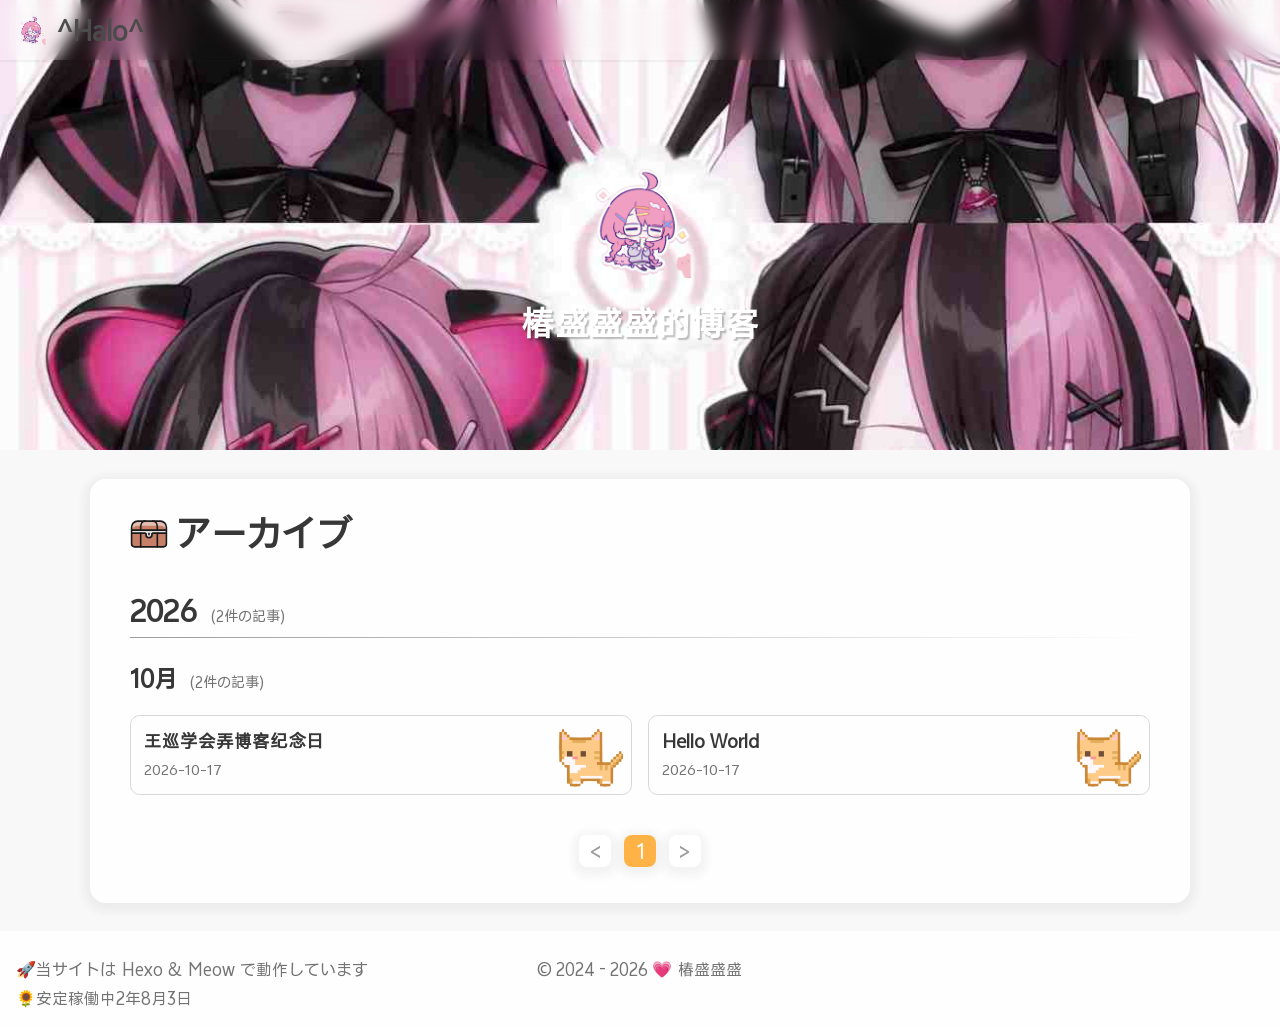
==== commit b7ea5b29: "Site updated: 2026-10-18 17:02:41" ====
--- a/archives/index.html
+++ b/archives/index.html
@@ -5,14 +5,14 @@
 <meta property="og:site_name" content="^Halo^">
 <meta property="og:description" content="Hexo Theme MEOW">
 <meta property="og:locale" content="ja_JP">
-<meta property="og:image" content="http://example.com/archives/assets/images/Hexo-Theme-MEOW.png">
+<meta property="og:image" content="http://example.com/archives/assets/images/yunolight.png">
 <meta property="article:author" content="椿盛盛盛">
 <meta name="twitter:card" content="summary_large_image">
-<meta name="twitter:image" content="http://example.com/archives/assets/images/Hexo-Theme-MEOW.png"><meta name="robots" content="index,follow"/><meta name="googlebot" content="index,follow"/><meta name="revisit-after" content="1 days"/><title>アーカイブ | ^Halo^</title><link rel="shortcut icon" href="/assets/images/Hexo-Theme-MEOW.ico"><link rel="preconnect" href="/assets"/><link rel="preconnect" href="assets"/>
+<meta name="twitter:image" content="http://example.com/archives/assets/images/yunolight.png"><meta name="robots" content="index,follow"/><meta name="googlebot" content="index,follow"/><meta name="revisit-after" content="1 days"/><title>アーカイブ | ^Halo^</title><link rel="shortcut icon" href="/assets/images/star.png"><link rel="preconnect" href="/assets"/><link rel="preconnect" href="assets"/>
 <link rel="stylesheet" href="/css/style.css">
 
 <link rel="stylesheet" href="/css/third-party/dist/APlayer.min.css">
-<link rel="prefetch" href="/"/><link rel="prefetch" href="/archives"/><link rel="prefetch" href="/tags"/><meta name="generator" content="Hexo 8.1.2"></head><body bg-style="none"><header><div id="navbar"><div id="nav-info"><a id="site-icon" href="/" title="ホーム"><img src="/assets/images/Hexo-Theme-MEOW.png" alt="Logo"/></a><a id="site-name" href="/" title="ホーム"><div>^Halo^</div><img src="/assets/images/svg/uc/uc-home.svg" class="icon noview" alt="Icon"></a></div><div id="nav-menu"></div><div id="nav-function"><div id="menu-btn"><a href="javascript:void(0);" title="メニューを開く"><img src="/assets/images/svg/uc/uc-menu.svg" class="icon noview" alt="Icon"></a></div></div></div></header><div id="menu-aside"><div id="menu-aside-container"><div id="menu-aside-info"><a href="/" title="ホーム"><img src="/assets/images/Hexo-Theme-MEOW.png" alt="Logo"/></a><a href="/" title="ホーム">^Halo^</a></div><hr/></div></div><main><div class="banner"><div class="banner-info"><div class="banner-avatar"><img src="/assets/images/Hexo-Theme-MEOW.png" alt="Avatar"/></div><div class="banner-title">椿盛盛盛的博客</div></div></div><div class="page-container"><div class="page-content"><div class="page-title"><div class="page-title-content"><img src="/assets/images/svg/uc/uc-archive.svg" class="icon noview" alt="Icon"><h1>アーカイブ</h1></div></div><div class="page-main"><div class="archive-container"><div class="archive-year"><div class="archive-year-title"><a href="/archives/2026">2026</a><span>(2件の記事)</span></div><div class="archive-month"><div class="archive-month-title"><a href="/archives/2026/10">10月</a><span>(2件の記事)</span></div><div class="archive-posts-list"><div class="archive-post" archive-style="normal"><div class="archive-post-cover"></div><a href="/2026/10/17/%E6%88%91%E7%9A%84%E7%AC%AC%E4%B8%80%E7%AF%87%E5%8D%9A%E5%AE%A2/"><div class="archive-post-title"><span>王巡学会弄博客纪念日</span></div><div class="archive-post-date">2026-10-17</div></a></div><div class="archive-post" archive-style="normal"><div class="archive-post-cover"></div><a href="/2026/10/17/hello-world/"><div class="archive-post-title"><span>Hello World</span></div><div class="archive-post-date">2026-10-17</div></a></div></div></div></div></div><div class="page-paginator"><div class="paginator"><span class="extend prev" rel="prev"><</span><span class="page-number current">1</span><span class="extend next" rel="next">></span></div></div><div class="page-body markdown"></div></div></div></div><div id="toolbar" hide=""><div id="toolbar-setting-container" hide=""><div class="toolbar-item"><button id="tool-color-mode" title="ダークモード" type="button"><img src="/assets/images/svg/ta/ta-moon.svg" class="icon noview" alt="Icon"></button></div><div class="toolbar-item"><button class="copy-text" id="tool-share" title="共有" type="button" data-text="http://example.com/archives/index.html"><img src="/assets/images/svg/ta/ta-share.svg" class="icon noview" alt="Icon"></button></div></div><div class="toolbar-container"><div class="toolbar-item"><button id="tool-setting" title="設定" type="button"><img src="/assets/images/svg/ta/ta-setting.svg" class="icon noview" alt="Icon"></button></div><div class="toolbar-item"><button id="tool-gototop" title="トップに戻る" type="button"><img src="/assets/images/svg/ta/ta-up.svg" class="icon noview" alt="Icon"></button></div></div></div><div id="music-player"></div></main><footer><div class="footer"><div id="footer-copyright">© 2024 - 2026 <span>💗</span> <a href="/null">椿盛盛盛</a></div><div id="footer-info"><div id="footer-framework">🚀当サイトは <a href="https://hexo.io" target="_blank">Hexo</a> & <a href="https://github.com/chanwj/hexo-theme-meow" title="3.3.2" target="_blank">Meow</a> で動作しています</div><div id="footer-runtime"><span id="runtime" data-startdate="2024-04-02T22:16:20.000Z">🌻安定稼働中.年.月.日</span></div></div></div></footer><div class="scripts"><script>const GLOBALCONFIG = {
+<link rel="prefetch" href="/"/><link rel="prefetch" href="/archives"/><link rel="prefetch" href="/tags"/><meta name="generator" content="Hexo 8.1.2"></head><body bg-style="none"><header><div id="navbar"><div id="nav-info"><a id="site-icon" href="/" title="ホーム"><img src="/assets/images/yunolight.png" alt="Logo"/></a><a id="site-name" href="/" title="ホーム"><div>^Halo^</div><img src="/assets/images/svg/uc/uc-home.svg" class="icon noview" alt="Icon"></a></div><div id="nav-menu"></div><div id="nav-function"><div id="menu-btn"><a href="javascript:void(0);" title="メニューを開く"><img src="/assets/images/svg/uc/uc-menu.svg" class="icon noview" alt="Icon"></a></div></div></div></header><div id="menu-aside"><div id="menu-aside-container"><div id="menu-aside-info"><a href="/" title="ホーム"><img src="/assets/images/yunolight.png" alt="Logo"/></a><a href="/" title="ホーム">^Halo^</a></div><hr/></div></div><main><div class="banner"><div class="banner-info"><div class="banner-avatar"><img src="/assets/images/yunolight.png" alt="Avatar"/></div><div class="banner-title">椿盛盛盛的博客</div></div></div><div class="page-container"><div class="page-content"><div class="page-title"><div class="page-title-content"><img src="/assets/images/svg/uc/uc-archive.svg" class="icon noview" alt="Icon"><h1>アーカイブ</h1></div></div><div class="page-main"><div class="archive-container"><div class="archive-year"><div class="archive-year-title"><a href="/archives/2026">2026</a><span>(2件の記事)</span></div><div class="archive-month"><div class="archive-month-title"><a href="/archives/2026/10">10月</a><span>(2件の記事)</span></div><div class="archive-posts-list"><div class="archive-post" archive-style="normal"><div class="archive-post-cover"></div><a href="/2026/10/17/%E6%88%91%E7%9A%84%E7%AC%AC%E4%B8%80%E7%AF%87%E5%8D%9A%E5%AE%A2/"><div class="archive-post-title"><span>王巡学会弄博客纪念日</span></div><div class="archive-post-date">2026-10-17</div></a></div><div class="archive-post" archive-style="normal"><div class="archive-post-cover"></div><a href="/2026/10/17/hello-world/"><div class="archive-post-title"><span>Hello World</span></div><div class="archive-post-date">2026-10-17</div></a></div></div></div></div></div><div class="page-paginator"><div class="paginator"><span class="extend prev" rel="prev"><</span><span class="page-number current">1</span><span class="extend next" rel="next">></span></div></div><div class="page-body markdown"></div></div></div></div><div id="toolbar" hide=""><div id="toolbar-setting-container" hide=""><div class="toolbar-item"><button id="tool-color-mode" title="ダークモード" type="button"><img src="/assets/images/svg/ta/ta-moon.svg" class="icon noview" alt="Icon"></button></div><div class="toolbar-item"><button class="copy-text" id="tool-share" title="共有" type="button" data-text="http://example.com/archives/index.html"><img src="/assets/images/svg/ta/ta-share.svg" class="icon noview" alt="Icon"></button></div></div><div class="toolbar-container"><div class="toolbar-item"><button id="tool-setting" title="設定" type="button"><img src="/assets/images/svg/ta/ta-setting.svg" class="icon noview" alt="Icon"></button></div><div class="toolbar-item"><button id="tool-gototop" title="トップに戻る" type="button"><img src="/assets/images/svg/ta/ta-up.svg" class="icon noview" alt="Icon"></button></div></div></div><div id="music-player"></div></main><footer><div class="footer"><div id="footer-copyright">© 2024 - 2026 <span>💗</span> <a href="/null">椿盛盛盛</a></div><div id="footer-info"><div id="footer-framework">🚀当サイトは <a href="https://hexo.io" target="_blank">Hexo</a> & <a href="https://github.com/chanwj/hexo-theme-meow" title="3.3.2" target="_blank">Meow</a> で動作しています</div><div id="footer-runtime"><span id="runtime" data-startdate="2024-04-02T22:16:20.000Z">🌻安定稼働中.年.月.日</span></div></div></div></footer><div class="scripts"><script>const GLOBALCONFIG = {
   root: '/',
   toolbar: true,
   lazyload_src: '/assets/images/Meow-Loading.webp',
--- a/css/style.css
+++ b/css/style.css
@@ -1855,7 +1855,7 @@
 }
 .post-nav >a:after {
   content: "";
-  background-image: url("/assets/images/Hexo-Theme-MEOW.png");
+  background-image: url("/assets/images/yunolight.png");
   background-size: cover;
   position: absolute;
   top: 0;
